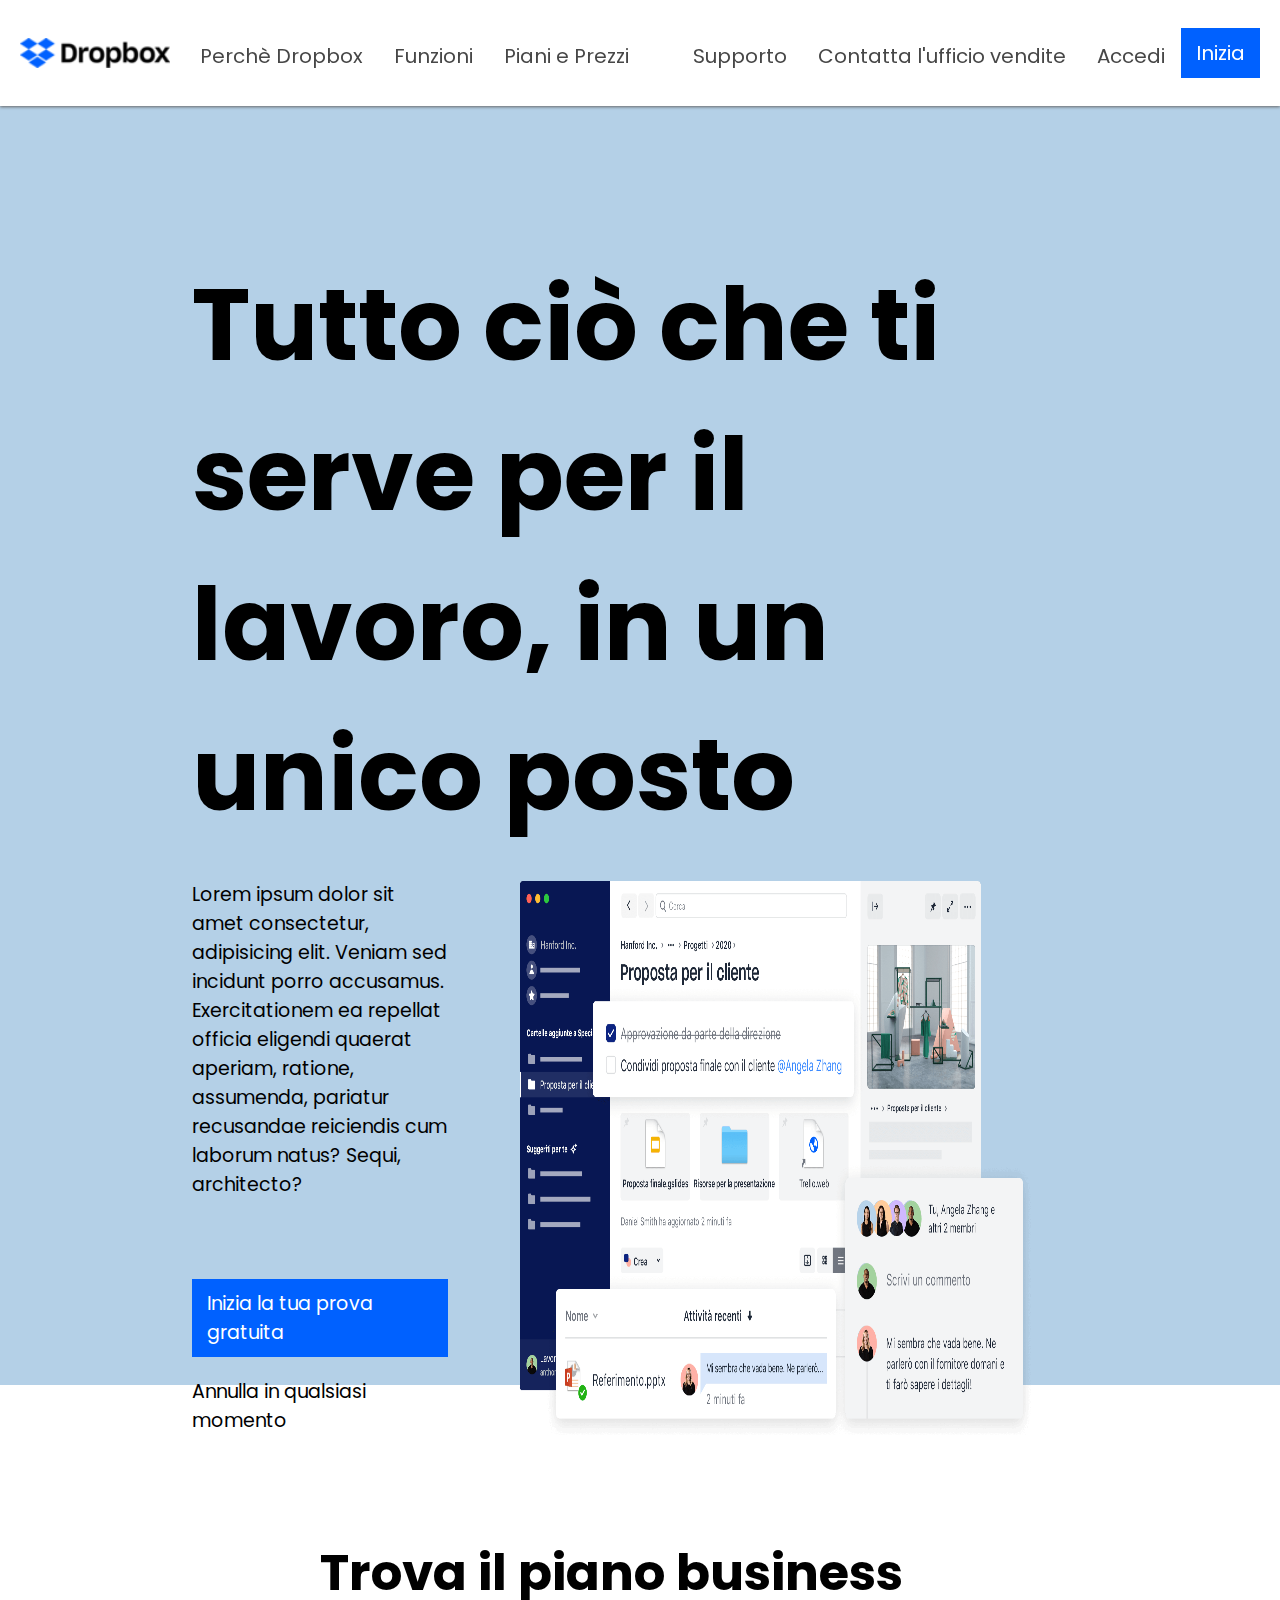
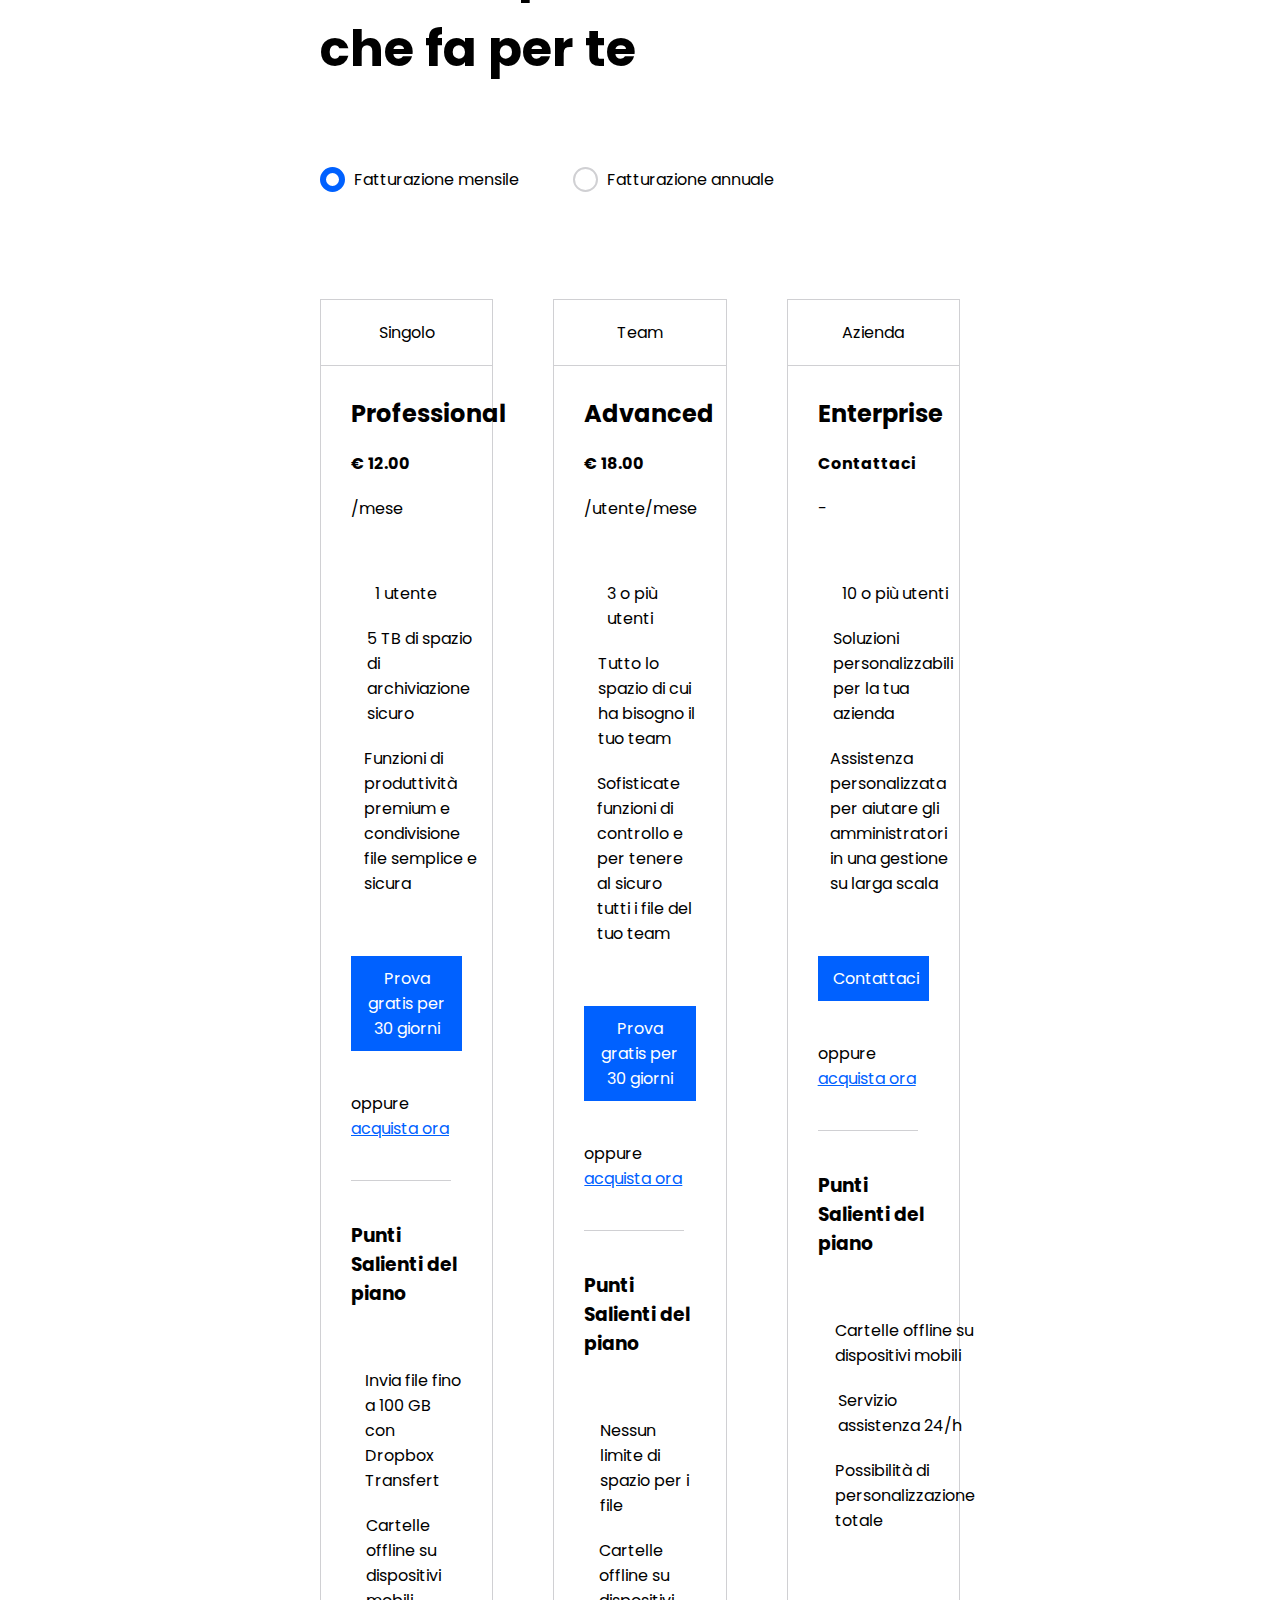
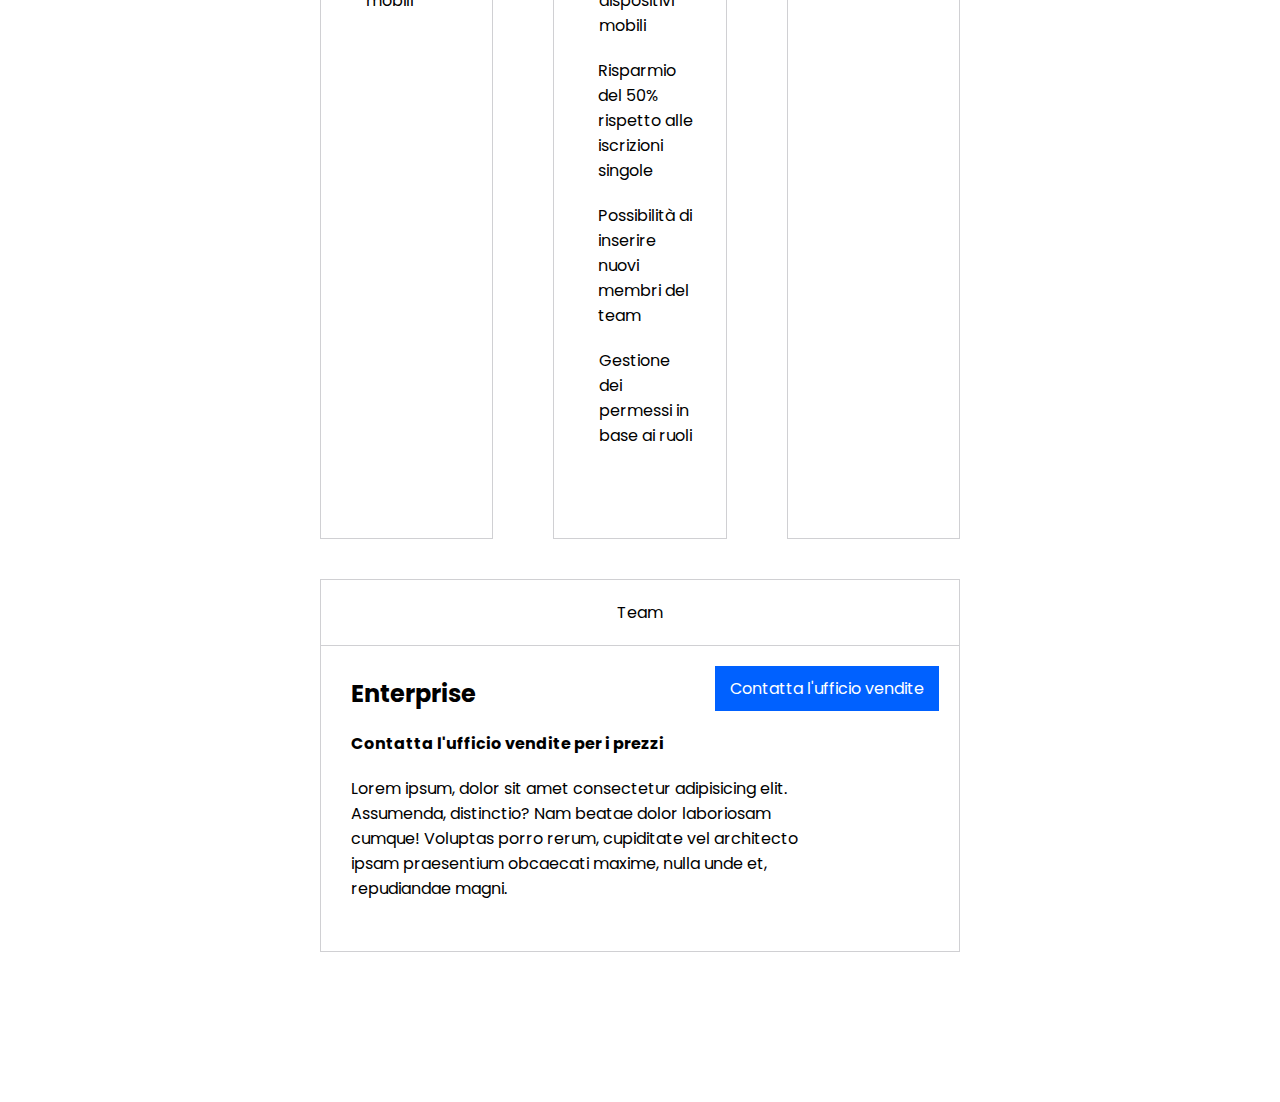
==== index.html @ 6f8b18fa "Sezione abbonamenti completata" ====
<!DOCTYPE html>
<html lang="en">
<head>
    <meta charset="UTF-8">
    <meta http-equiv="X-UA-Compatible" content="IE=edge">
    <meta name="viewport" content="width=device-width, initial-scale=1.0">
    <title>Dropbox</title>
    <link rel="stylesheet" href="https://cdnjs.cloudflare.com/ajax/libs/font-awesome/6.1.1/css/all.min.css" integrity="sha512-KfkfwYDsLkIlwQp6LFnl8zNdLGxu9YAA1QvwINks4PhcElQSvqcyVLLD9aMhXd13uQjoXtEKNosOWaZqXgel0g==" crossorigin="anonymous" referrerpolicy="no-referrer" />
    <link rel="preconnect" href="https://fonts.googleapis.com">
    <link rel="preconnect" href="https://fonts.gstatic.com" crossorigin>
    <link href="https://fonts.googleapis.com/css2?family=Poppins&display=swap" rel="stylesheet">
    <link rel="stylesheet" href="css/style.css">
</head>
<body>
    <header>
        <section class="header-first">
            <div class="head-content">
                <div class="head-lx">
                    <div class="logo"><img src="img/logo-small.png" alt="logo"></div>
                    <nav class="menu">
                        <ul>
                            <li><a href="" target="_blank">Perchè Dropbox</a></li>
                            <li><a href="" target="_blank">Funzioni</a></li>
                            <li><a href="" target="_blank">Piani e Prezzi</a></li>
                        </ul>
                    </nav>
                </div>
                <div class="head-rx">
                    <nav class="menu">
                        <ul>
                            <li><a href="" target="_blank">Supporto</a></li>
                            <li><a href="" target="_blank">Contatta l'ufficio vendite</a></li>
                            <li><a href="" target="_blank">Accedi</a></li>
                        </ul>
                    </nav>
                    <a class="button-head" href="https://www.youtube.com/watch?v=dQw4w9WgXcQ" target="_blank">Inizia</a>
                </div>  
            </div>
        </section>
    </header>
    <main>
        <section class="jumbotron">
            <div class="container">
                <h1>Tutto ciò che ti serve per il lavoro, in un unico posto</h1>
                <div class="jumbo-bot">
                    <div class="jumbo-text">
                        <p>Lorem ipsum dolor sit amet consectetur, adipisicing elit. Veniam sed incidunt porro accusamus. Exercitationem ea repellat officia eligendi quaerat aperiam, ratione, assumenda, pariatur recusandae reiciendis cum laborum natus? Sequi, architecto?</p>
                        <a class="button-head" href="#"">Inizia la tua prova gratuita</a>
                        <br><span>Annulla in qualsiasi momento</span>
                        <br><i class="fa-solid fa-arrow-down fa-4x"></i>
                    </div>
                    <img src="img/jumbo.png" alt="jumbotron">
                </div>
            </div>
        </section>
        <section class="business-plan">
            <div class="business-plan-top">
                <h2>Trova il piano business che fa per te</h2>
                <div class="check-active"></div>
                <span>Fatturazione mensile</span>
                <div class="check"></div>
                <span>Fatturazione annuale</span>
            </div>
            <div class="container-main">
                <div class="card">
                    <div class="card-top">
                        <i class="fa-solid fa-user"></i>
                        <span>Singolo</span>
                    </div>
                    <div class="card-main">
                        <h2>Professional</h2>
                        <br><strong>€ 12.00</strong>
                        <br><span>/mese</span>
                        <ul>
                            <li><i class="fa-solid fa-user"></i><div>1 utente</div></li>
                            <li><i class="fa-solid fa-folder"></i><div>5 TB di spazio di archiviazione sicuro</div></li>
                            <li><i class="fa-solid fa-share-nodes"></i><div>Funzioni di produttività premium e condivisione file semplice e sicura</div></li>
                        </ul>
                        <div class="button-head fix-block">Prova gratis per 30 giorni</div>
                        <div><span>oppure</span> <a href="" class="blue-fix">acquista ora</a></div>
                        <div class="spacer fix-block"></div>
                        <h3>Punti Salienti del piano</h3>
                        <ul>
                            <li><i class="fa-solid fa-check blue-fix"></i><div>Invia file fino a 100 GB con Dropbox Transfert</div></li>
                            <li><i class="fa-solid fa-check blue-fix"></i></i><div>Cartelle offline su dispositivi mobili</div></li>
                        </ul>
                    </div>    
                </div>
                <div class="card">
                    <div class="card-top">
                        <i class="fa-solid fa-users"></i>
                        <span>Team</span>
                    </div>
                    <div class="card-main">
                        <h2>Advanced</h2>
                        <br><strong>€ 18.00</strong>
                        <br><span>/utente/mese</span>
                        <ul>
                            <li><i class="fa-solid fa-users"></i><div>3 o più utenti</div></li>
                            <li><i class="fa-solid fa-folder"></i><div>Tutto lo spazio di cui ha bisogno il tuo team</div></li>
                            <li><i class="fa-solid fa-share-nodes"></i><div>Sofisticate funzioni di controllo e per tenere al sicuro tutti i file del tuo team</div></li>
                        </ul>
                        <div class="button-head fix-block">Prova gratis per 30 giorni</div>
                        <div><span>oppure</span> <a href="" class="blue-fix">acquista ora</a></div>
                        <div class="spacer fix-block"></div>
                        <h3>Punti Salienti del piano</h3>
                        <ul>
                            <li><i class="fa-solid fa-check blue-fix"></i><div>Nessun limite di spazio per i file</div></li>
                            <li><i class="fa-solid fa-check blue-fix"></i></i><div>Cartelle offline su dispositivi mobili</div></li>
                            <li><i class="fa-solid fa-check blue-fix"></i></i><div>Risparmio del 50% rispetto alle iscrizioni singole</div></li>
                            <li><i class="fa-solid fa-check blue-fix"></i></i><div>Possibilità di inserire nuovi membri del team</div></li>
                            <li><i class="fa-solid fa-check blue-fix"></i></i><div>Gestione dei permessi in base ai ruoli</div></li>
                        </ul>
                    </div>    
                </div>
                <div class="card">
                    <div class="card-top">
                        <i class="fa-solid fa-building"></i>
                        <span>Azienda</span>
                    </div>
                    <div class="card-main">
                        <h2>Enterprise</h2>
                        <br><strong>Contattaci</strong>
                        <br><span>-</span>
                        <ul>
                            <li><i class="fa-solid fa-user"></i><div>10 o più utenti</div></li>
                            <li><i class="fa-solid fa-folder"></i><div>Soluzioni personalizzabili per la tua azienda</div></li>
                            <li><i class="fa-solid fa-share-nodes"></i><div>Assistenza personalizzata per aiutare gli amministratori in una gestione su larga scala</div></li>
                        </ul>
                        <div class="button-head fix-block">Contattaci</div>
                        <div><span>oppure</span> <a href="" class="blue-fix">acquista ora</a></div>
                        <div class="spacer fix-block"></div>
                        <h3>Punti Salienti del piano</h3>
                        <ul>
                            <li><i class="fa-solid fa-check blue-fix"></i><div>Cartelle offline su dispositivi mobili</div></li>
                            <li><i class="fa-solid fa-check blue-fix"></i></i><div>Servizio assistenza 24/h</div></li>
                            <li><i class="fa-solid fa-check blue-fix"></i></i><div>Possibilità di personalizzazione totale</div></li>
                        </ul>
                    </div>    
                </div>
            </div>
            <div class="business-plan-bot">
                <div class="business-plan-bot-up">
                    <i class="fa-solid fa-building"></i>
                    <span>Team</span>    
                </div>
                <div class="business-plan-bot-main">
                    <div>
                        <h2>Enterprise</h2>
                        <strong>Contatta l'ufficio vendite per i prezzi</strong>
                        <p>Lorem ipsum, dolor sit amet consectetur adipisicing elit. Assumenda, distinctio? Nam beatae dolor laboriosam cumque! Voluptas porro rerum, cupiditate vel architecto ipsam praesentium obcaecati maxime, nulla unde et, repudiandae magni.</p>
                    </div>
                    <a class="button-head enterprise-button" href="">Contatta l'ufficio vendite</a>    
                </div>
            </div>
        </section>
    </main>
    <footer>

    </footer>
</body>
</html>
---- css/style.css ----
*{
    margin: 0;
    padding: 0;
    box-sizing: border-box;
    /* outline: 0.5px solid red; */
    font-family: 'Poppins', sans-serif;
}

header img{
    width: 100%;
}

/* header */

.header-first{
    background-color: white;
    position: fixed;
    width: 100%;
    z-index: 4;
    top: 0;
    box-shadow: 0 1px 3px #666666;  
    font-size: 20px;
}

.head-lx, .head-rx{
    display: flex;
    align-items: center;
}

.head-content{
    display: flex;
    justify-content: space-between;
}

.menu li{
    display: inline-block;
    list-style: none;
    line-height: 100px;
    padding: 0 10px;
}

.head-lx>.menu{
    margin-left: 20px;
}

.button-head{
    padding: 10px 15px;
    background-color: #0061ff;
    color: white;
    text-decoration: none;
}

.head-rx>a{
    margin-right: 20px;
}

header li:hover{
    border-bottom:1px solid black;
}

.menu li a{
    text-decoration: none;
    display: inline-block;
    padding: 6px 6px 0 0;
    color: rgb(71, 71, 71);
}

.logo{
    display: inline-block;
    padding-left: 20px;
}

.logo img{
    display: block;
    width: 150px;
}

header ul{
    display: inline-block;
}

/* main */

/* jumbo */

.jumbotron{
    padding-top: 200px;
    background-color: #b4d0e7;
}

.container{
    margin: 0 auto;
    width: 70%;
    transform: translateY(50px);
}

.container>h1{
    font-size: 100px;
}

.jumbo-text{
    flex-basis: 50;
    font-size: 19px;
    position: relative;
}

.jumbo-text>*{
    display: inline-block;
}

.jumbo-text a{
    margin-top: 80px;
}

.jumbo-text span{
    margin-top: 20px;
}

.jumbo-text i{
    position: absolute;
    bottom: 50px;
    left: 0;
}

.jumbo-bot{
    display: flex;
    margin-top: 30px;
}

.jumbo-bot img{
    width: 50vw;
    padding: 0 50px;
}

/* business */

.business-plan{
    width: 50%;
    margin: 150px auto;
}

.business-plan-top>div{
    display: inline-block;
}

.business-plan-top>h2{
    font-size: 50px;
    margin-bottom: 80px;
}

.business-plan-top>span{
    line-height: 25px;
    vertical-align: top;
    margin-right: 50px;
}

.check-active{
    background-color: white;
    width: 25px;
    height: 25px;
    border-radius: 50%;
    border: 6px solid #0061ff;
    margin-right: 5px;
}

.check{
    background-color: white;
    width: 25px;
    height: 25px;
    border-radius: 50%;
    border: 2px solid #d0d0d3;
    margin-right: 5px;
}

.container-main{
    display: flex;
    justify-content: space-between;
    margin-top: 100px;
}

.card{
    width: calc(100% / 3 - 40px);
    border: 1px solid #d0d0d3;
}

.card-main{
    padding: 30px;
}

.card ul{
    list-style: none;
    margin: 40px 0;
}

.card-main>*{
    margin-bottom: 20px;
    display: inline-block;
}

.card-top{
    width: 100%;
    text-align: center;
    padding: 20px 0;
    border-bottom: 1px solid #d0d0d3;
}

.card li{
    display: flex;
    margin-bottom: 20px;
}

.card li>i{
    margin-right: 10px;
    width: 14px;
    transform: translateY(7px);
}

.blue-fix{
    color: #0061ff;
}

.fix-block{
    display: block;
    text-align: center;
    margin-bottom: 40px;
}

.spacer{
    height: 20px;
    width: 100px;
    border-bottom: 1px solid #d0d0d3;
}

.business-plan-bot{
    border: 1px solid #d0d0d3;
    margin-top: 40px;
}

.business-plan-bot-up{
    width: 100%;
    text-align: center;
    padding: 20px 0;
    border-bottom: 1px solid #d0d0d3;
}

.business-plan-bot-main{
    padding: 30px;
    position: relative;
}

.enterprise-button{
    position: absolute;
    top: 20px;
    right: 20px;
}

.business-plan-bot-main div>*{
    margin-bottom: 20px;
    display: block;
}

.business-plan-bot-main div>p{
    width: 80%;
}
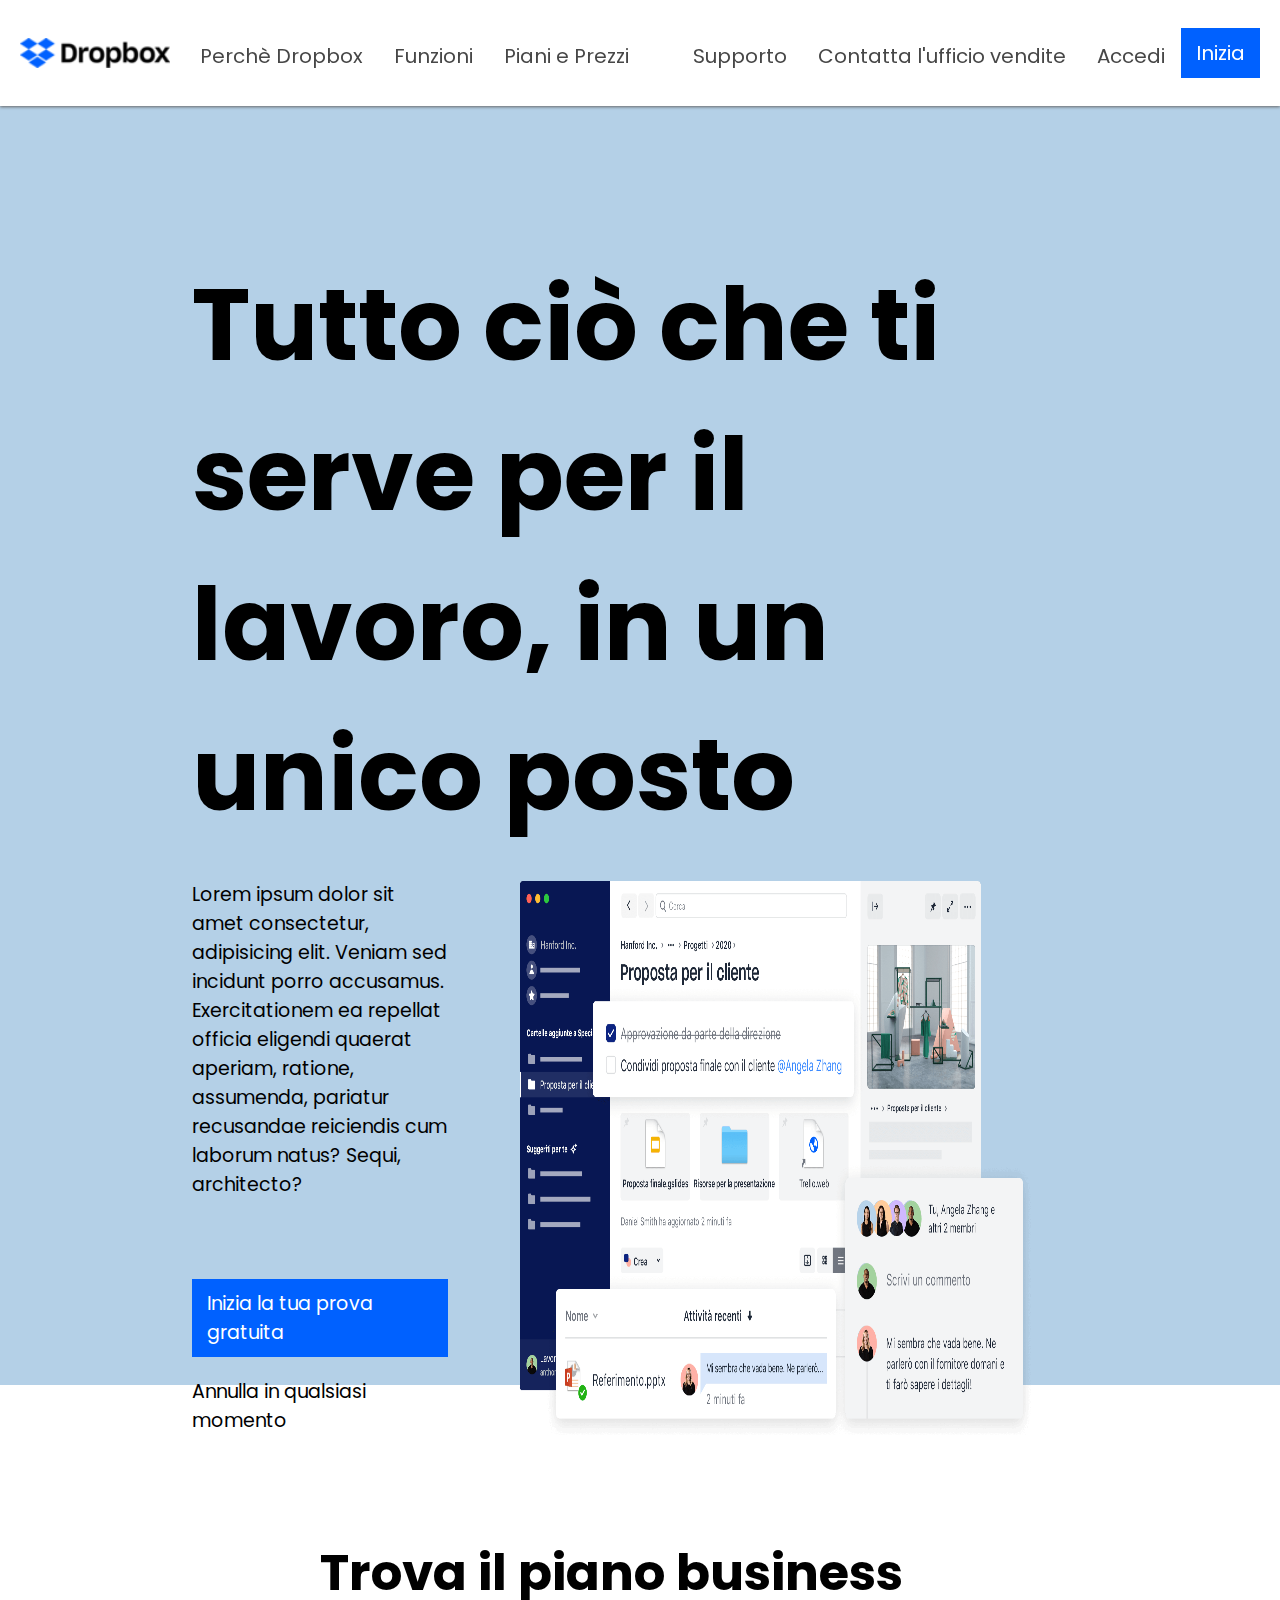
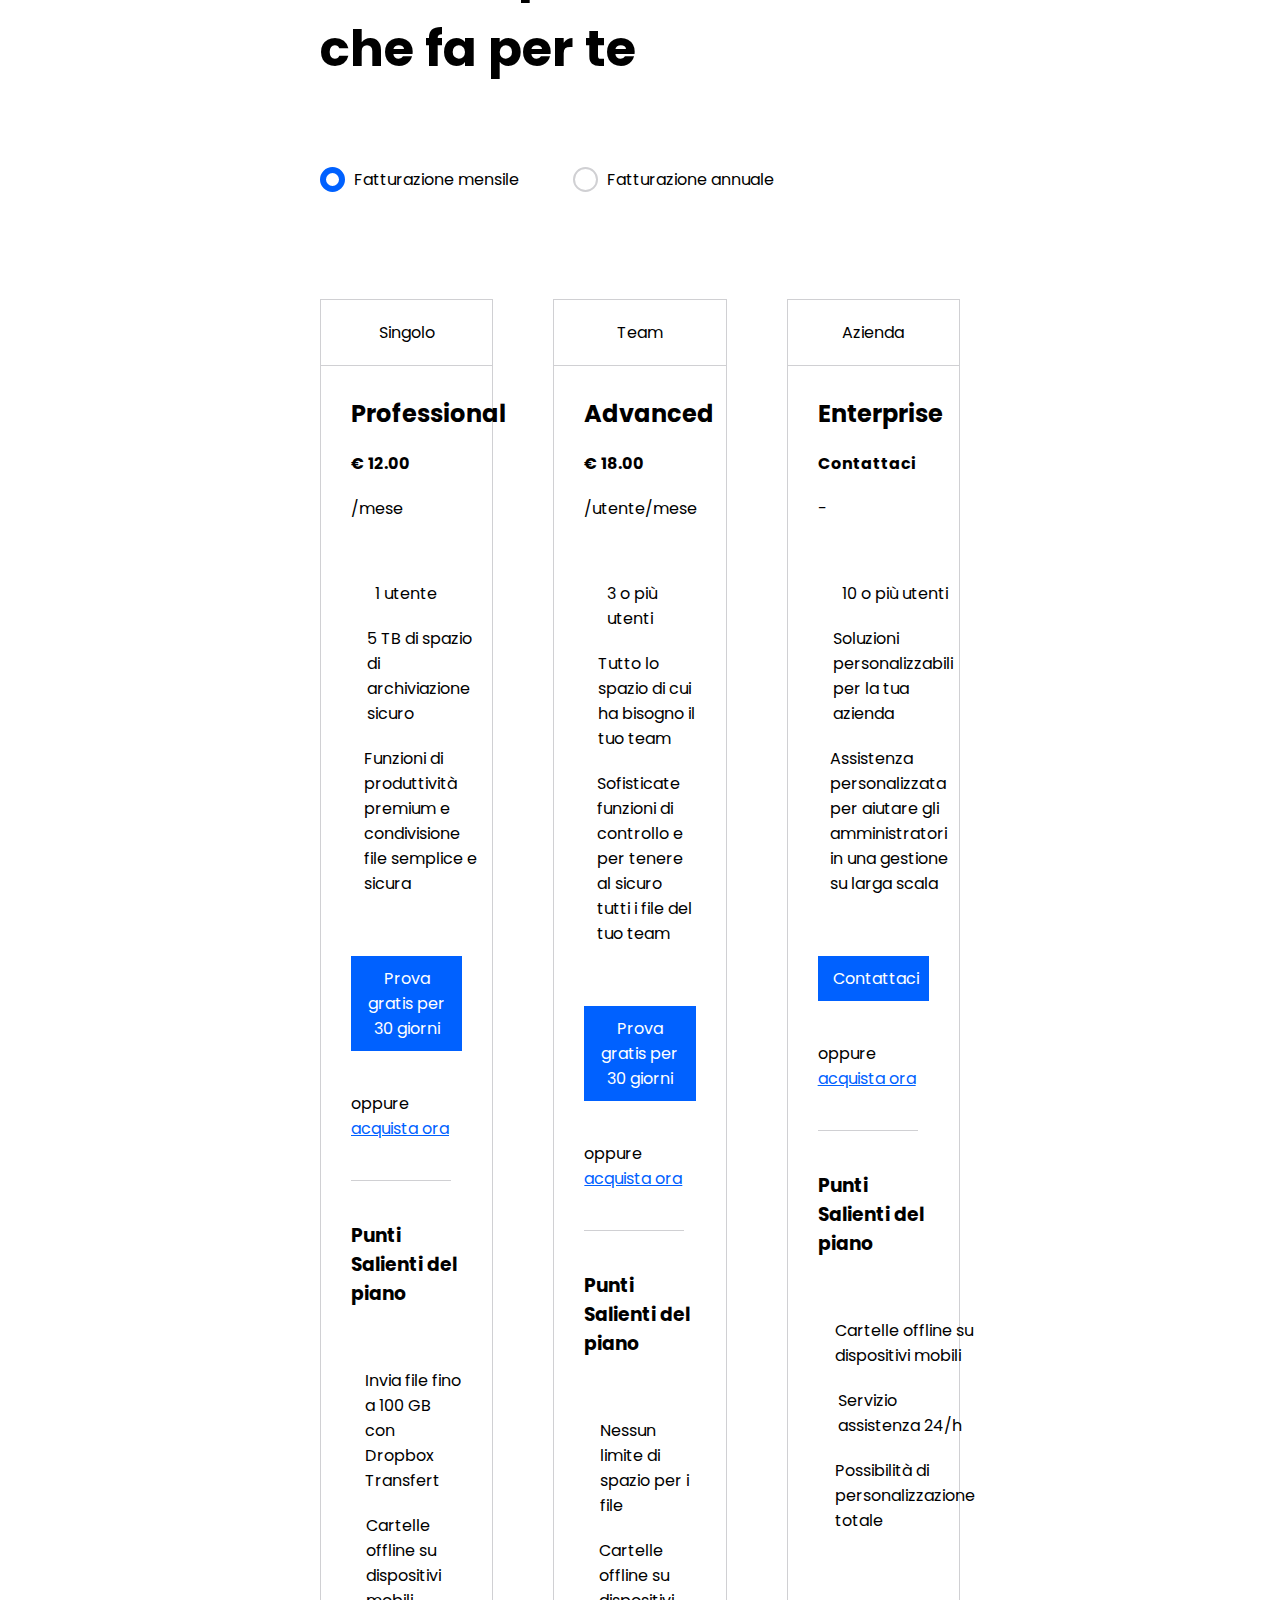
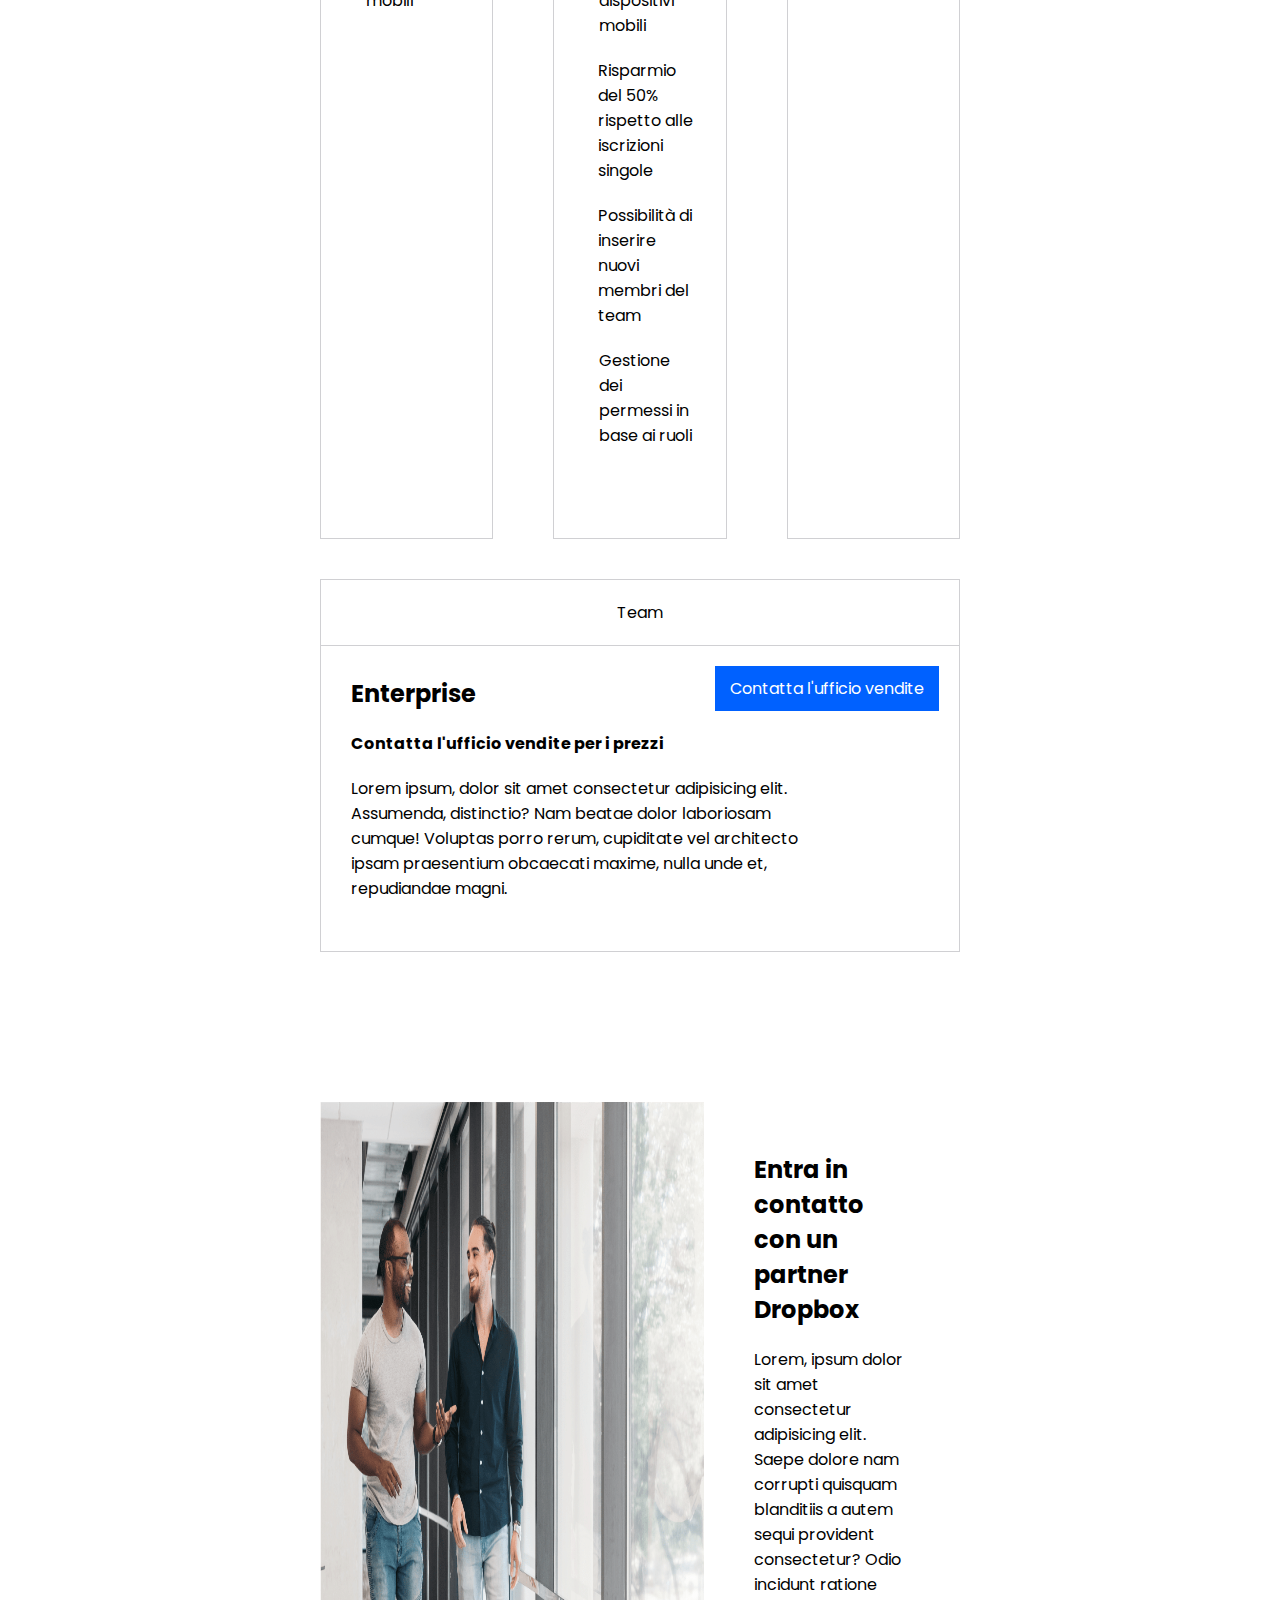
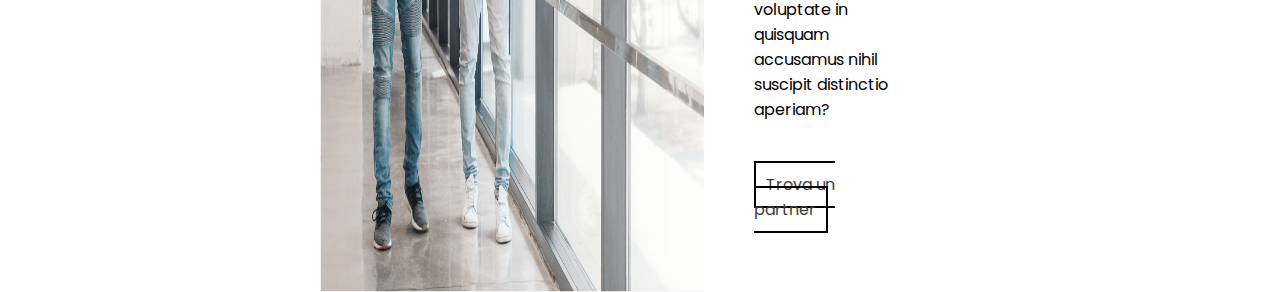
==== commit f2c59a57: "Sezione partner completa" ====
--- a/index.html
+++ b/index.html
@@ -7,8 +7,8 @@
     <title>Dropbox</title>
     <link rel="stylesheet" href="https://cdnjs.cloudflare.com/ajax/libs/font-awesome/6.1.1/css/all.min.css" integrity="sha512-KfkfwYDsLkIlwQp6LFnl8zNdLGxu9YAA1QvwINks4PhcElQSvqcyVLLD9aMhXd13uQjoXtEKNosOWaZqXgel0g==" crossorigin="anonymous" referrerpolicy="no-referrer" />
     <link rel="preconnect" href="https://fonts.googleapis.com">
-    <link rel="preconnect" href="https://fonts.gstatic.com" crossorigin>
-    <link href="https://fonts.googleapis.com/css2?family=Poppins&display=swap" rel="stylesheet">
+<link rel="preconnect" href="https://fonts.gstatic.com" crossorigin>
+<link href="https://fonts.googleapis.com/css2?family=Poppins:wght@400;700;900&display=swap" rel="stylesheet">
     <link rel="stylesheet" href="css/style.css">
 </head>
 <body>
@@ -154,6 +154,16 @@
                 </div>
             </div>
         </section>
+        <section>
+            <div class="container-partner">
+                <img src="img/partner.png" alt="partner">
+                <div>
+                    <h2>Entra in contatto con un partner Dropbox</h2>
+                    <p>Lorem, ipsum dolor sit amet consectetur adipisicing elit. Saepe dolore nam corrupti quisquam blanditiis a autem sequi provident consectetur? Odio incidunt ratione voluptate in quisquam accusamus nihil suscipit distinctio aperiam?</p>        
+                    <div class="margin-fix"><a class="button-type-2" href="">Trova un partner</a></div>
+                </div>
+            </div>
+        </section>
     </main>
     <footer>
 
--- a/css/style.css
+++ b/css/style.css
@@ -96,6 +96,7 @@
 
 .container>h1{
     font-size: 100px;
+    font-weight: 700;
 }
 
 .jumbo-text{
@@ -262,3 +263,48 @@
 .business-plan-bot-main div>p{
     width: 80%;
 }
+
+.container-partner{
+    display: flex;
+    width: 50%;
+    margin: 0 auto;
+}
+
+.container-partner>img{
+    width: 60%;
+}
+
+.container-partner>div{
+    padding: 50px;
+}
+
+.container-partner>div>*{
+    margin-bottom: 20px;
+}
+
+.button-type-2{
+    padding: 10px;
+    color: #3d3d3d;
+    border: 2px solid black;
+    text-decoration: none;
+}
+
+.margin-fix{
+    margin-top: 50px;
+}
+
+/* Test modifica scroll-bar  */
+
+body::-webkit-scrollbar {
+    width: 12px;               
+}
+  
+  body::-webkit-scrollbar-track {
+    background: rgba(255, 255, 255, 0);        
+}
+  
+  body::-webkit-scrollbar-thumb {
+    background-color: black;    
+    border-radius: 20px;       
+    border: 3px solid white;  
+}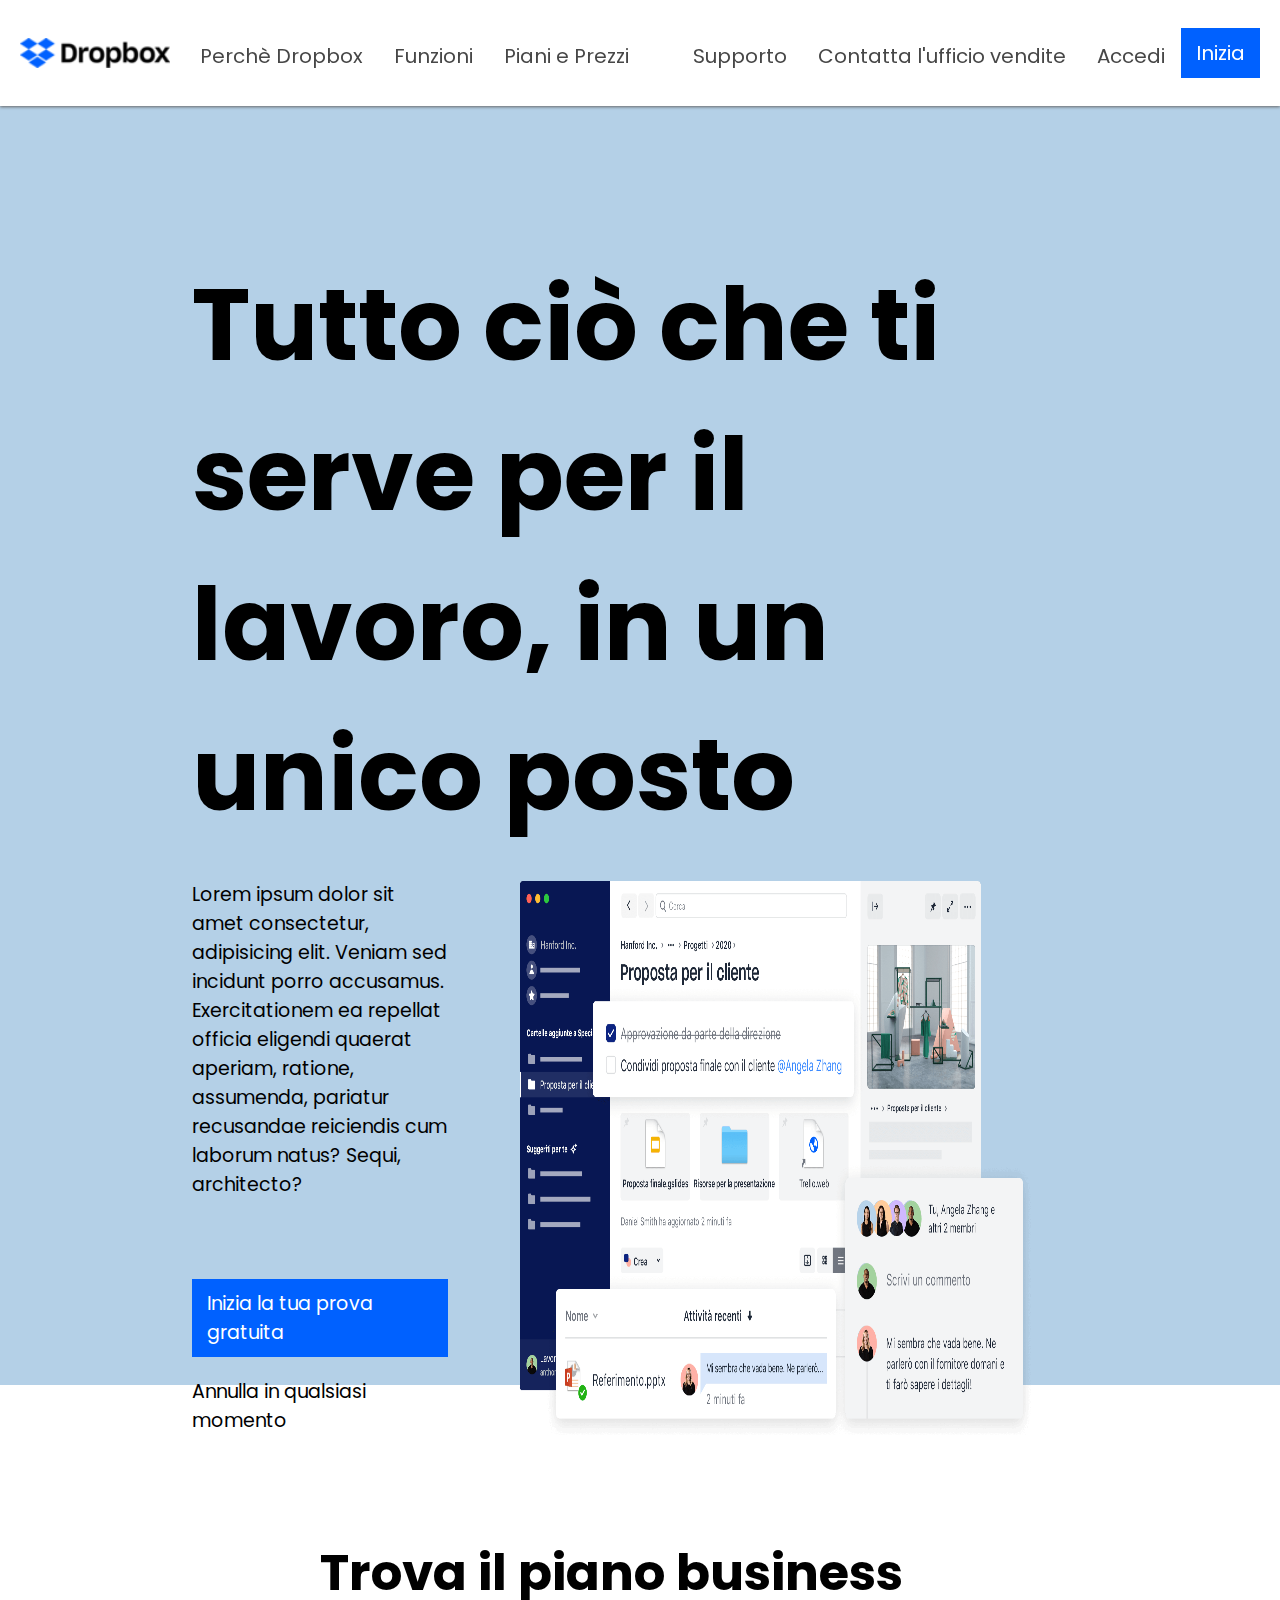
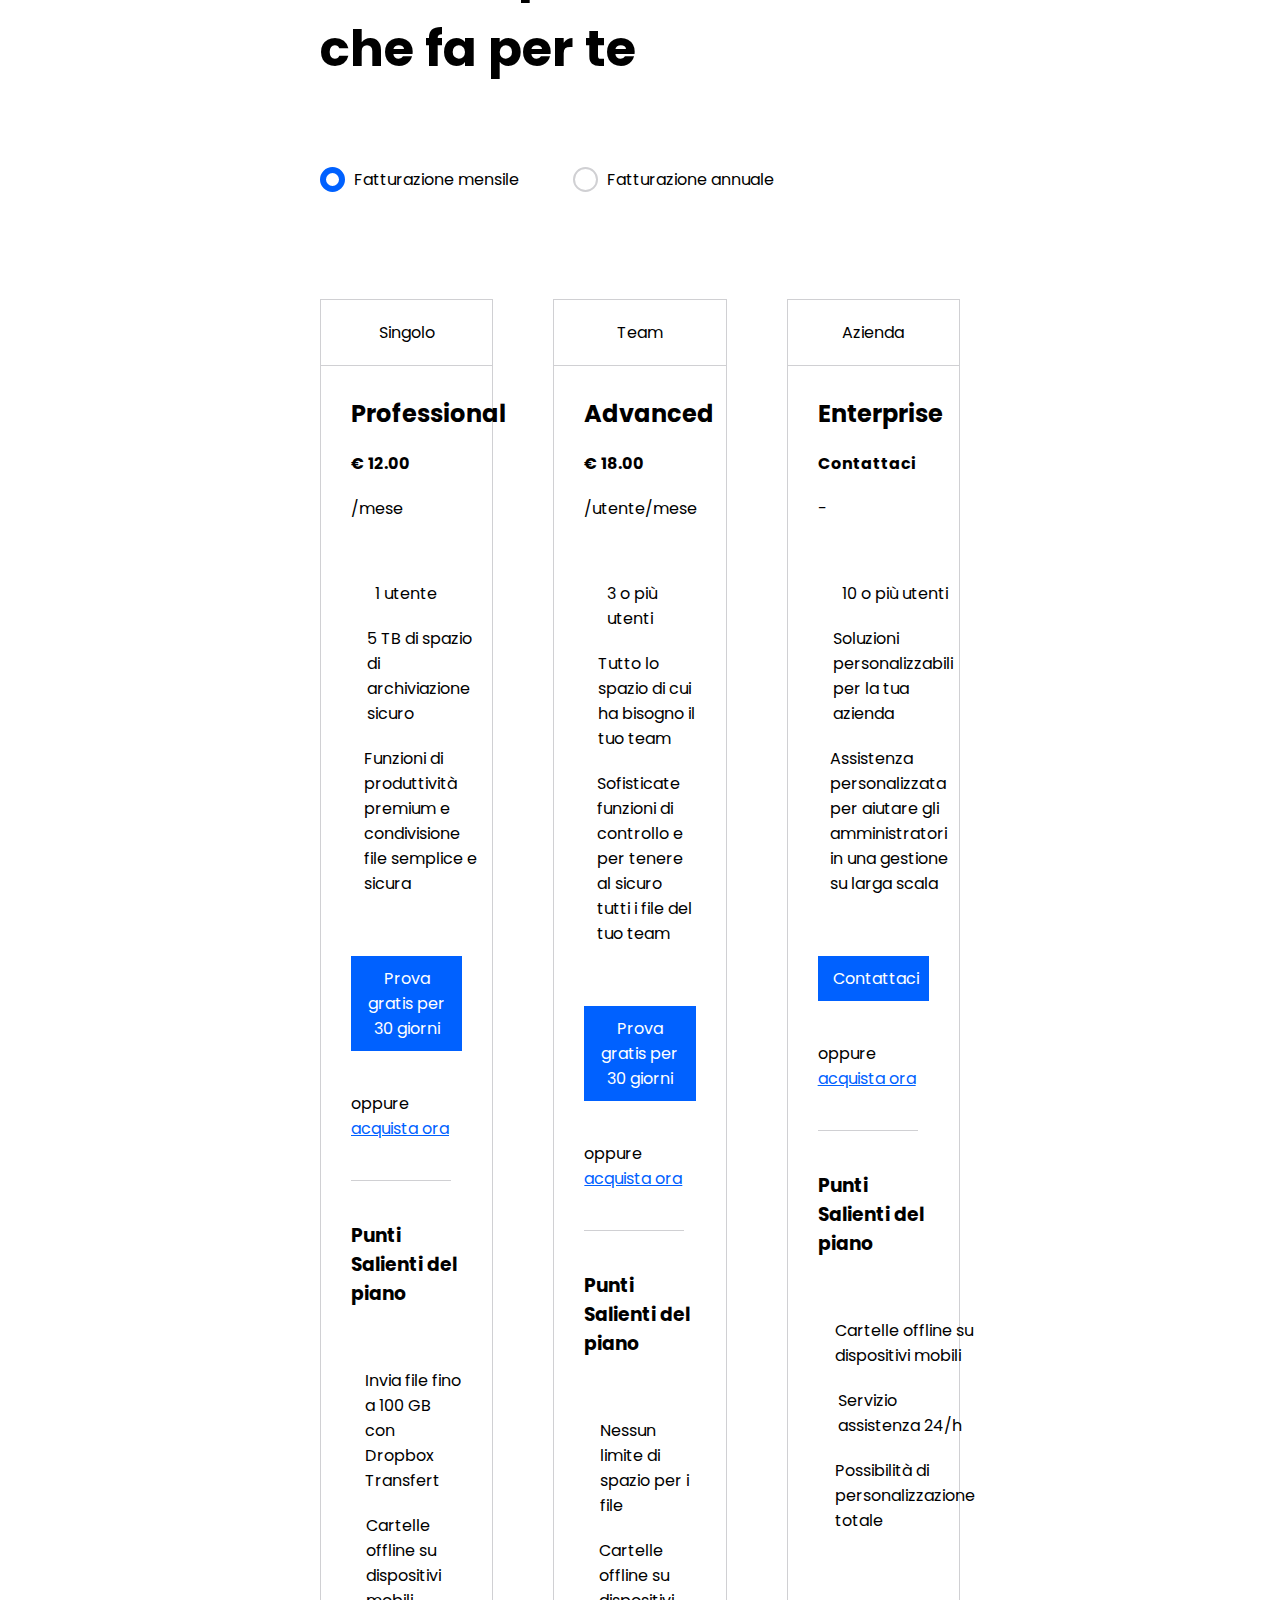
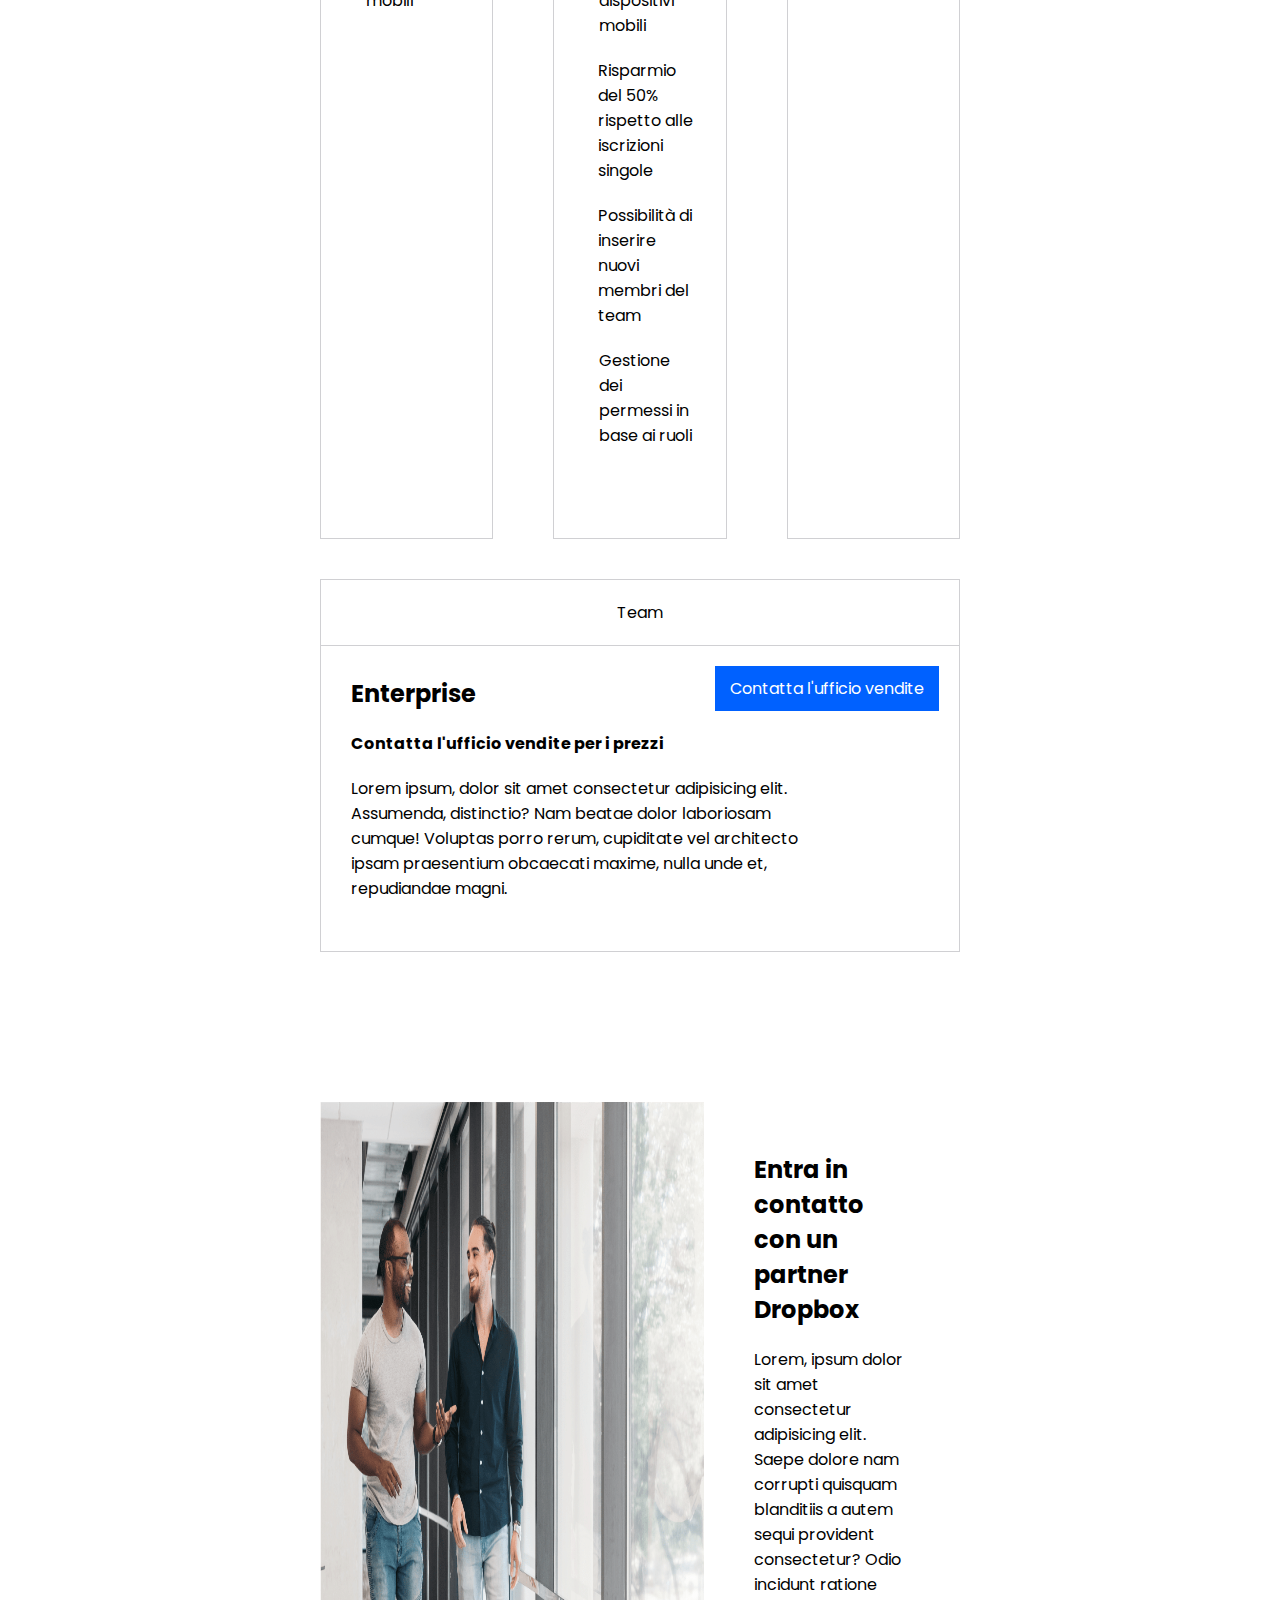
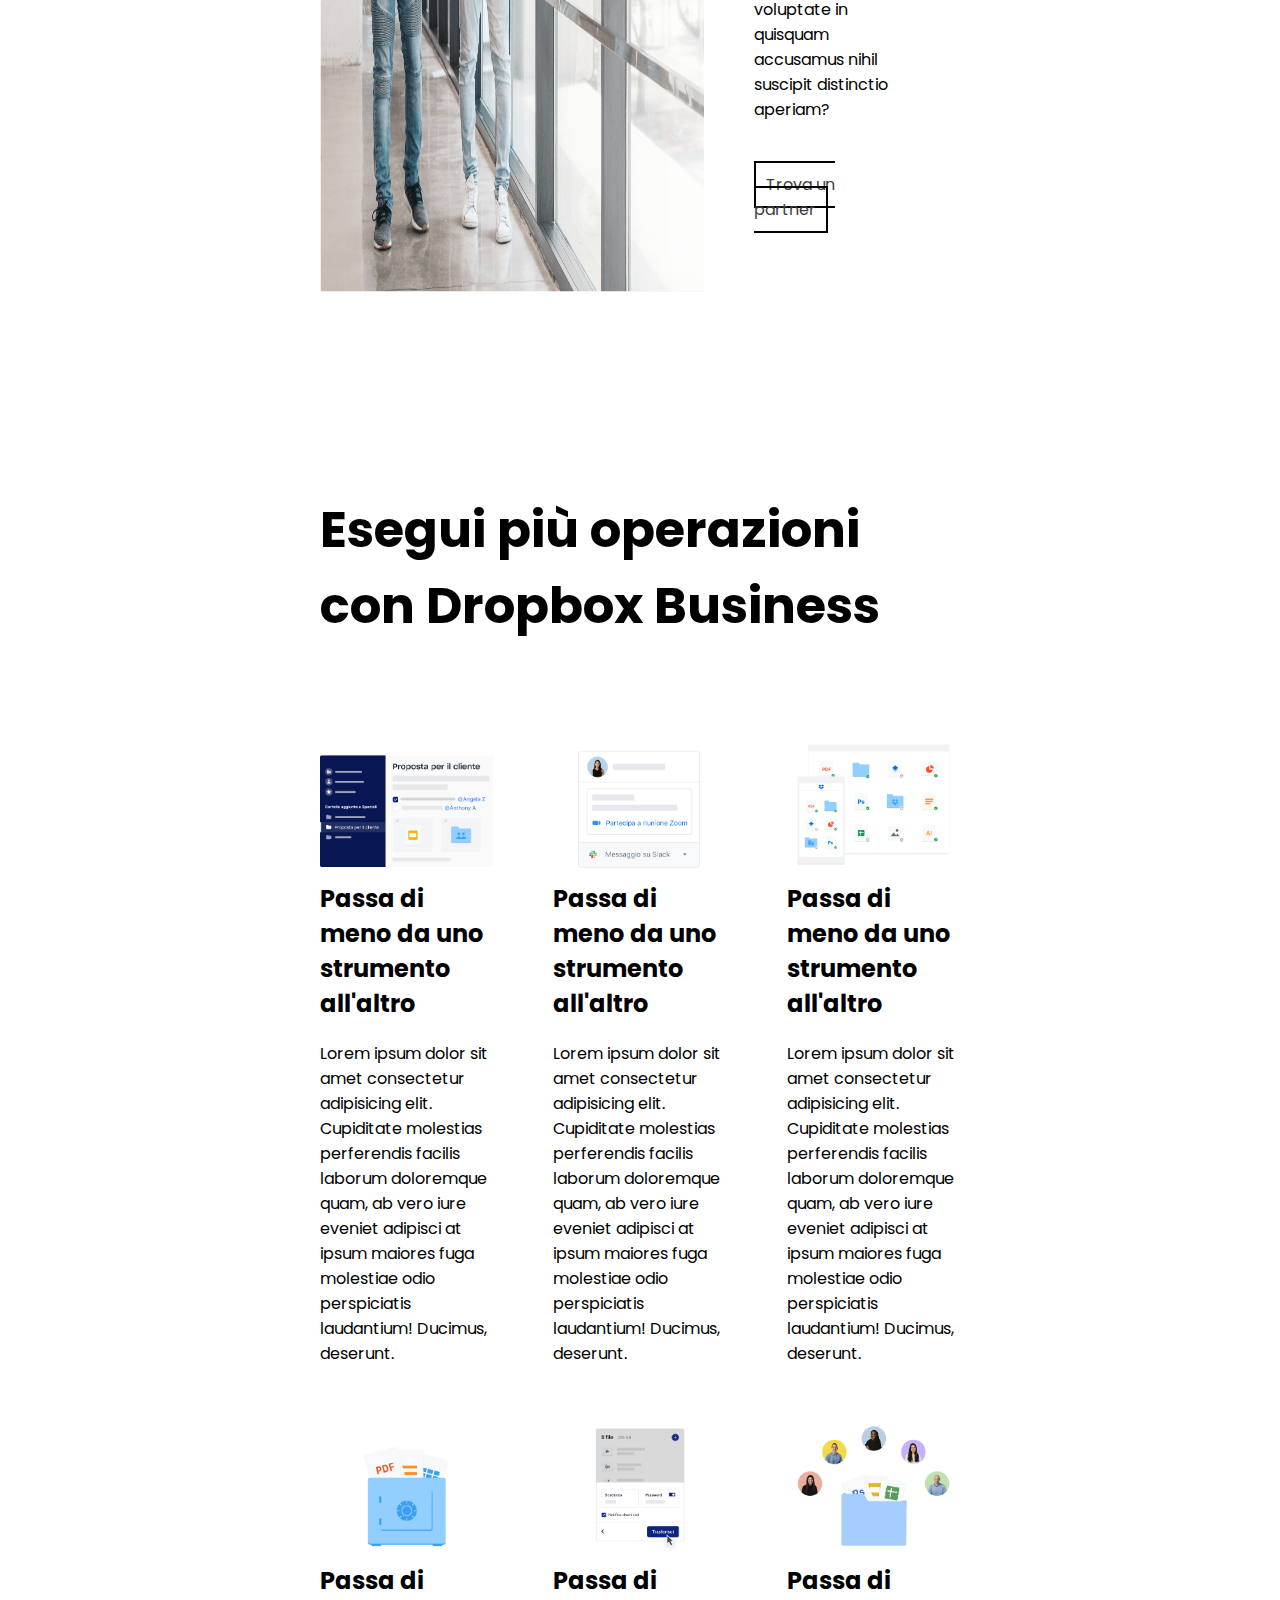
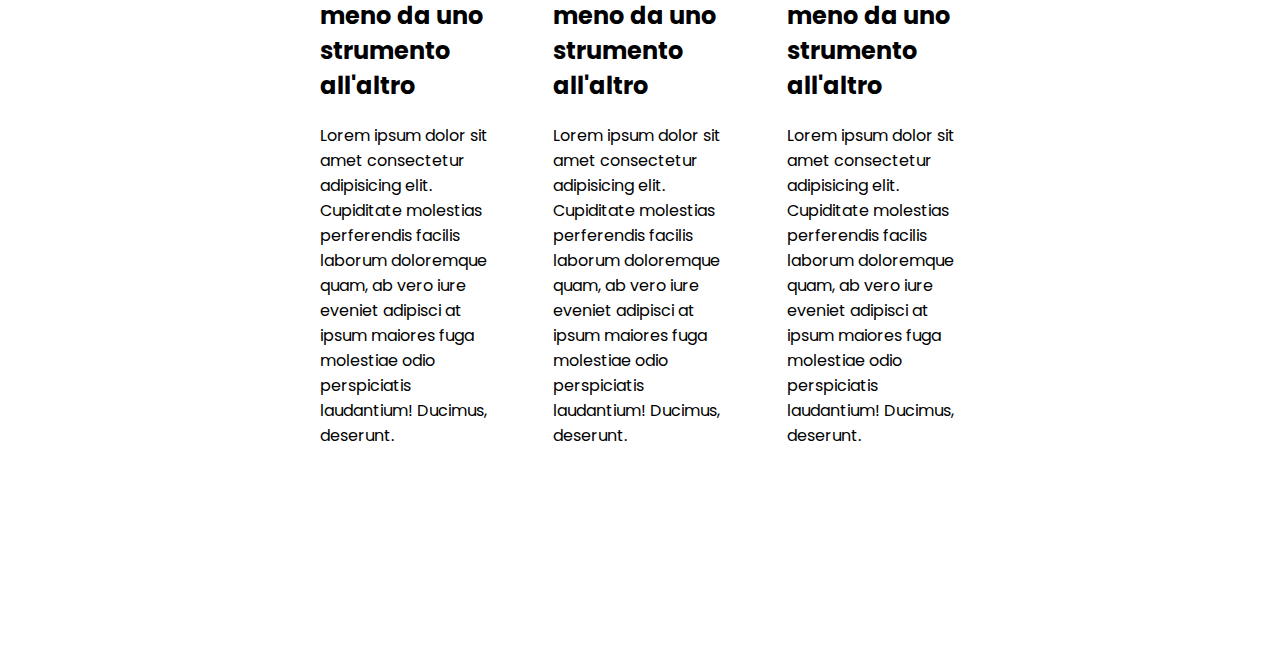
==== commit c0ac85fc: "Sezione features completa" ====
--- a/index.html
+++ b/index.html
@@ -164,6 +164,55 @@
                 </div>
             </div>
         </section>
+        <section>
+            <div class="features-container">
+                <h2>Esegui più operazioni con Dropbox Business</h2>
+                <div class="features-flex">
+                    <div class="card margin-fix">
+                        <img src="img/business-feature-coordinate-it.png" alt="coordinates">
+                        <div>
+                            <h3>Passa di meno da uno strumento all'altro</h3>
+                            <p>Lorem ipsum dolor sit amet consectetur adipisicing elit. Cupiditate molestias perferendis facilis laborum doloremque quam, ab vero iure eveniet adipisci at ipsum maiores fuga molestiae odio perspiciatis laudantium! Ducimus, deserunt.</p>
+                        </div>
+                    </div>
+                    <div class="card margin-fix">
+                        <img src="img/business-feature-integrations-it.png" alt="coordinates">
+                        <div>
+                            <h3>Passa di meno da uno strumento all'altro</h3>
+                            <p>Lorem ipsum dolor sit amet consectetur adipisicing elit. Cupiditate molestias perferendis facilis laborum doloremque quam, ab vero iure eveniet adipisci at ipsum maiores fuga molestiae odio perspiciatis laudantium! Ducimus, deserunt.</p>
+                        </div>
+                    </div>
+                    <div class="card margin-fix">
+                        <img src="img/business-feature-multi-device.png" alt="coordinates">
+                        <div>
+                            <h3>Passa di meno da uno strumento all'altro</h3>
+                            <p>Lorem ipsum dolor sit amet consectetur adipisicing elit. Cupiditate molestias perferendis facilis laborum doloremque quam, ab vero iure eveniet adipisci at ipsum maiores fuga molestiae odio perspiciatis laudantium! Ducimus, deserunt.</p>
+                        </div>
+                    </div>
+                    <div class="card margin-fix">
+                        <img src="img/business-feature-security.png" alt="coordinates">
+                        <div>
+                            <h3>Passa di meno da uno strumento all'altro</h3>
+                            <p>Lorem ipsum dolor sit amet consectetur adipisicing elit. Cupiditate molestias perferendis facilis laborum doloremque quam, ab vero iure eveniet adipisci at ipsum maiores fuga molestiae odio perspiciatis laudantium! Ducimus, deserunt.</p>
+                        </div>
+                    </div>
+                    <div class="card margin-fix">
+                        <img src="img/business-feature-send-files-it.png" alt="coordinates">
+                        <div>
+                            <h3>Passa di meno da uno strumento all'altro</h3>
+                            <p>Lorem ipsum dolor sit amet consectetur adipisicing elit. Cupiditate molestias perferendis facilis laborum doloremque quam, ab vero iure eveniet adipisci at ipsum maiores fuga molestiae odio perspiciatis laudantium! Ducimus, deserunt.</p>
+                        </div>
+                    </div>
+                    <div class="card margin-fix">
+                        <img src="img/business-feature-switching-tools.png" alt="coordinates">
+                        <div>
+                            <h3>Passa di meno da uno strumento all'altro</h3>
+                            <p>Lorem ipsum dolor sit amet consectetur adipisicing elit. Cupiditate molestias perferendis facilis laborum doloremque quam, ab vero iure eveniet adipisci at ipsum maiores fuga molestiae odio perspiciatis laudantium! Ducimus, deserunt.</p>
+                        </div>
+                    </div>
+                </div>
+            </div>
+        </section>
     </main>
     <footer>
 
--- a/css/style.css
+++ b/css/style.css
@@ -291,7 +291,37 @@
 
 .margin-fix{
     margin-top: 50px;
-}
+    border: none;
+}
+
+/* features  */
+
+.features-container{
+    width: 50%;
+    margin: 200px auto;
+}
+
+.features-container img{
+    width: 100%;
+}
+
+.features-container>h2{
+    font-size: 50px;
+    margin-bottom: 40px;
+}
+
+.features-flex{
+    display: flex;
+    flex-wrap: wrap;
+    justify-content: space-between;
+}
+
+.features-flex div div h3{
+    font-size: 1.5rem;
+    margin-bottom: 20px;
+}
+
+
 
 /* Test modifica scroll-bar  */
 
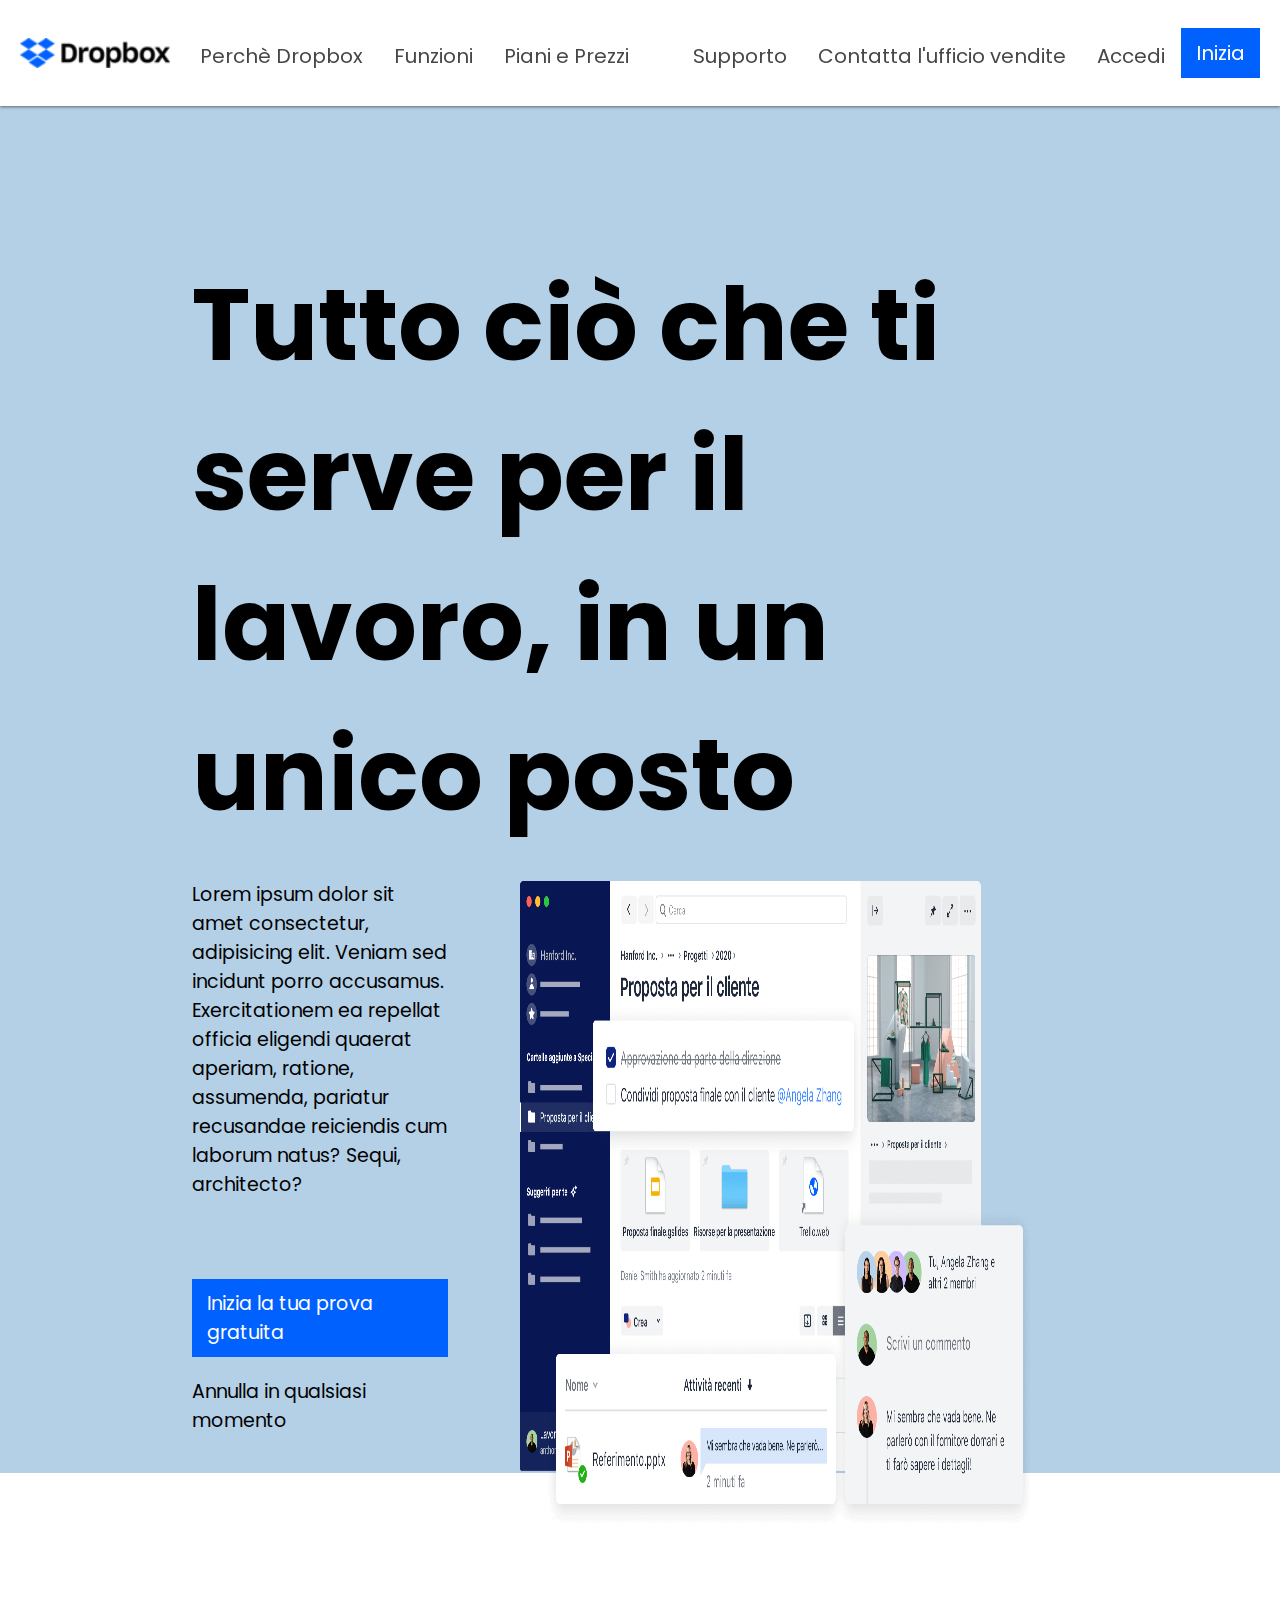
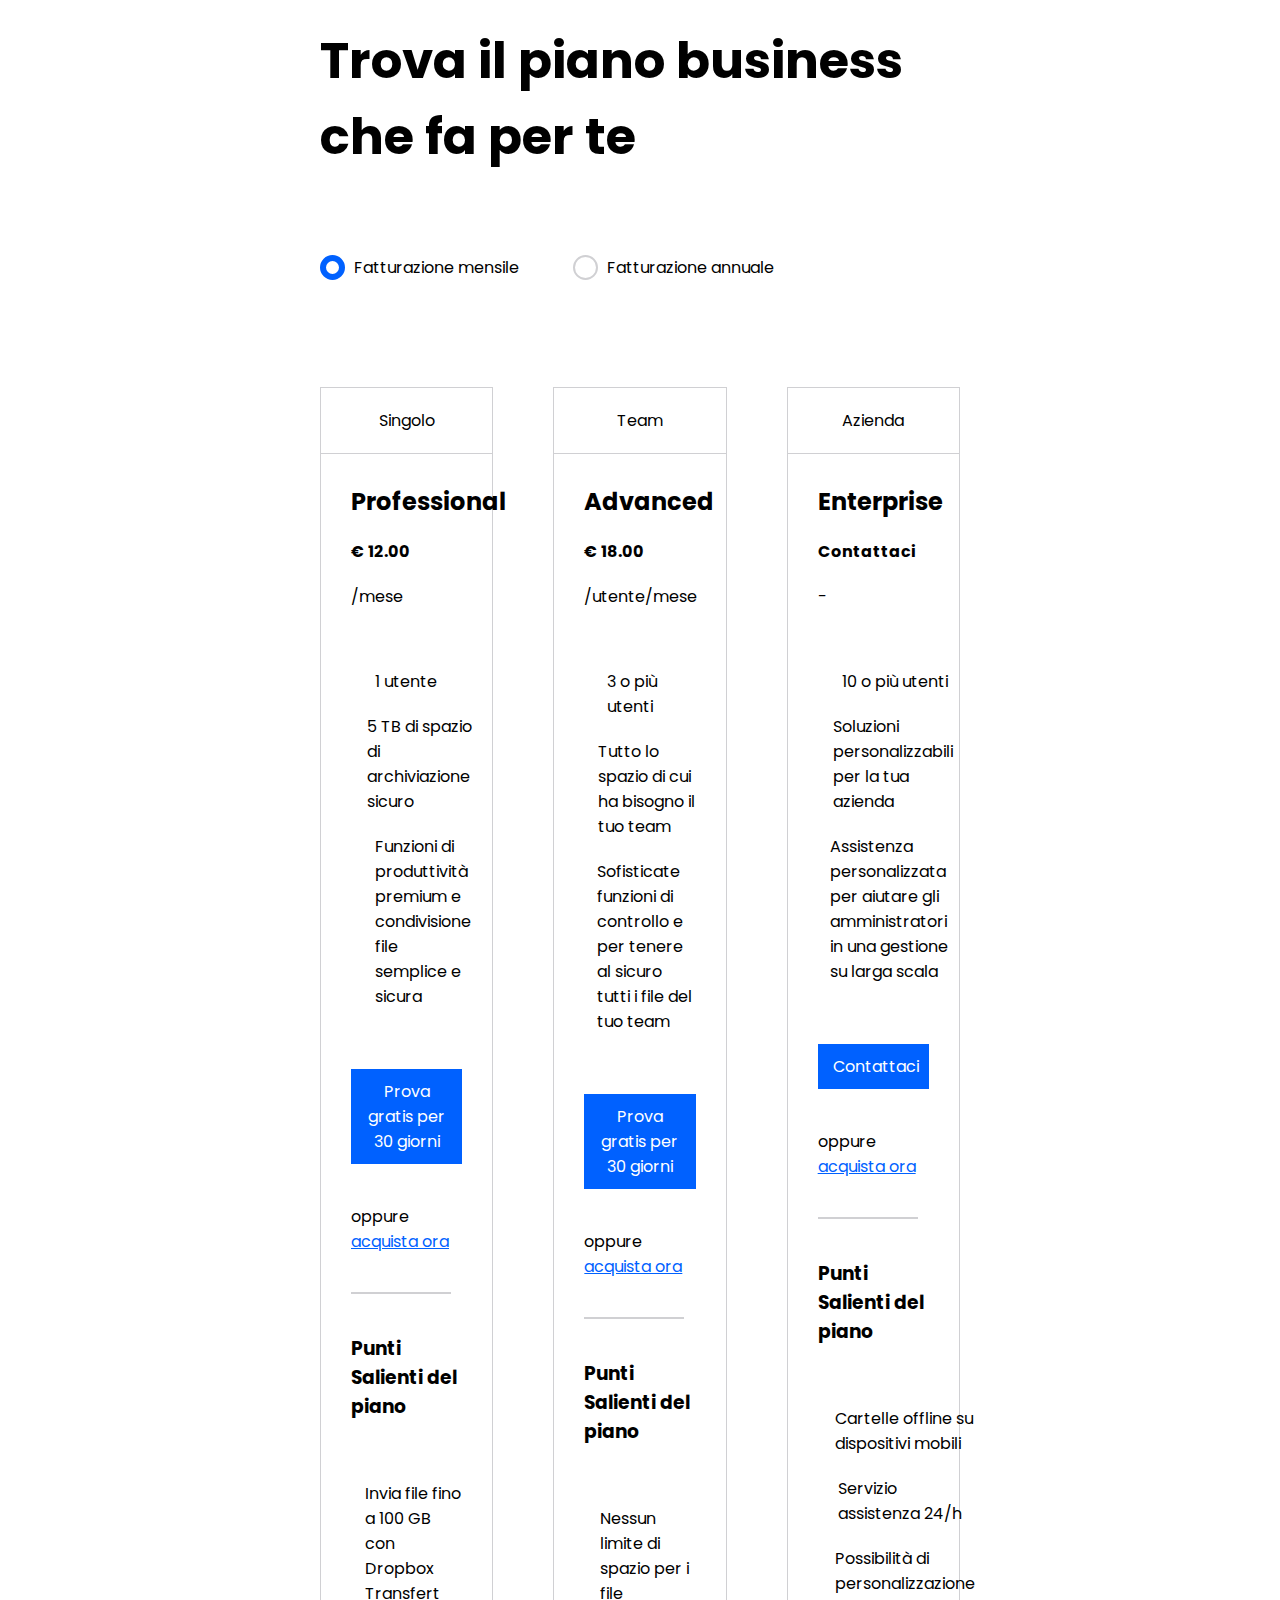
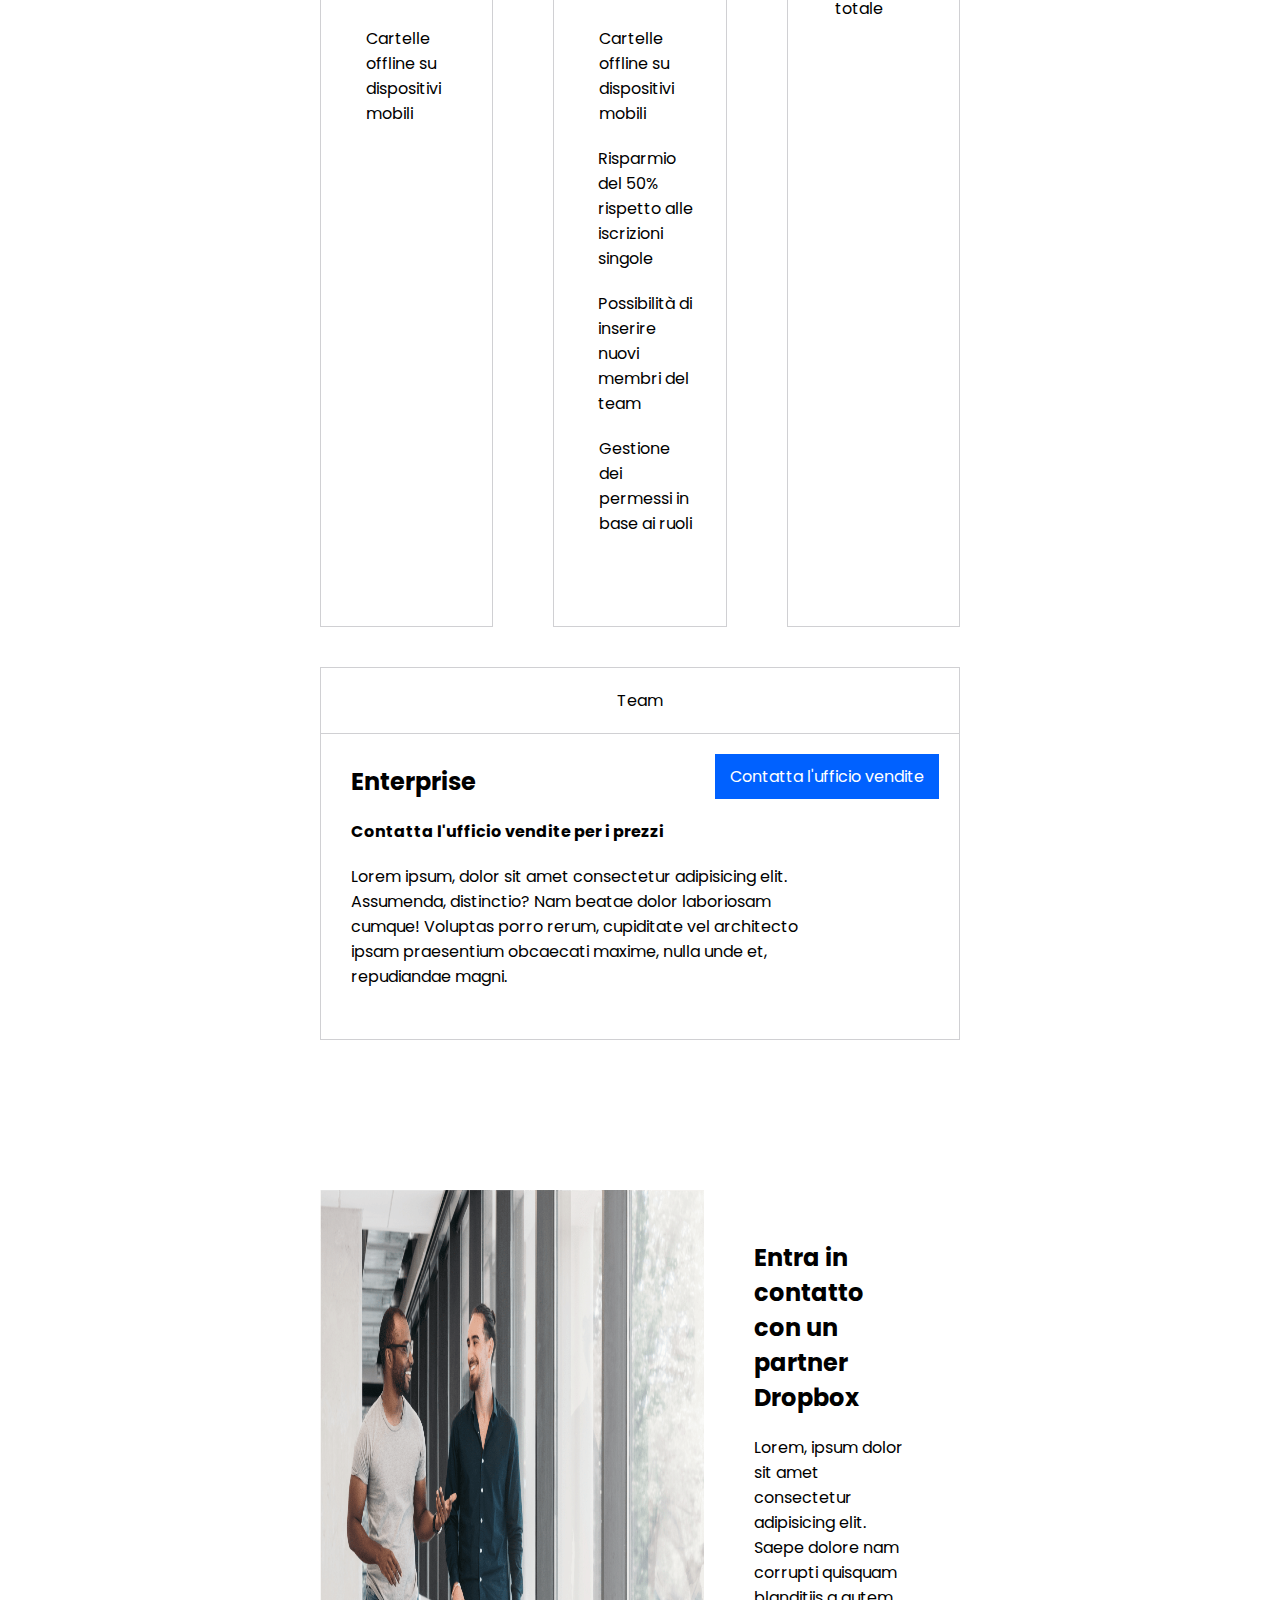
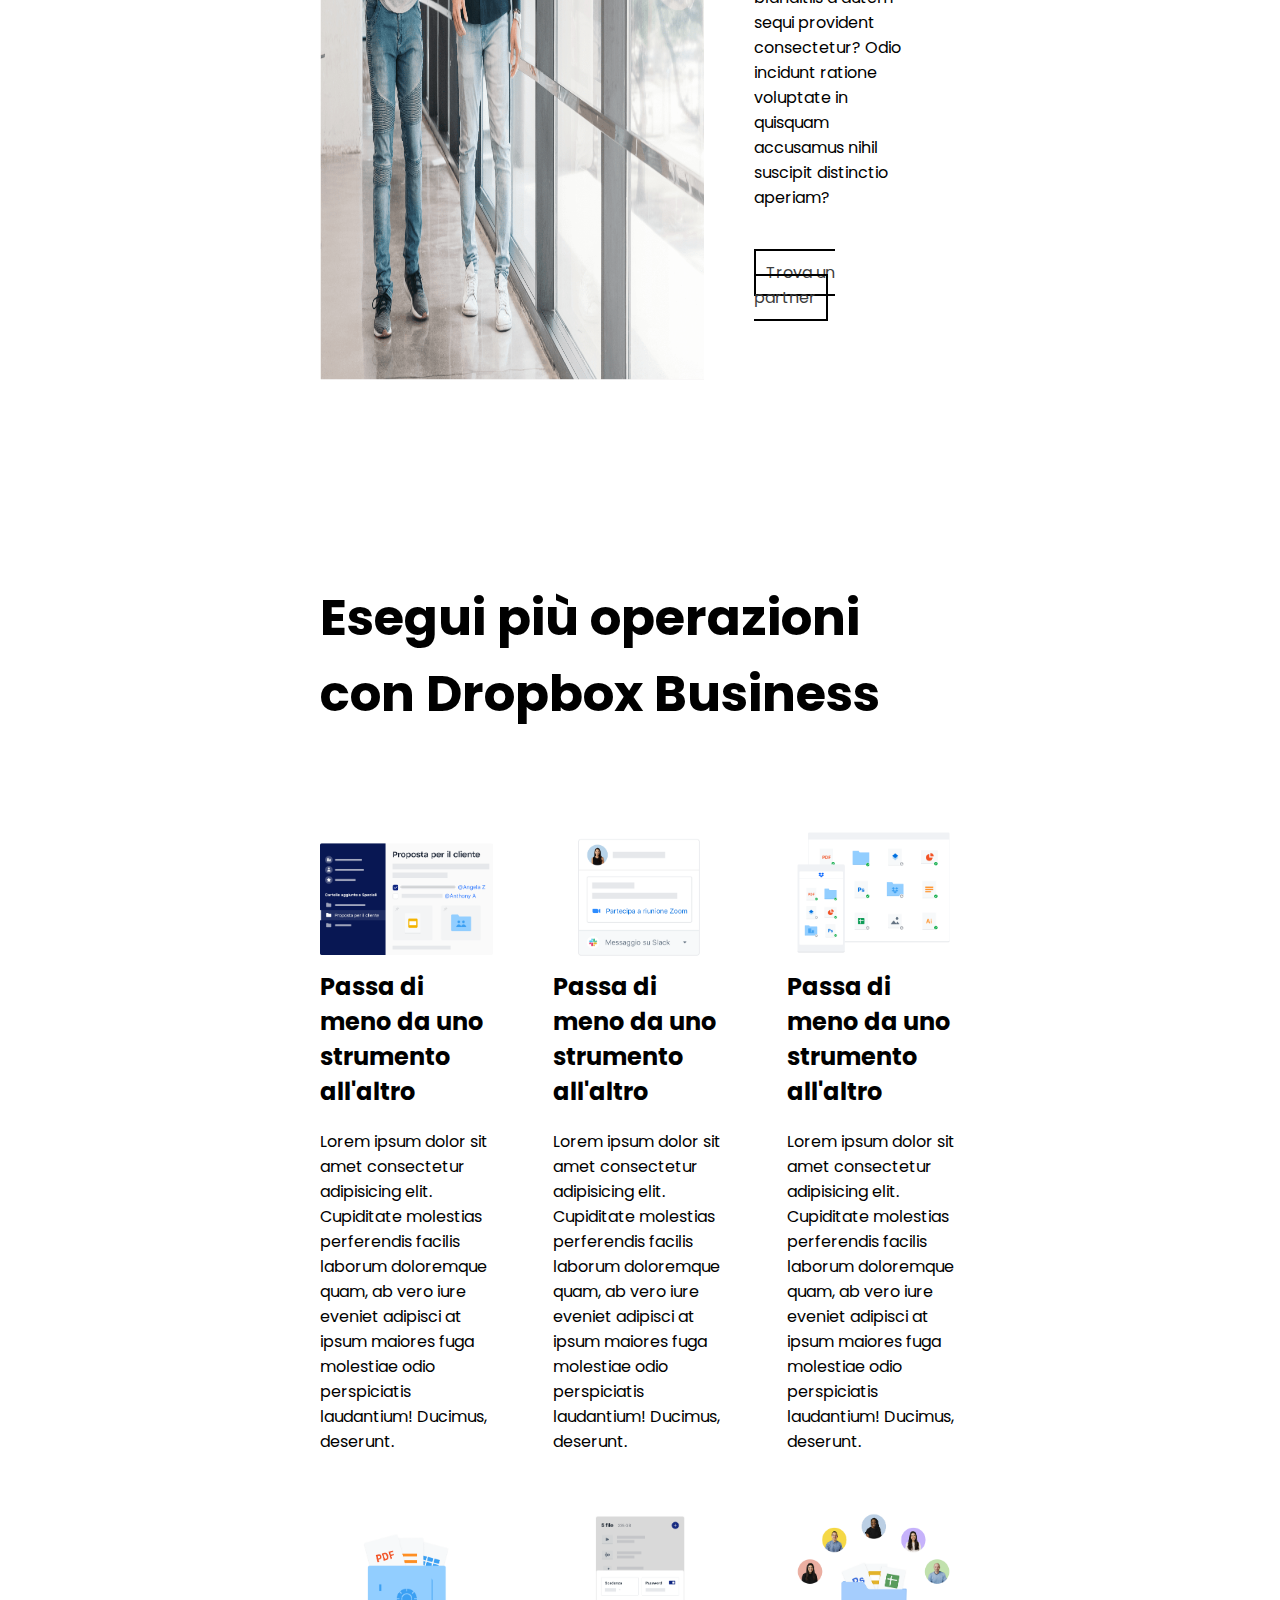
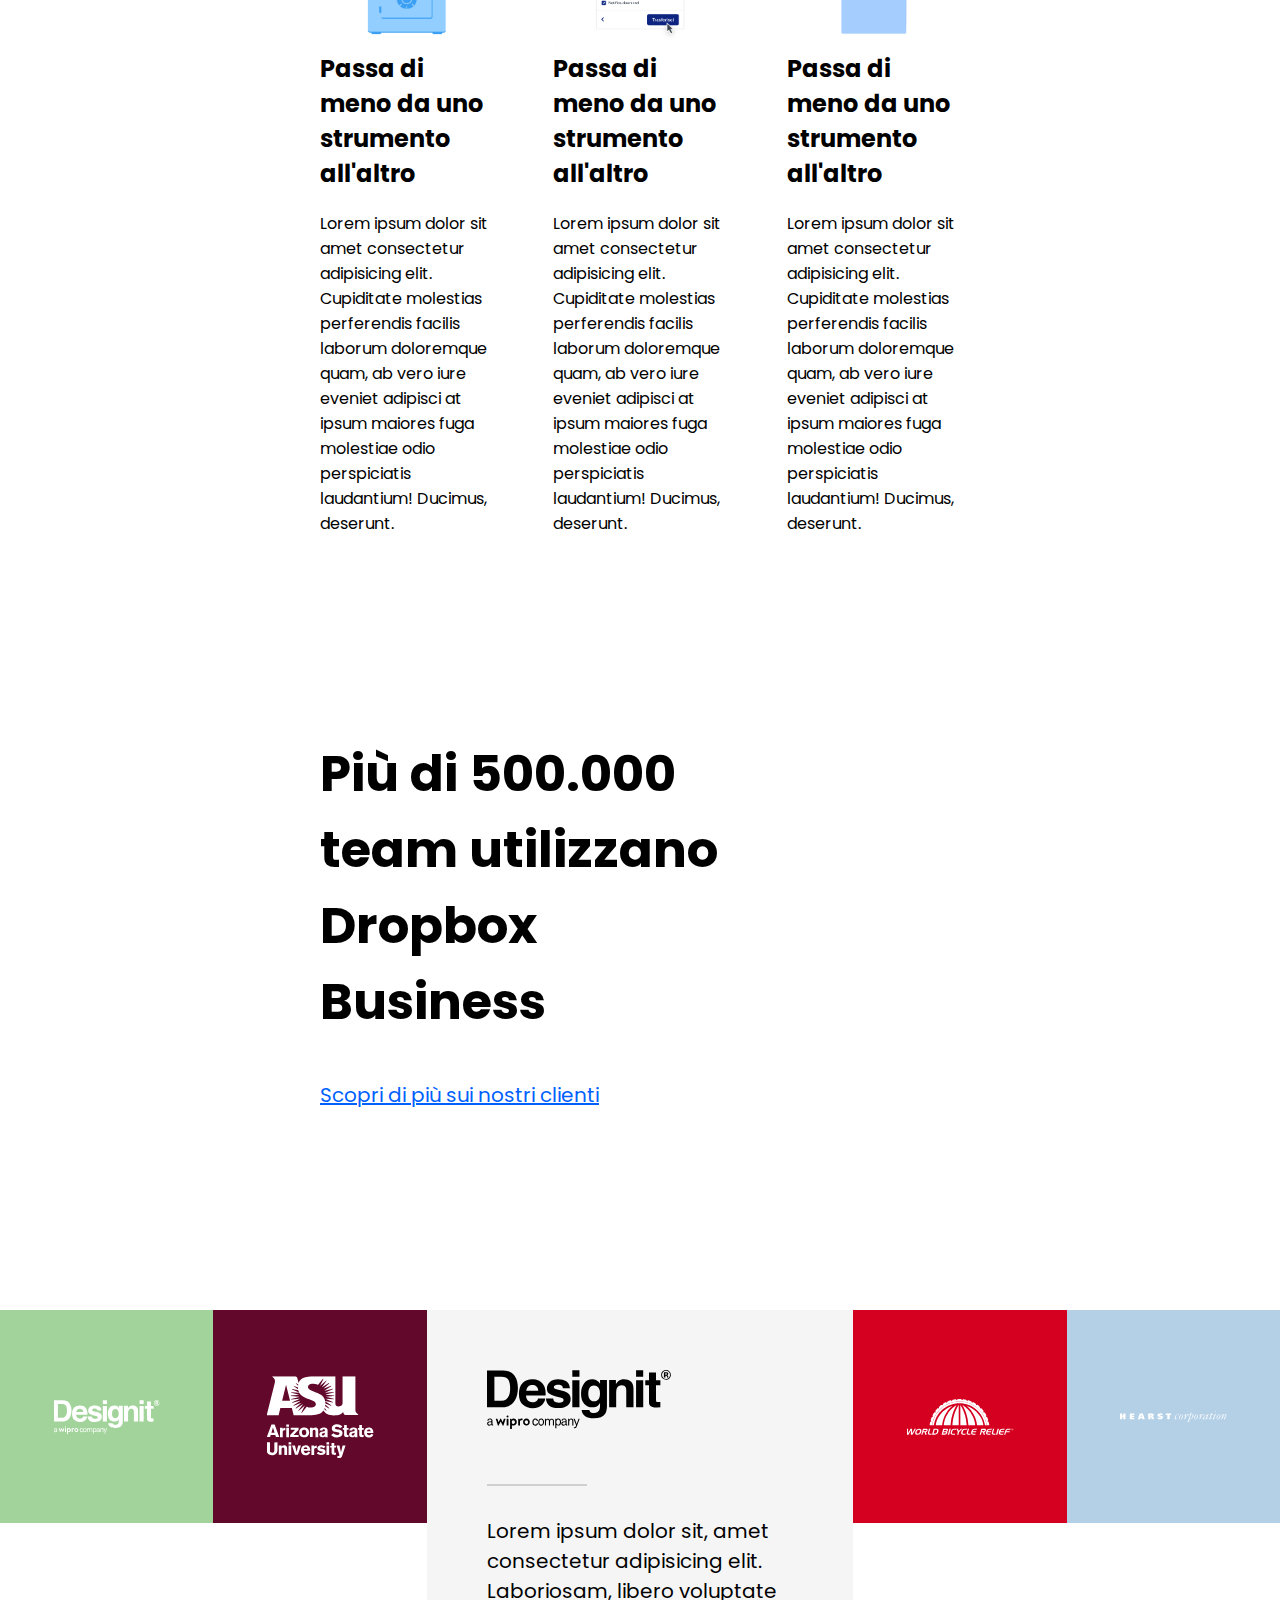
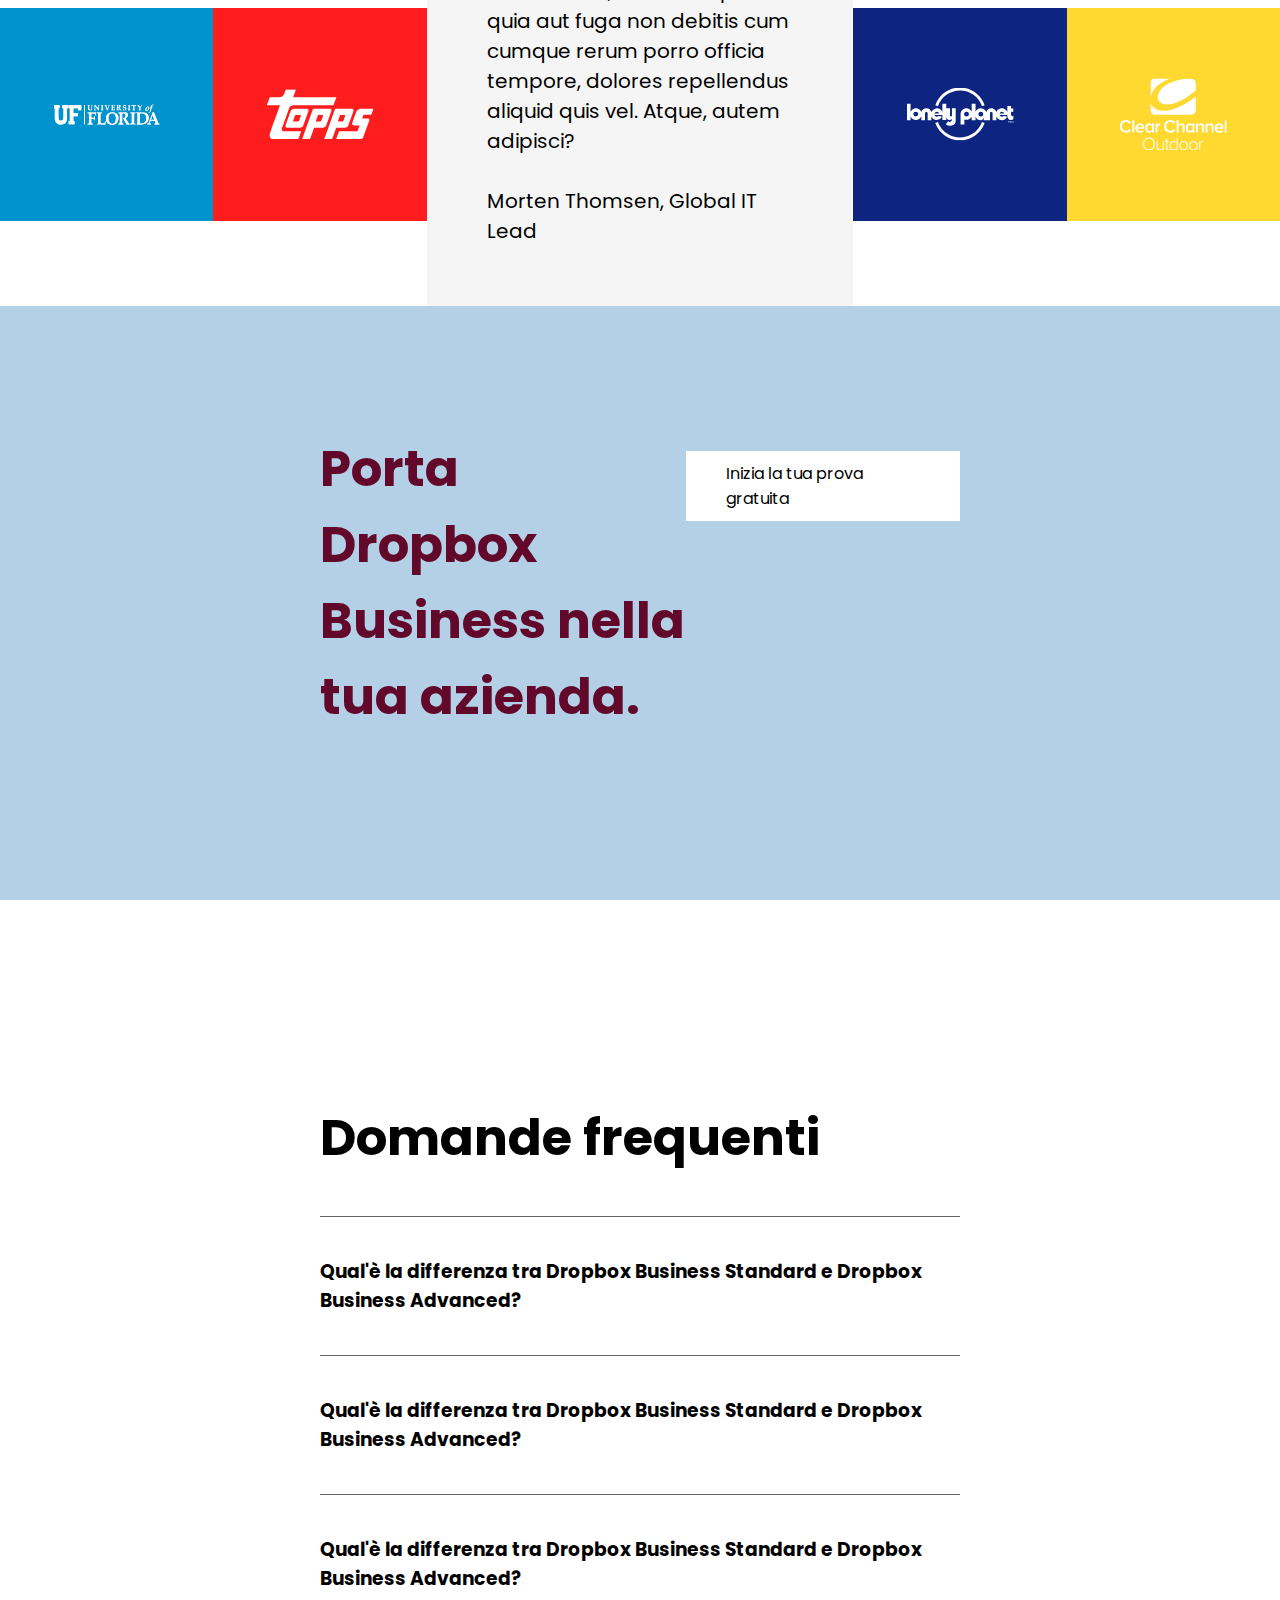
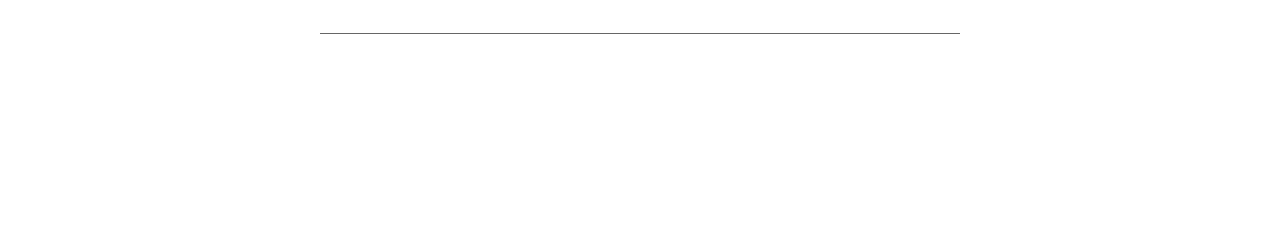
==== commit 7ee38266: "Designit + cta + faq completi" ====
--- a/index.html
+++ b/index.html
@@ -47,7 +47,7 @@
                         <p>Lorem ipsum dolor sit amet consectetur, adipisicing elit. Veniam sed incidunt porro accusamus. Exercitationem ea repellat officia eligendi quaerat aperiam, ratione, assumenda, pariatur recusandae reiciendis cum laborum natus? Sequi, architecto?</p>
                         <a class="button-head" href="#"">Inizia la tua prova gratuita</a>
                         <br><span>Annulla in qualsiasi momento</span>
-                        <br><i class="fa-solid fa-arrow-down fa-4x"></i>
+                        <br><a href="#business" class="black"><i class="fa-solid fa-arrow-down fa-4x"></i></a>
                     </div>
                     <img src="img/jumbo.png" alt="jumbotron">
                 </div>
@@ -55,7 +55,7 @@
         </section>
         <section class="business-plan">
             <div class="business-plan-top">
-                <h2>Trova il piano business che fa per te</h2>
+                <h2  id="business">Trova il piano business che fa per te</h2>
                 <div class="check-active"></div>
                 <span>Fatturazione mensile</span>
                 <div class="check"></div>
@@ -74,7 +74,7 @@
                         <ul>
                             <li><i class="fa-solid fa-user"></i><div>1 utente</div></li>
                             <li><i class="fa-solid fa-folder"></i><div>5 TB di spazio di archiviazione sicuro</div></li>
-                            <li><i class="fa-solid fa-share-nodes"></i><div>Funzioni di produttività premium e condivisione file semplice e sicura</div></li>
+                            <li><i class="fa-solid fa-share-nodes"></i><div class="card-text-width-fix">Funzioni di produttività premium e condivisione file semplice e sicura</div></li>
                         </ul>
                         <div class="button-head fix-block">Prova gratis per 30 giorni</div>
                         <div><span>oppure</span> <a href="" class="blue-fix">acquista ora</a></div>
@@ -166,7 +166,7 @@
         </section>
         <section>
             <div class="features-container">
-                <h2>Esegui più operazioni con Dropbox Business</h2>
+                <h2 class="section-title">Esegui più operazioni con Dropbox Business</h2>
                 <div class="features-flex">
                     <div class="card margin-fix">
                         <img src="img/business-feature-coordinate-it.png" alt="coordinates">
@@ -210,6 +210,63 @@
                             <p>Lorem ipsum dolor sit amet consectetur adipisicing elit. Cupiditate molestias perferendis facilis laborum doloremque quam, ab vero iure eveniet adipisci at ipsum maiores fuga molestiae odio perspiciatis laudantium! Ducimus, deserunt.</p>
                         </div>
                     </div>
+                </div>
+            </div>
+        </section>
+        <section>
+            <div class="cta-customers">
+                <h2 class="section-title">Più di 500.000 team utilizzano Dropbox Business</h2>
+                <a class="blue-fix" href="#">Scopri di più sui nostri clienti</a>
+            </div>
+        </section>
+        <section>
+            <div class="designit-container">
+                <div class="designit-lateral">
+                    <div class="square" id="designit"><img src="img/designit.svg" alt="designit"></div>
+                    <div class="square" id="asu"><img src="img/arizona_state_university.svg" alt="asu"></div>
+                    <div class="square" id="uf"><img src="img/university_of_florida.svg" alt="uf"></div>
+                    <div class="square" id="topps"><img src="img/topps.svg" alt="topps"></div>
+                </div>
+                <div class="designit-center">
+                    <img src="img/designit.svg" alt="designit">
+                    <div class="spacer"></div>
+                    <p>Lorem ipsum dolor sit, amet consectetur adipisicing elit. Laboriosam, libero voluptate quia aut fuga non debitis cum cumque rerum porro officia tempore, dolores repellendus aliquid quis vel. Atque, autem adipisci?</p>
+                    <span>Morten Thomsen, Global IT Lead</span>
+                </div>
+                <div class="designit-lateral">
+                    <div class="square" id="bicycle"><img src="img/world_bicycle_relief.svg" alt="world bicycle"></div>
+                    <div class="square" id="hearts"><img src="img/hearst_corp.svg" alt="hearts corp"></div>
+                    <div class="square" id="planet"><img src="img/lonely_planet.svg" alt="lonely planet"></div>
+                    <div class="square" id="cchannel"><img src="img/clear_channel.svg" alt="clear channel"></div>
+                </div>
+            </div>
+        </section>
+        <section class="bg-color-cta">
+            <div class="cta-business">
+                <h2 class="section-title">Porta Dropbox Business nella tua azienda.</h2>
+                <a href="#" class="button-cta">Inizia la tua prova gratuita</a>    
+            </div>
+        </section>
+        <section>
+            <div class="faq-container">
+                <h2 class="section-title">Domande frequenti</h2>
+                <div class="faq-content">
+                    <h3>Qual'è la differenza tra Dropbox Business Standard e Dropbox Business Advanced?</h3>
+                    <p class="faq-text">Lorem ipsum dolor sit amet consectetur adipisicing elit. Debitis aliquid necessitatibus assumenda quae, porro tenetur velit distinctio quos? Quibusdam consequatur recusandae, fugiat dolor tempore nihil enim alias ipsum consequuntur tenetur.</p>
+                    <i class="fa-solid fa-angle-down angle-up"></i>
+                    <i class="fa-solid fa-angle-up angle-down"></i>
+                </div>
+                <div class="faq-content">
+                    <h3>Qual'è la differenza tra Dropbox Business Standard e Dropbox Business Advanced?</h3>
+                    <p class="faq-text">Lorem ipsum dolor sit amet consectetur adipisicing elit. Debitis aliquid necessitatibus assumenda quae, porro tenetur velit distinctio quos? Quibusdam consequatur recusandae, fugiat dolor tempore nihil enim alias ipsum consequuntur tenetur.</p>
+                    <i class="fa-solid fa-angle-down angle-up"></i>
+                    <i class="fa-solid fa-angle-up angle-down"></i>
+                </div>
+                <div class="faq-content border-bottom">
+                    <h3>Qual'è la differenza tra Dropbox Business Standard e Dropbox Business Advanced?</h3>
+                    <p class="faq-text">Lorem ipsum dolor sit amet consectetur adipisicing elit. Debitis aliquid necessitatibus assumenda quae, porro tenetur velit distinctio quos? Quibusdam consequatur recusandae, fugiat dolor tempore nihil enim alias ipsum consequuntur tenetur.</p>
+                    <i class="fa-solid fa-angle-down angle-up"></i>
+                    <i class="fa-solid fa-angle-up angle-down"></i>
                 </div>
             </div>
         </section>
--- a/css/style.css
+++ b/css/style.css
@@ -20,6 +20,7 @@
     top: 0;
     box-shadow: 0 1px 3px #666666;  
     font-size: 20px;
+    height: 106px;
 }
 
 .head-lx, .head-rx{
@@ -55,7 +56,7 @@
 }
 
 header li:hover{
-    border-bottom:1px solid black;
+    border-bottom: 3px solid black;
 }
 
 .menu li a{
@@ -133,7 +134,12 @@
     padding: 0 50px;
 }
 
+.black{
+    color: black;
+}
+
 /* business */
+
 
 .business-plan{
     width: 50%;
@@ -184,6 +190,10 @@
     border: 1px solid #d0d0d3;
 }
 
+.card-text-width-fix{
+    width: 70%;
+}
+
 .card-main{
     padding: 30px;
 }
@@ -229,7 +239,7 @@
 .spacer{
     height: 20px;
     width: 100px;
-    border-bottom: 1px solid #d0d0d3;
+    border-bottom: 2px solid #d0d0d3;
 }
 
 .business-plan-bot{
@@ -294,7 +304,7 @@
     border: none;
 }
 
-/* features  */
+/* features */
 
 .features-container{
     width: 50%;
@@ -305,7 +315,7 @@
     width: 100%;
 }
 
-.features-container>h2{
+.section-title{
     font-size: 50px;
     margin-bottom: 40px;
 }
@@ -321,7 +331,181 @@
     margin-bottom: 20px;
 }
 
-
+/* CTA Customers */
+
+.cta-customers{
+    max-width: 50%;
+    margin: 200px auto;
+}
+
+.cta-customers h2{
+    max-width: 70%;
+}
+
+.cta-customers a{
+    font-size: 20px;
+}
+
+/* Designit */
+
+.designit-container{
+    display: flex;
+    justify-content: center;
+    width: 100%;
+}
+
+.designit-lateral, .designit-center{
+    width: 33.3333vw;
+}
+
+.designit-center{
+    background-color: #f5f5f5;
+    padding: 60px;
+}
+
+.designit-center>*{
+    margin-bottom: 30px;
+    font-size: 20px;
+}
+
+.designit-center>img{
+    width: 60%;
+}
+
+.designit-lateral{
+    display: flex;
+    flex-wrap: wrap;
+
+}
+
+.square{
+    width: 50%;
+    height: 16.6666667vw;
+    position: relative;
+    transition: 1s;
+}
+
+.square:hover{
+    border: 20px solid rgba(255, 255, 255, .5)
+}
+
+.square>img{
+    width: 100%;
+    filter: invert(100%) sepia(5%) saturate(2%) hue-rotate(356deg) brightness(104%) contrast(100%);;
+    position: absolute;
+	top: 50%;
+	left: 50%;
+	transform: translate(-50%, -50%);
+    width: 50%;
+}
+
+#designit{
+    background: #a2d39b;
+}
+
+#asu{
+    background: #61082b;
+}
+
+#uf{
+    background: #0093ce;
+}
+
+#topps{
+    background: #ff1c1c;
+}
+
+#bicycle{
+    background: #d5001f;
+}
+
+#hearts{
+    background: #b4d0e7;
+}
+
+#planet{
+    background-color: #0d2481;
+}
+
+#cchannel{
+    background-color: #ffd830;
+}
+
+/* CTA Business */
+
+.cta-business{
+    display: flex;
+    width: 50%;
+    justify-content: space-between;
+    margin: 0 auto;
+}
+
+.bg-color-cta{
+    background: #b4d0e7;
+    padding: 125px 0;
+}
+
+.cta-business h2{
+    color: #61082b;
+    width: 60%;
+}
+
+.button-cta{
+    padding: 10px 40px;
+    background-color: white;
+    color: black;
+    text-decoration: none;
+    align-self: flex-start;
+    transform: translateY(20px);
+}
+
+/* FAQ */
+
+.faq-container{
+    margin: 200px auto;
+    width: 50%;
+}
+
+.faq-content{
+    position: relative;
+    border-top: 1px solid #666666;
+    padding: 40px 0;
+}
+
+.faq-text{
+    margin-top: 40px;
+    display: none;
+}
+
+.faq-content:hover .faq-text{
+    display: block;
+}
+
+.angle-up{
+    position: absolute;
+    top: 40px;
+    right: 20px;
+    display: block;
+}
+
+.faq-content:hover .angle-up{
+    display: none;
+}
+
+.angle-down{
+    position: absolute;
+    top: 40px;
+    right: 20px;
+    display: none;
+}
+
+.faq-content:hover .angle-down{
+    display: block;
+}
+
+.border-bottom{
+    border-bottom: 1px solid #666666;
+}
 
 /* Test modifica scroll-bar  */
 
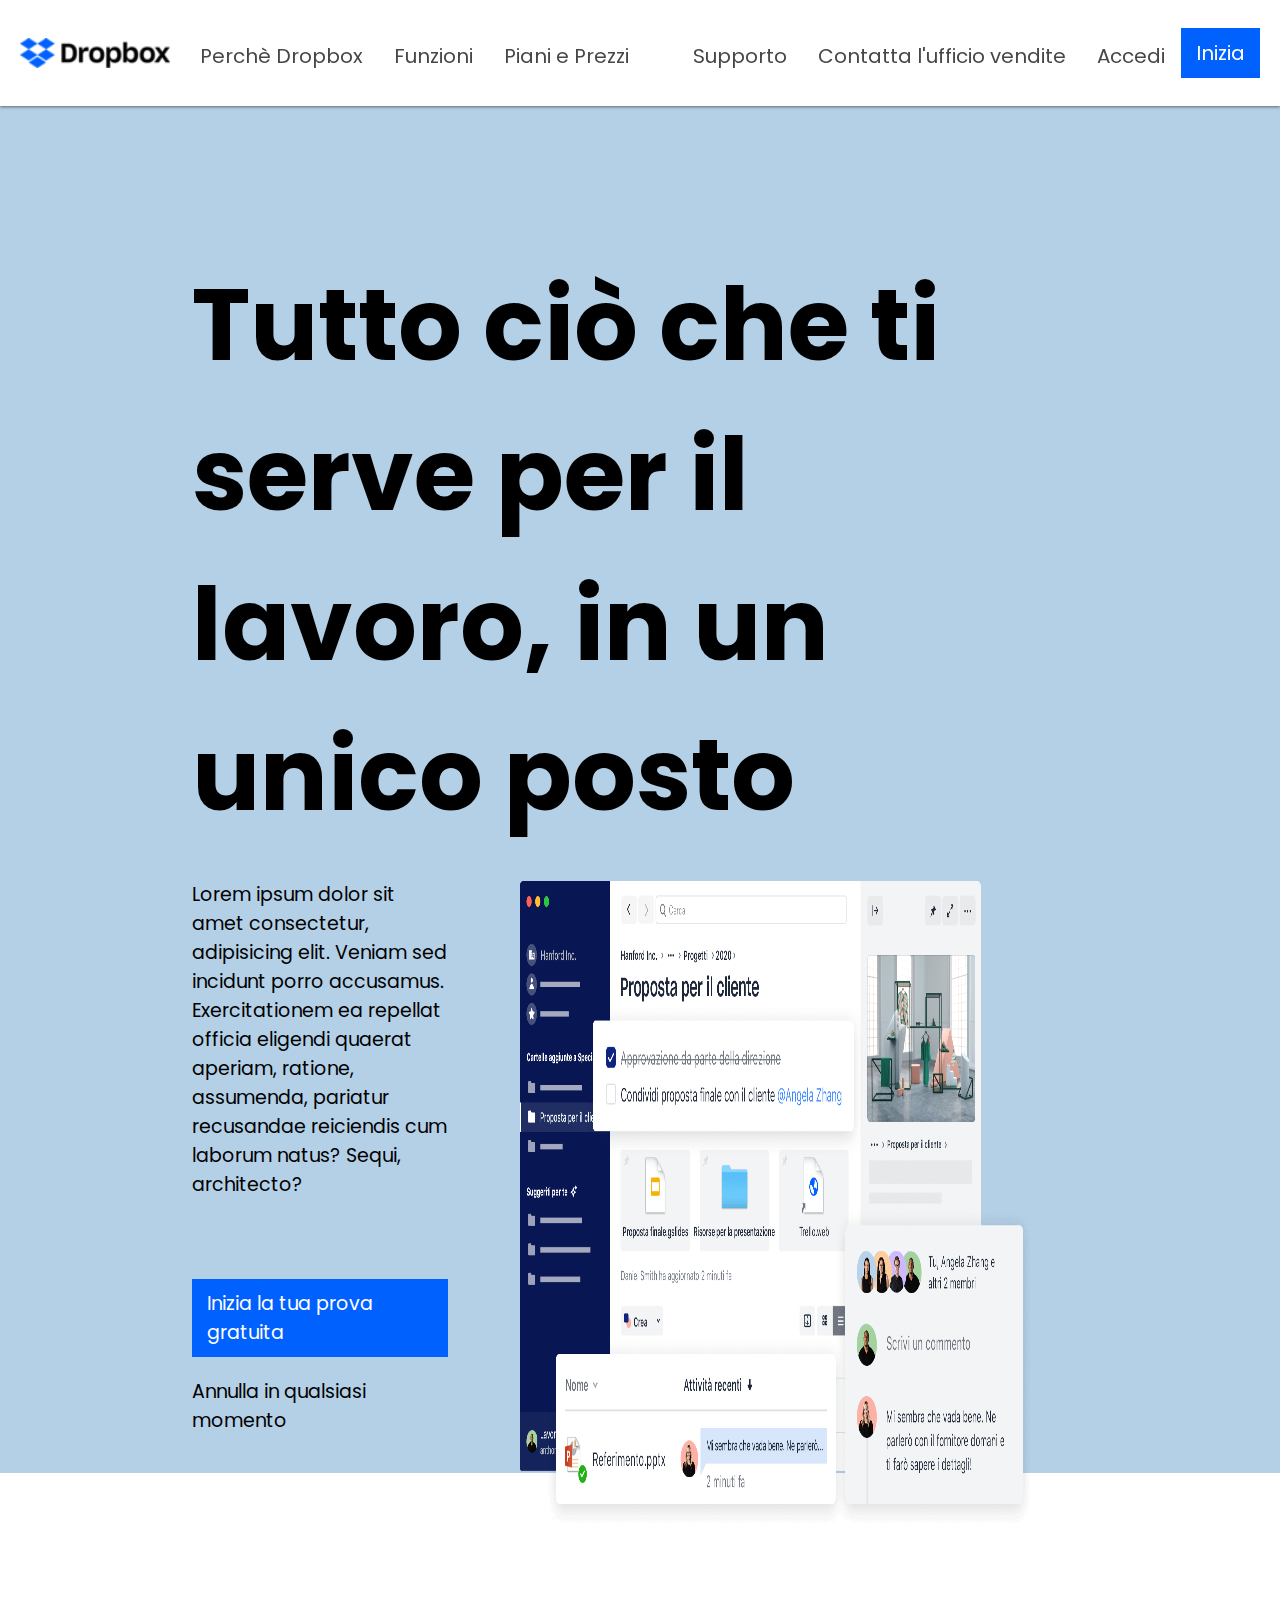
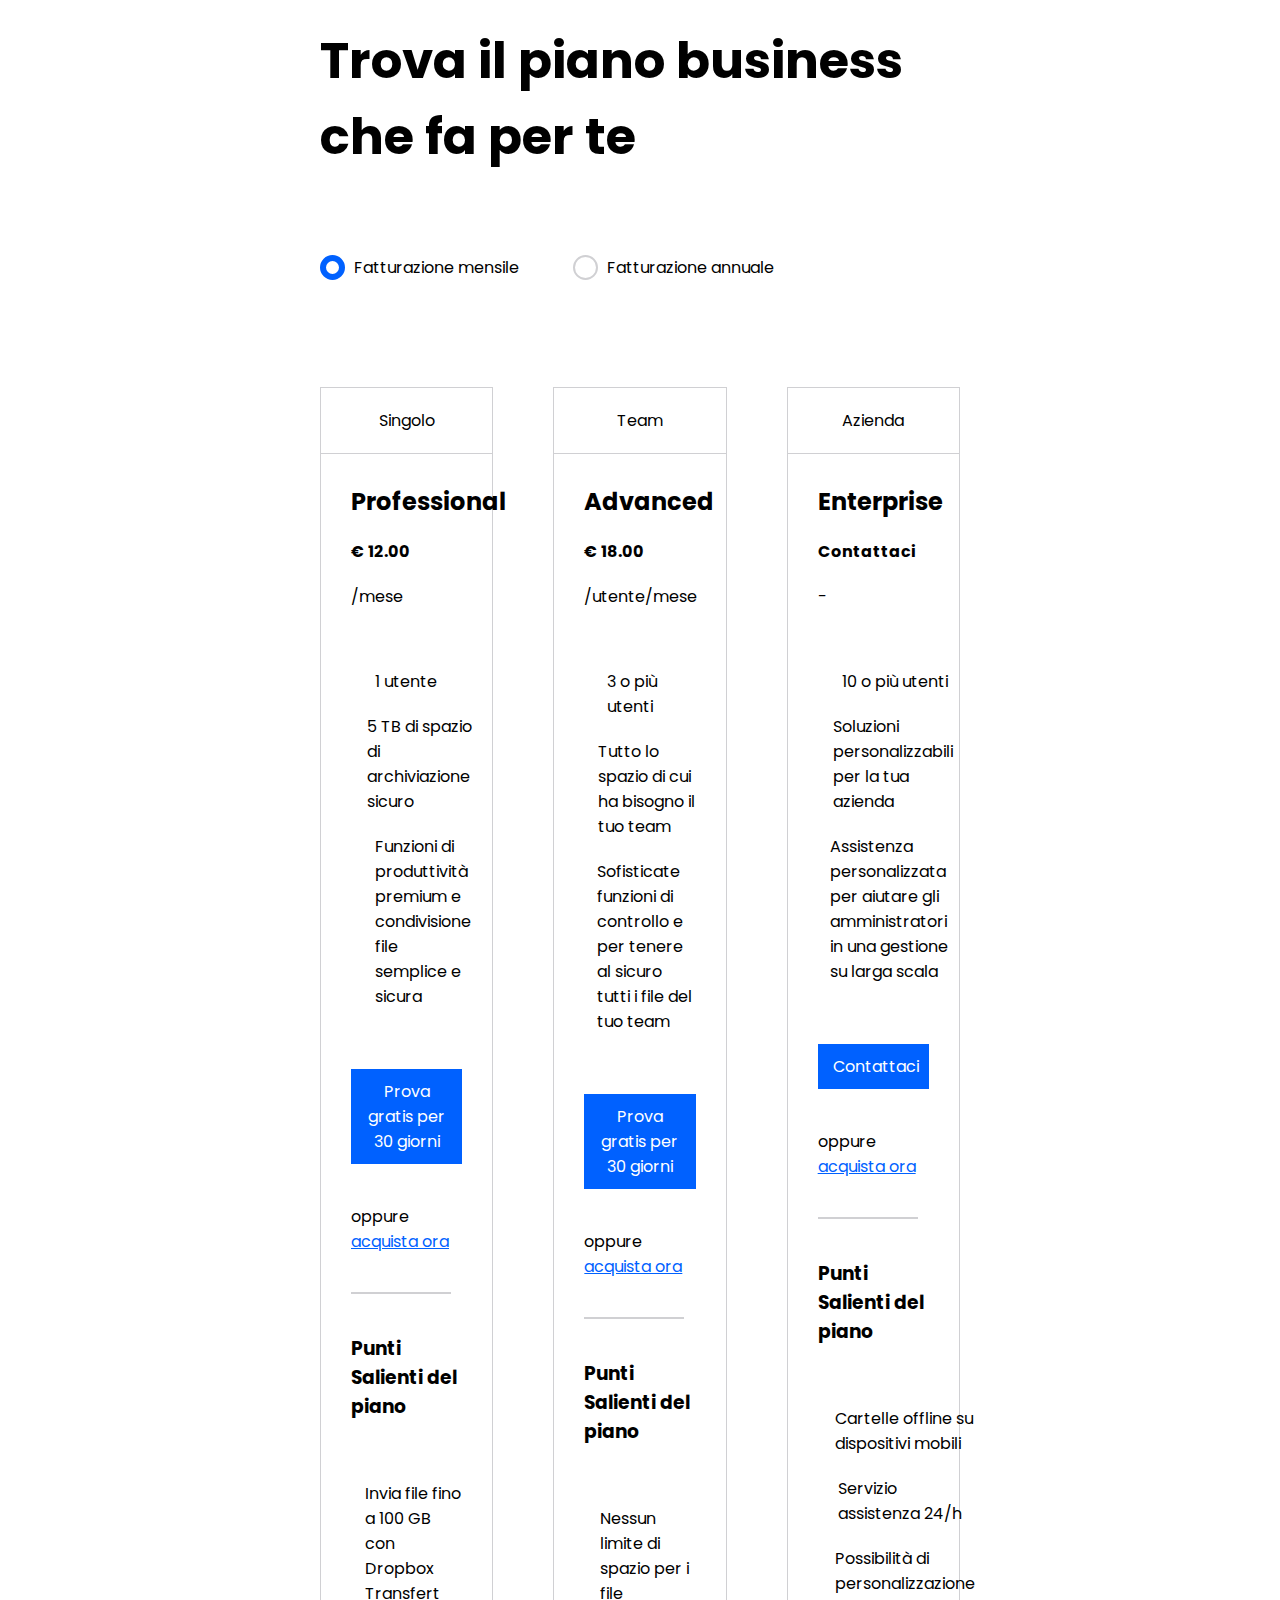
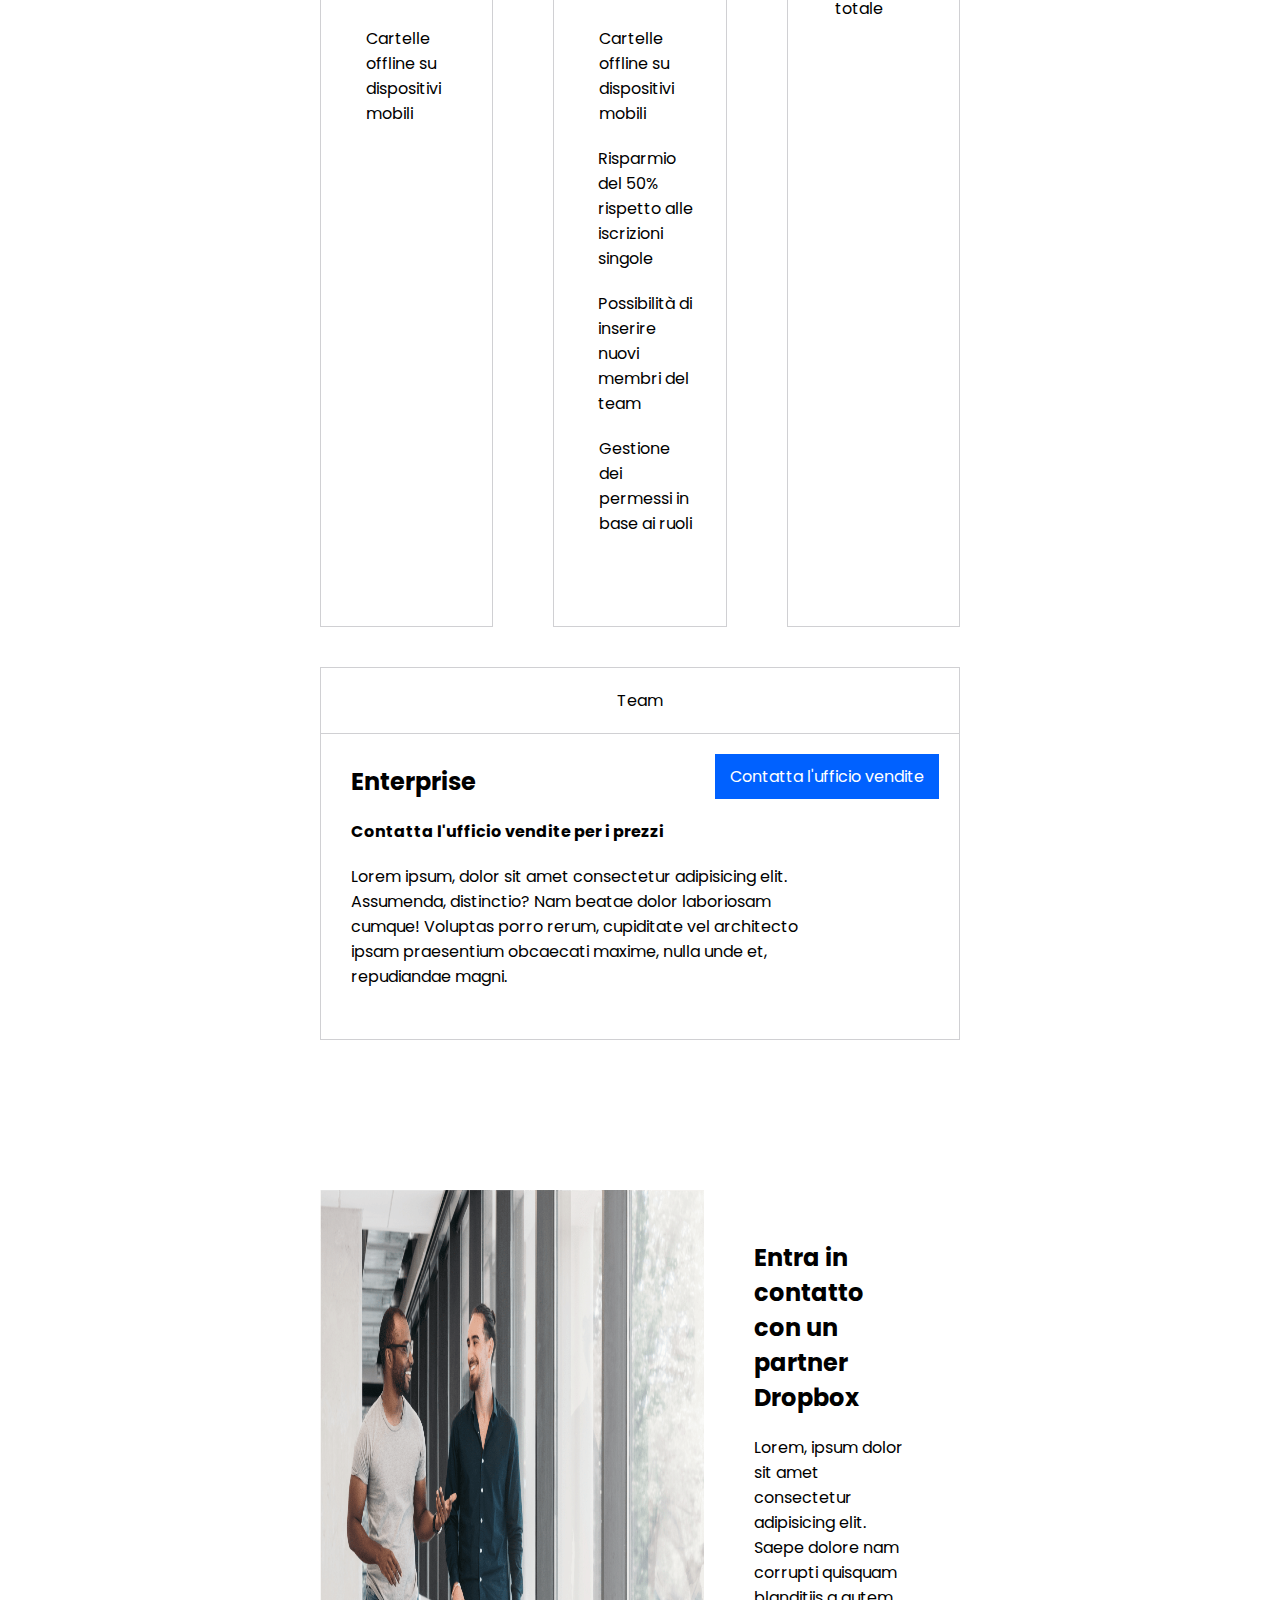
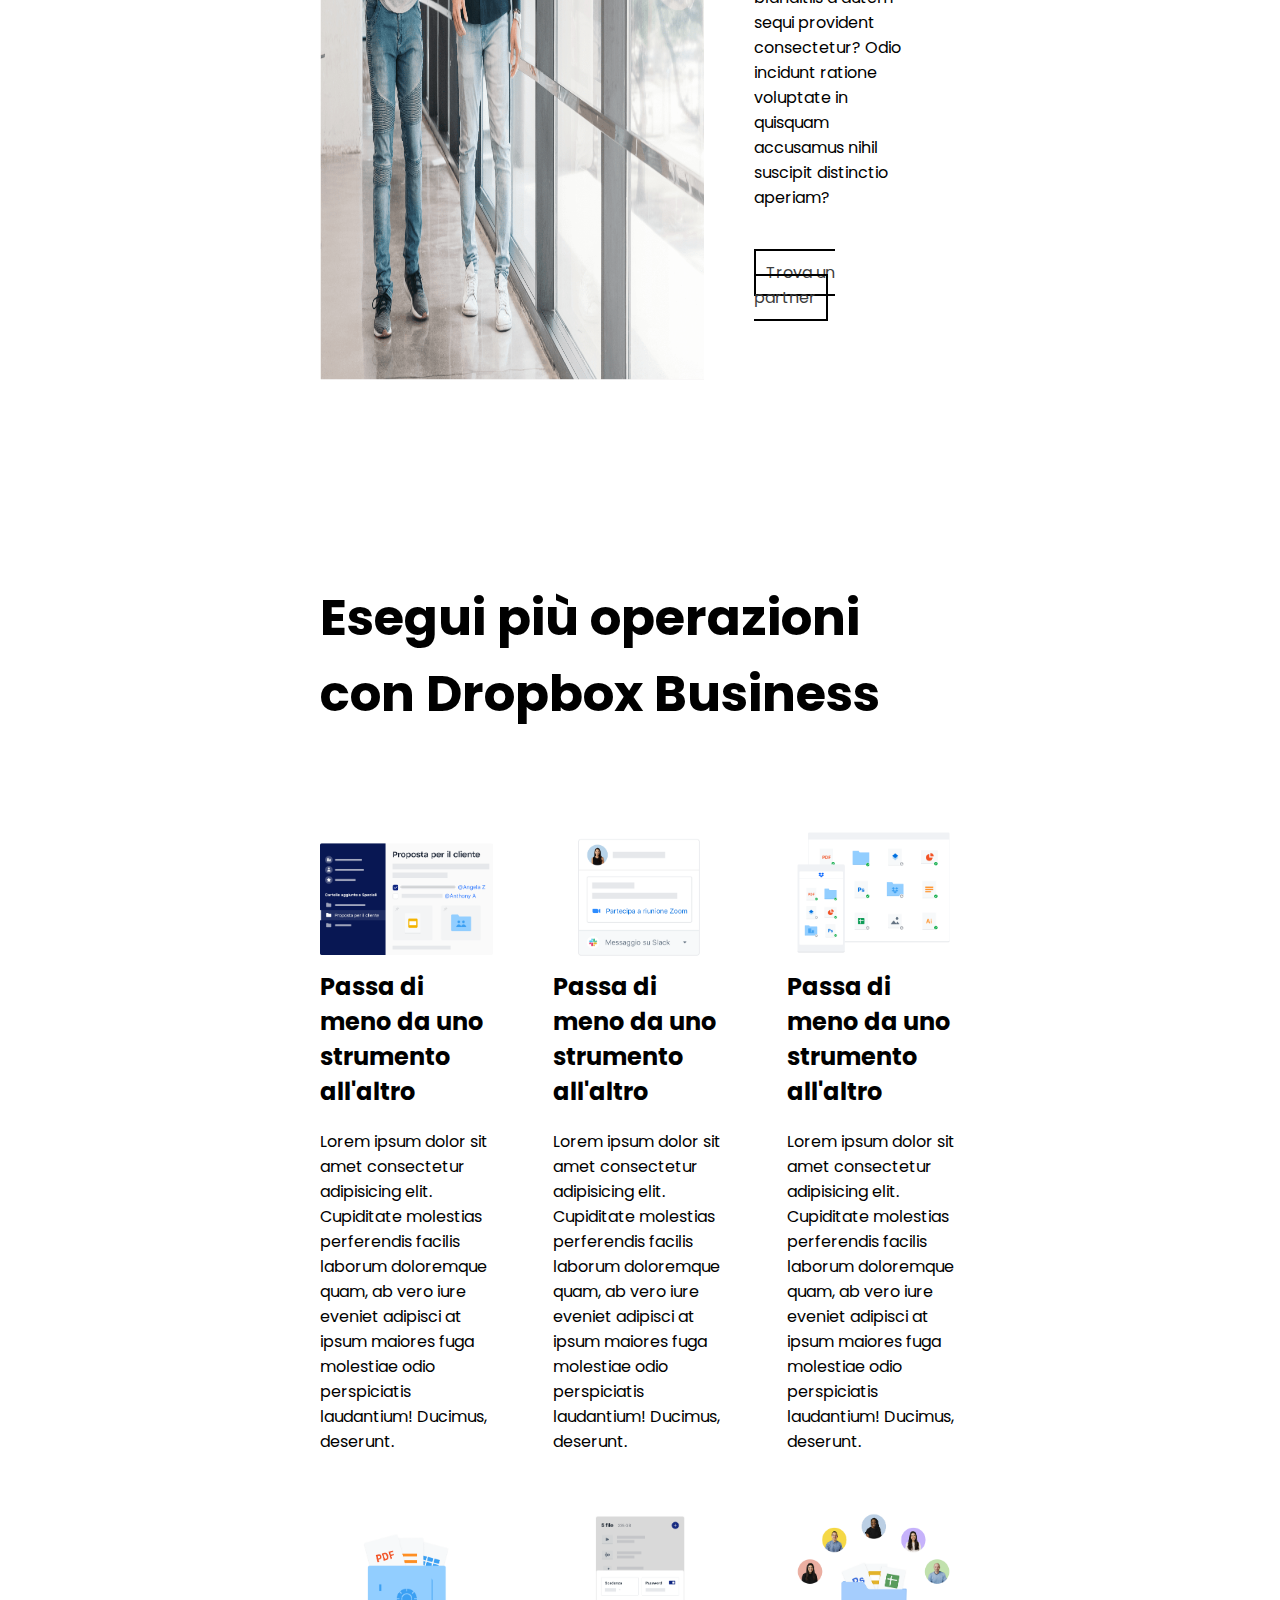
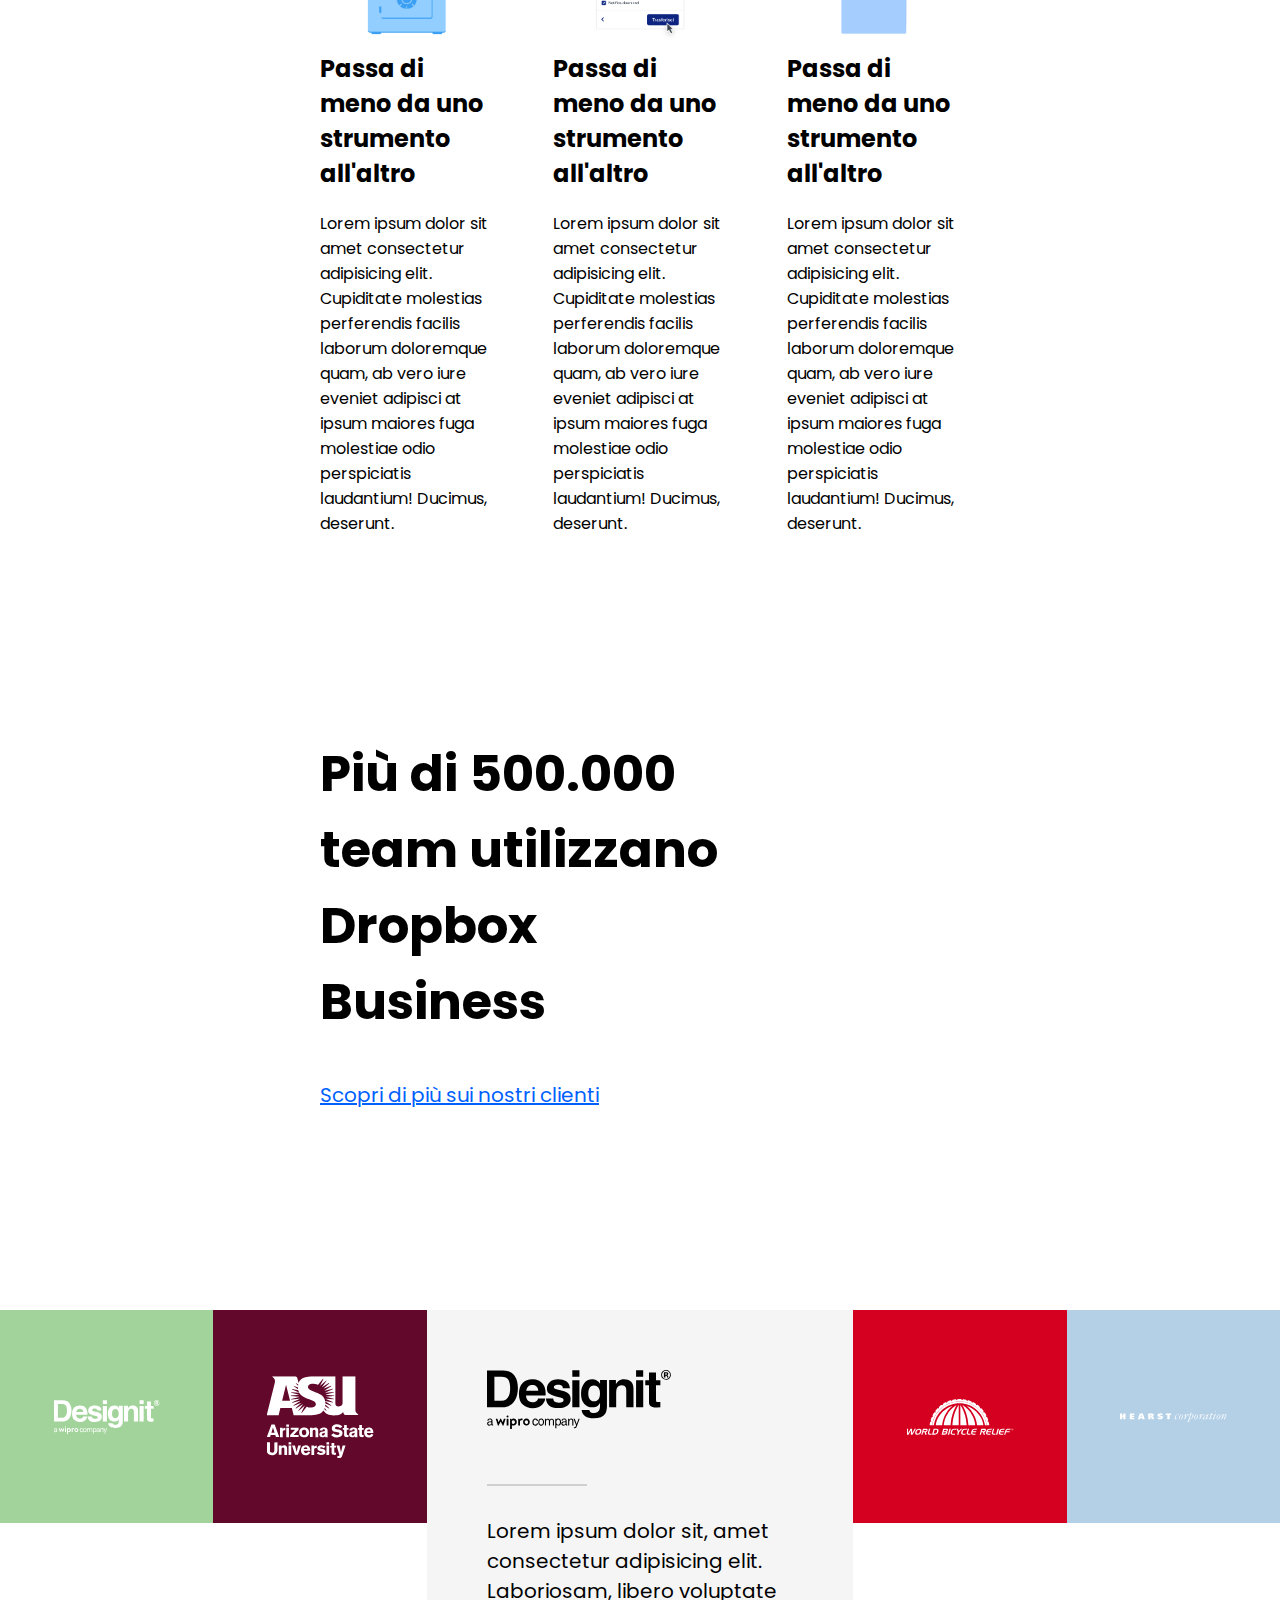
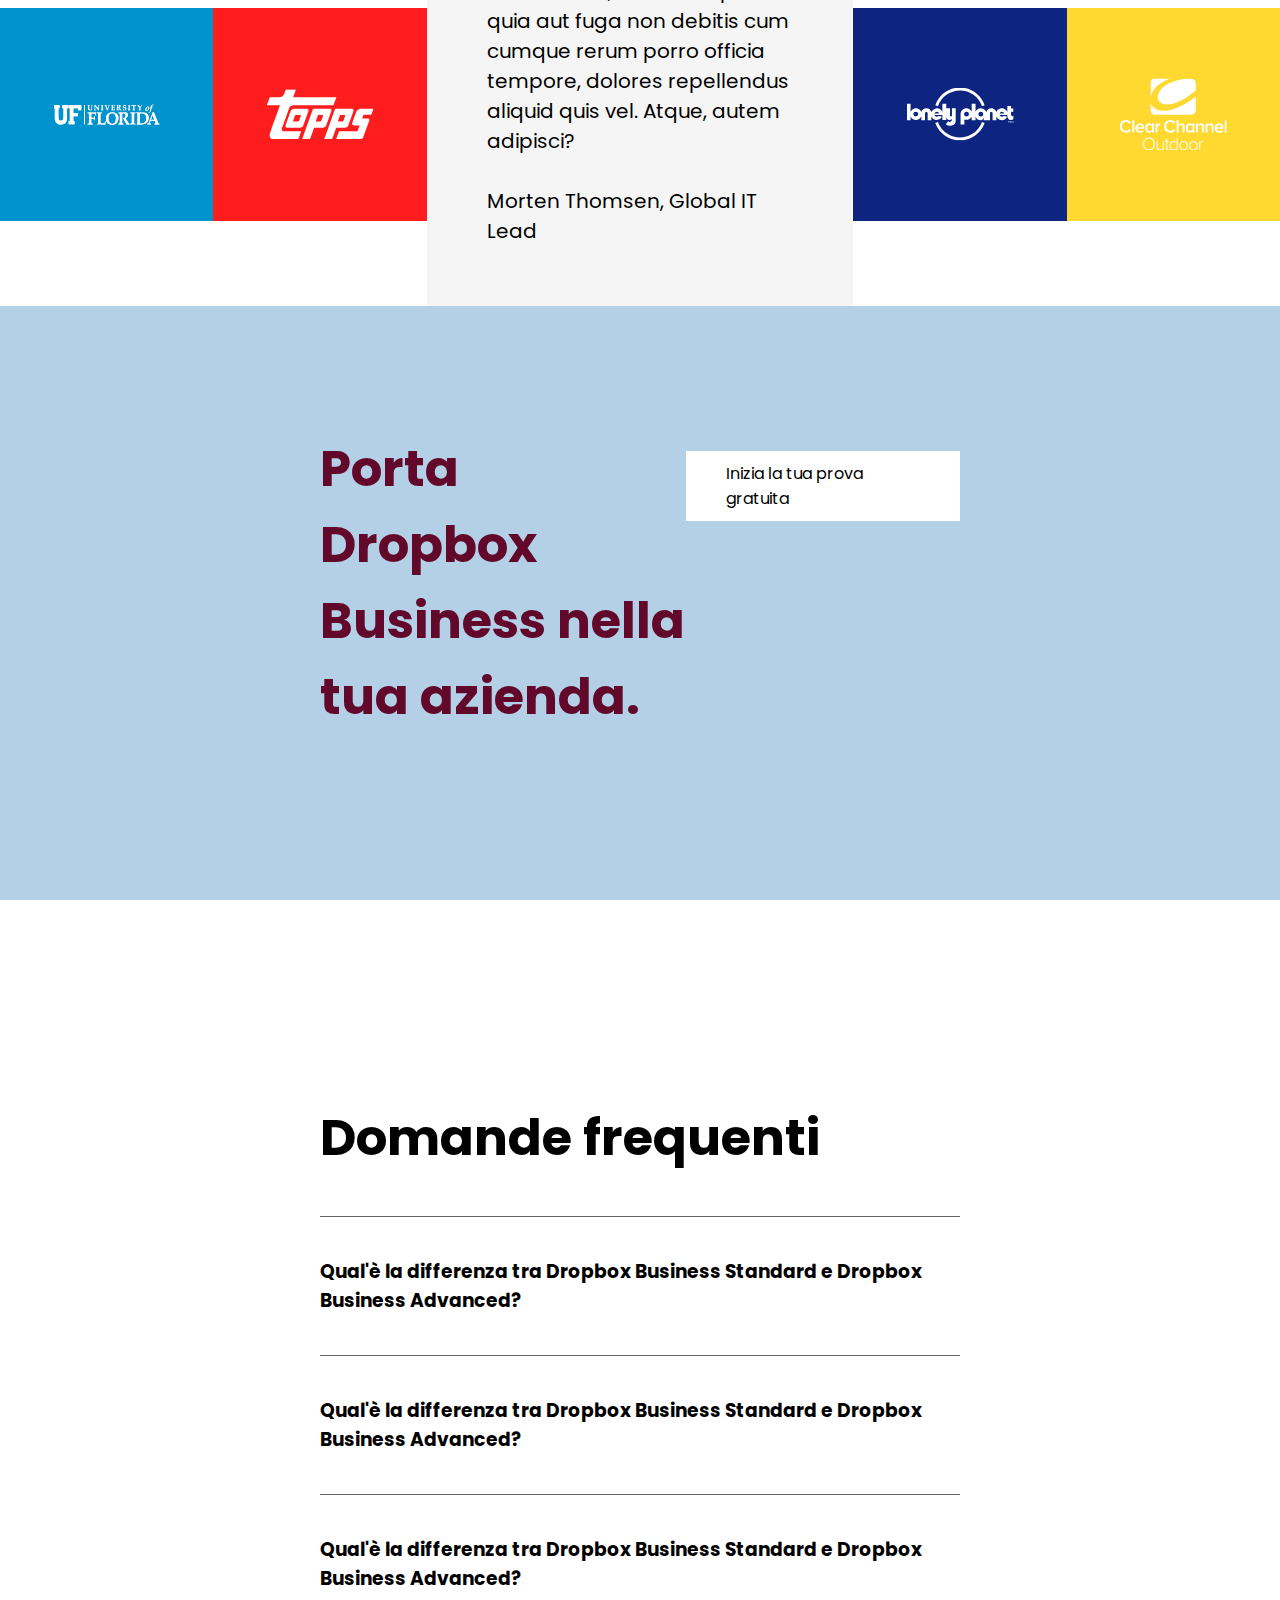
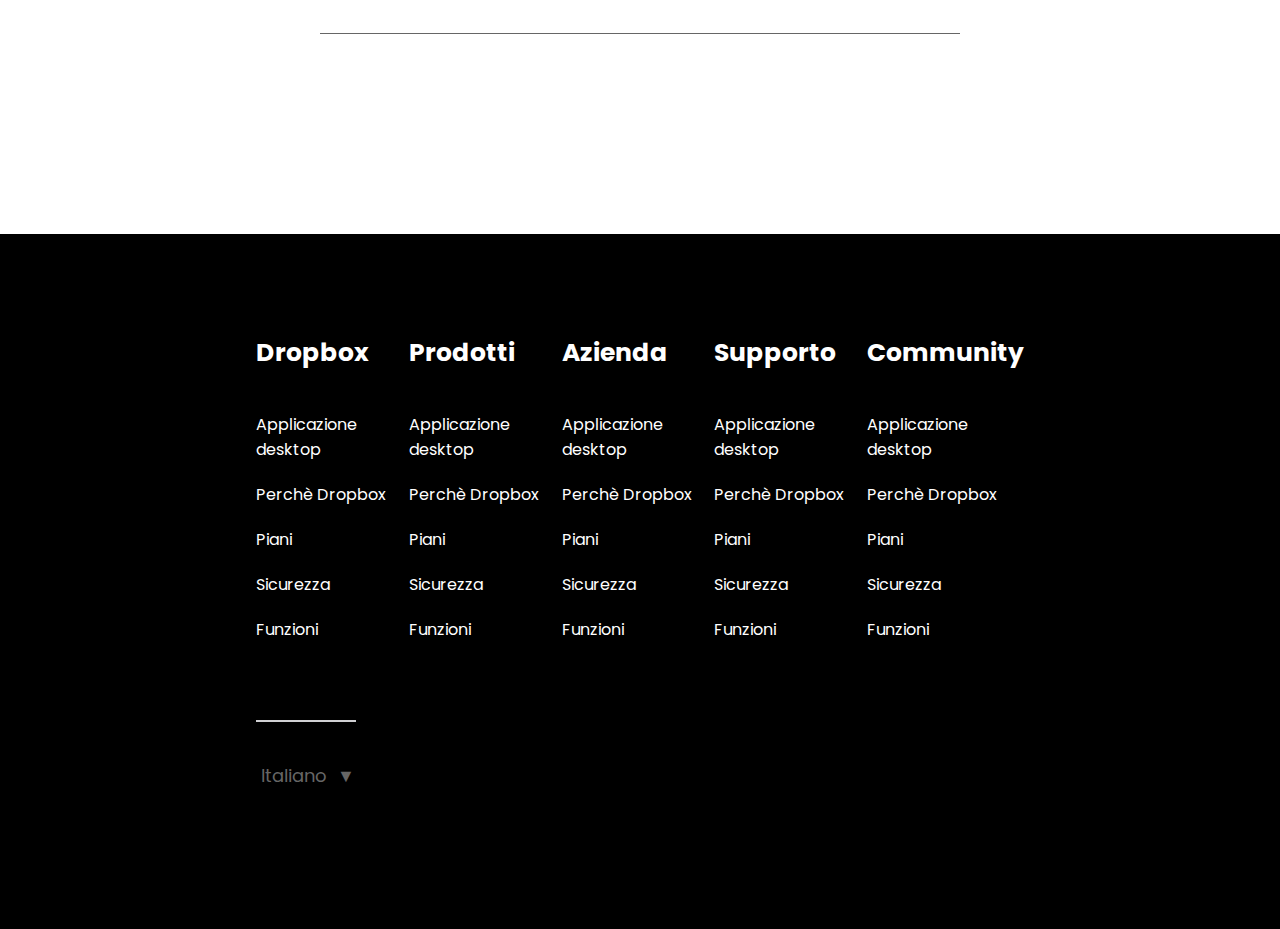
==== commit 14dea58f: "Footer completo" ====
--- a/index.html
+++ b/index.html
@@ -272,7 +272,65 @@
         </section>
     </main>
     <footer>
-
+        <div class="footer-container">
+            <div class="footer-flex">
+                <div>
+                    <h3>Dropbox</h3>
+                    <ul>
+                        <a href=""><li>Applicazione desktop</li></a>
+                        <a href=""><li>Perchè Dropbox</li></a>
+                        <a href=""><li>Piani</li></a>
+                        <a href=""><li>Sicurezza</li></a>
+                        <a href=""><li>Funzioni</li></a>
+                    </ul>
+                </div>
+                <div>
+                    <h3>Prodotti</h3>
+                    <ul>
+                        <a href=""><li>Applicazione desktop</li></a>
+                        <a href=""><li>Perchè Dropbox</li></a>
+                        <a href=""><li>Piani</li></a>
+                        <a href=""><li>Sicurezza</li></a>
+                        <a href=""><li>Funzioni</li></a>
+                    </ul>
+                </div>
+                <div>
+                    <h3>Azienda</h3>
+                    <ul>
+                        <a href=""><li>Applicazione desktop</li></a>
+                        <a href=""><li>Perchè Dropbox</li></a>
+                        <a href=""><li>Piani</li></a>
+                        <a href=""><li>Sicurezza</li></a>
+                        <a href=""><li>Funzioni</li></a>
+                    </ul>
+                </div>
+                <div>
+                    <h3>Supporto</h3>
+                    <ul>
+                        <a href=""><li>Applicazione desktop</li></a>
+                        <a href=""><li>Perchè Dropbox</li></a>
+                        <a href=""><li>Piani</li></a>
+                        <a href=""><li>Sicurezza</li></a>
+                        <a href=""><li>Funzioni</li></a>
+                    </ul>
+                </div>
+                <div>
+                    <h3>Community</h3>
+                    <ul>
+                        <a href=""><li>Applicazione desktop</li></a>
+                        <a href=""><li>Perchè Dropbox</li></a>
+                        <a href=""><li>Piani</li></a>
+                        <a href=""><li>Sicurezza</li></a>
+                        <a href=""><li>Funzioni</li></a>
+                    </ul>
+                </div>
+            </div>
+            <div class="spacer"></div>
+            <div class="language">
+                <i class="fa-solid fa-earth-africa"></i>
+                <span>Italiano</span> <span>&#9660;</span>
+            </div>
+        </div>    
     </footer>
 </body>
 </html>--- a/css/style.css
+++ b/css/style.css
@@ -507,6 +507,56 @@
     border-bottom: 1px solid #666666;
 }
 
+/* Footer  */
+
+footer{
+    background-color: black;
+    color: white;
+}
+
+.footer-container{
+    width: 60%;
+    margin: 0 auto;
+    padding: 100px 0;
+}
+
+.footer-flex{
+    display: flex;
+    justify-content: space-between;    
+    margin-bottom: 40px;
+}
+
+.footer-flex h3{
+    font-size: 25px;
+    margin-bottom: 40px;
+}
+
+.footer-flex a{
+    color: white;
+    text-decoration: none; 
+}
+
+.footer-flex a:hover{
+    text-decoration: underline; 
+}
+
+.footer-flex li{
+    margin-bottom: 20px;
+}
+
+.footer-flex ul{
+    list-style: none;
+}
+
+.language{
+    color: #666666;
+    padding: 40px 0;
+    font-size: 18px;
+}
+
+.language span{
+    margin-left: 5px;
+}
 /* Test modifica scroll-bar  */
 
 body::-webkit-scrollbar {
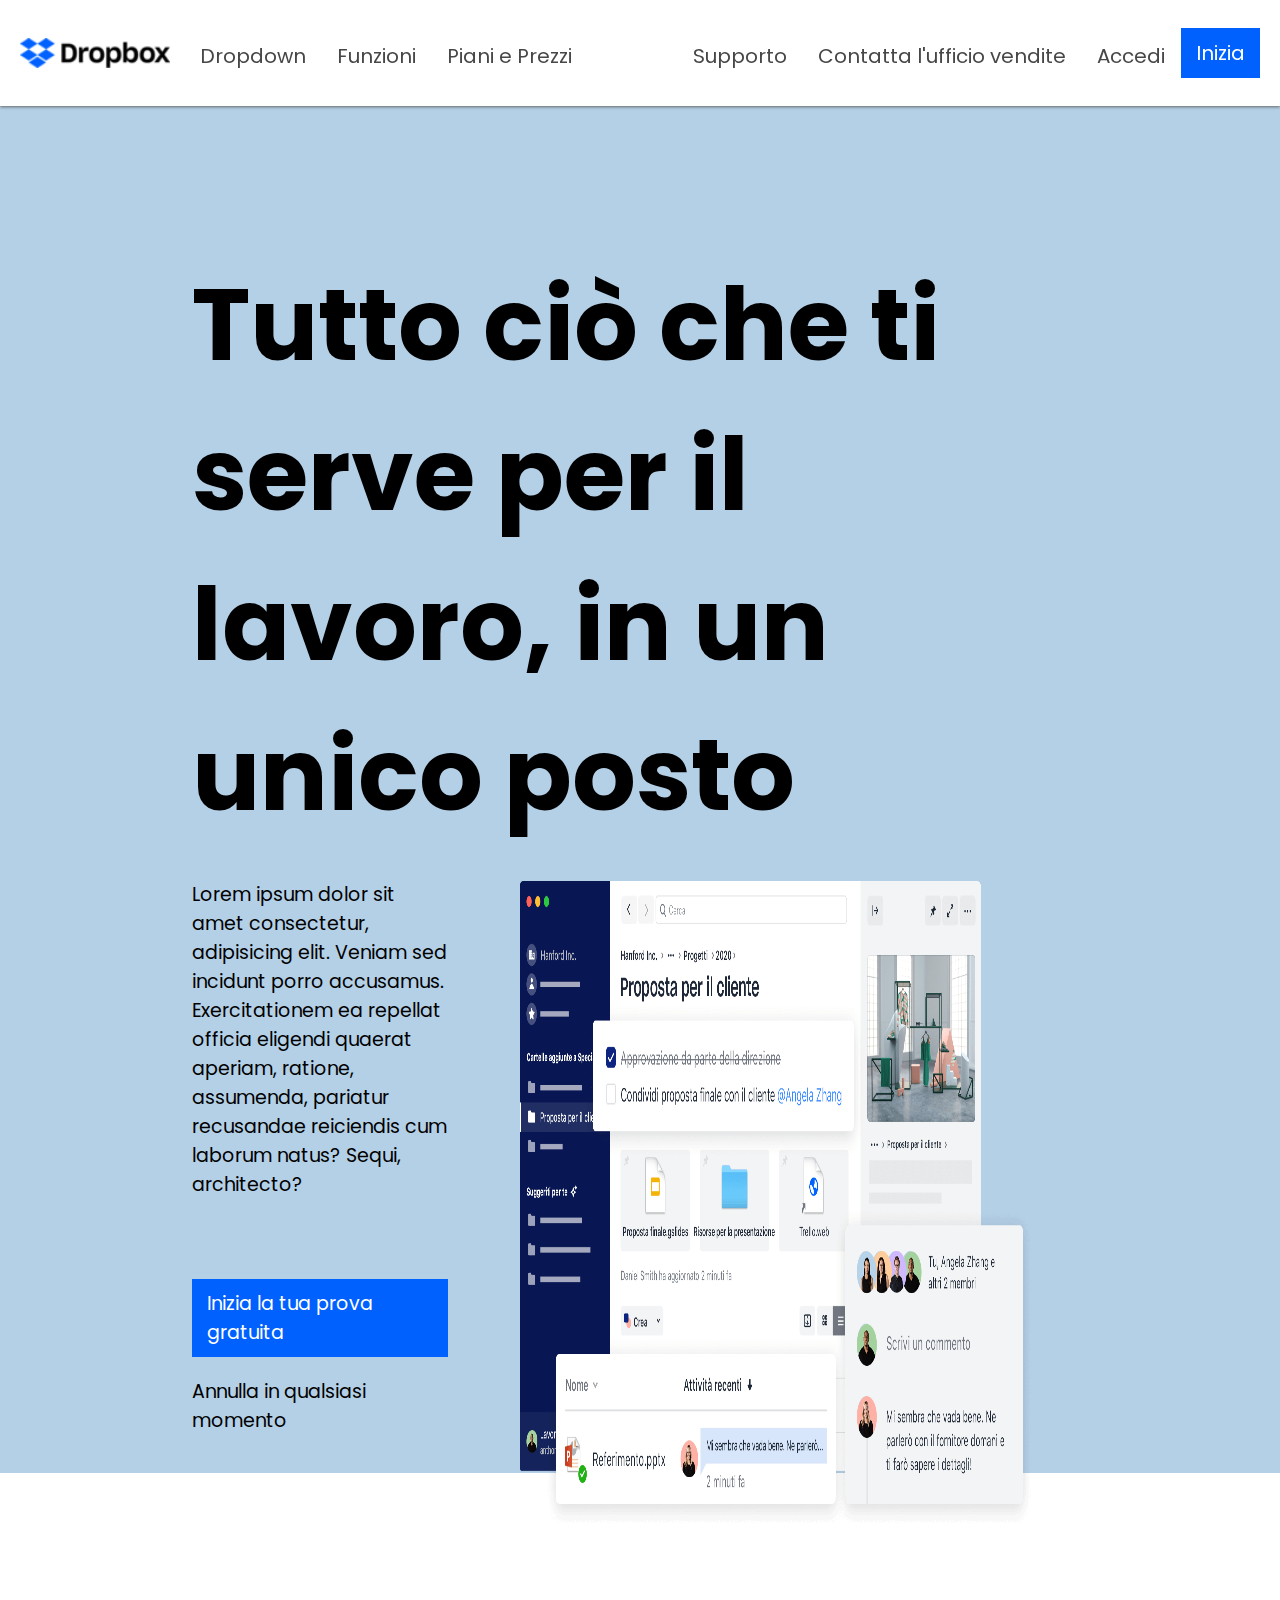
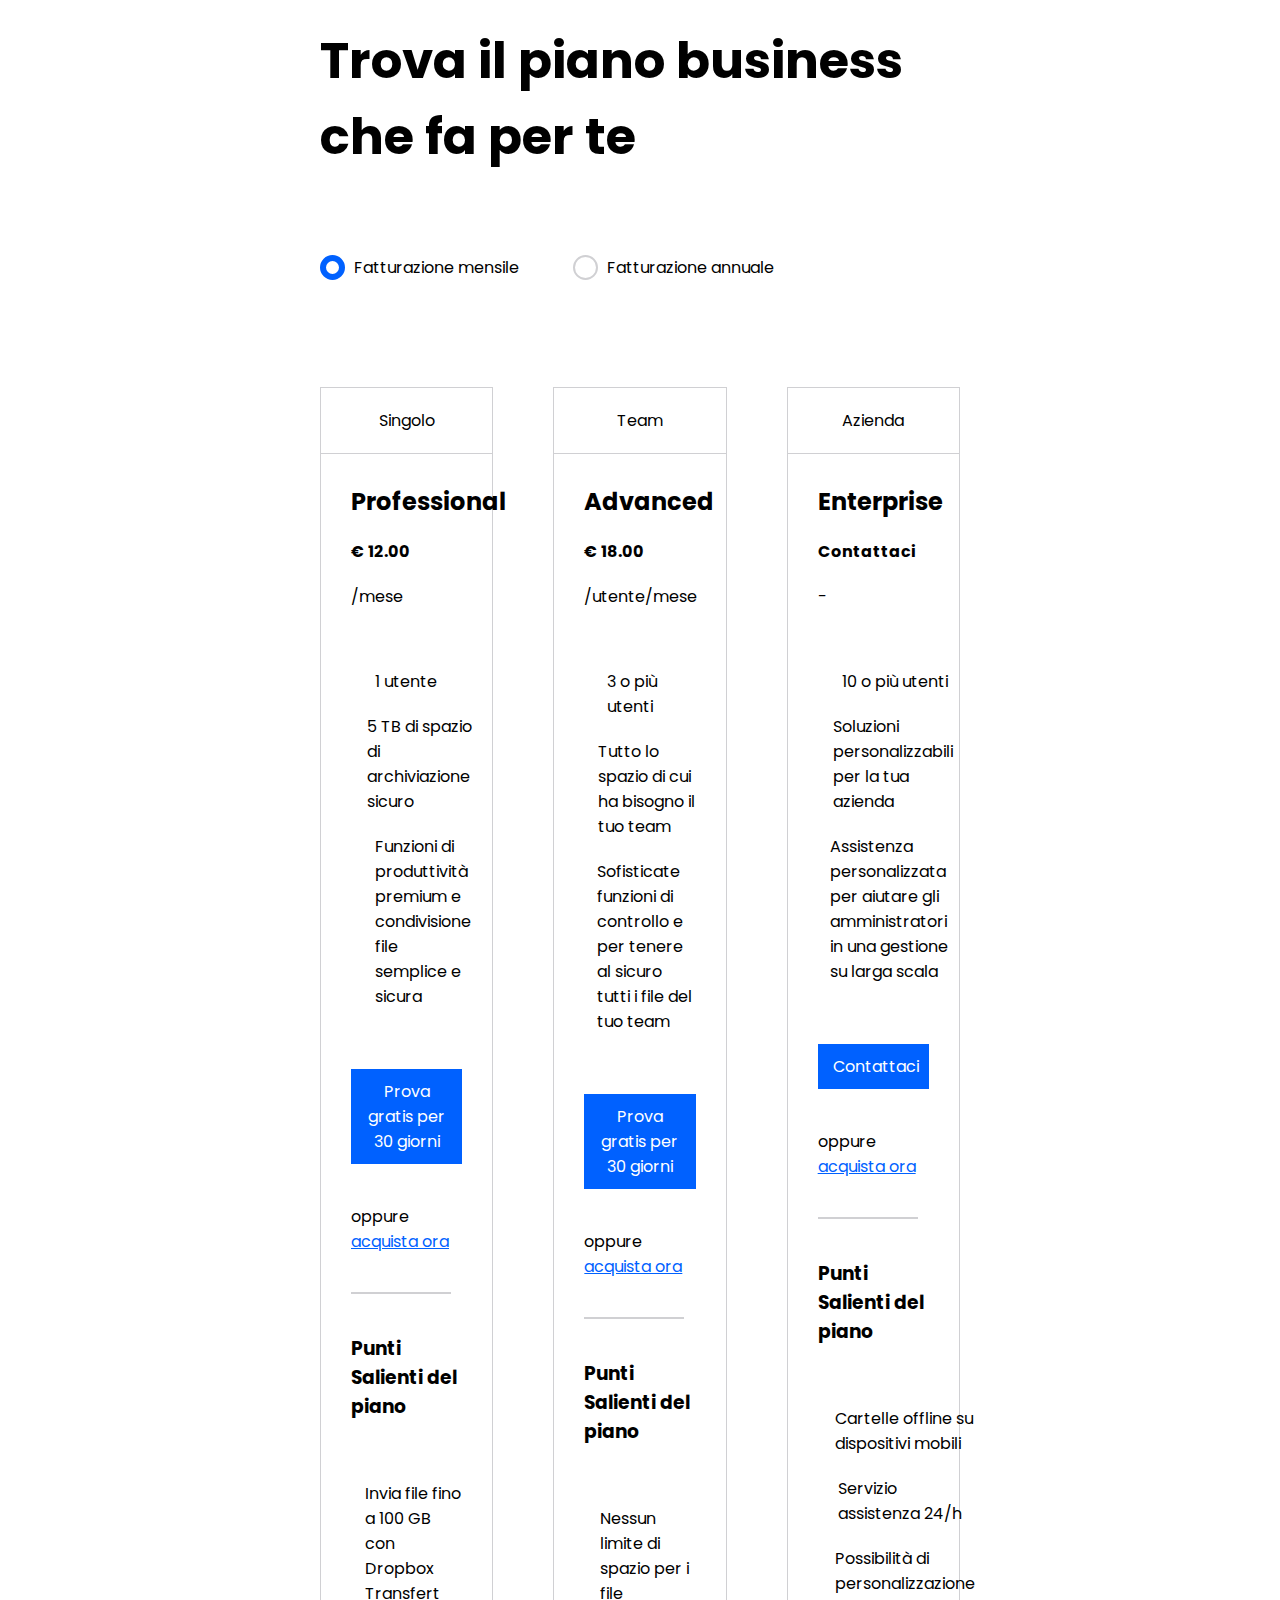
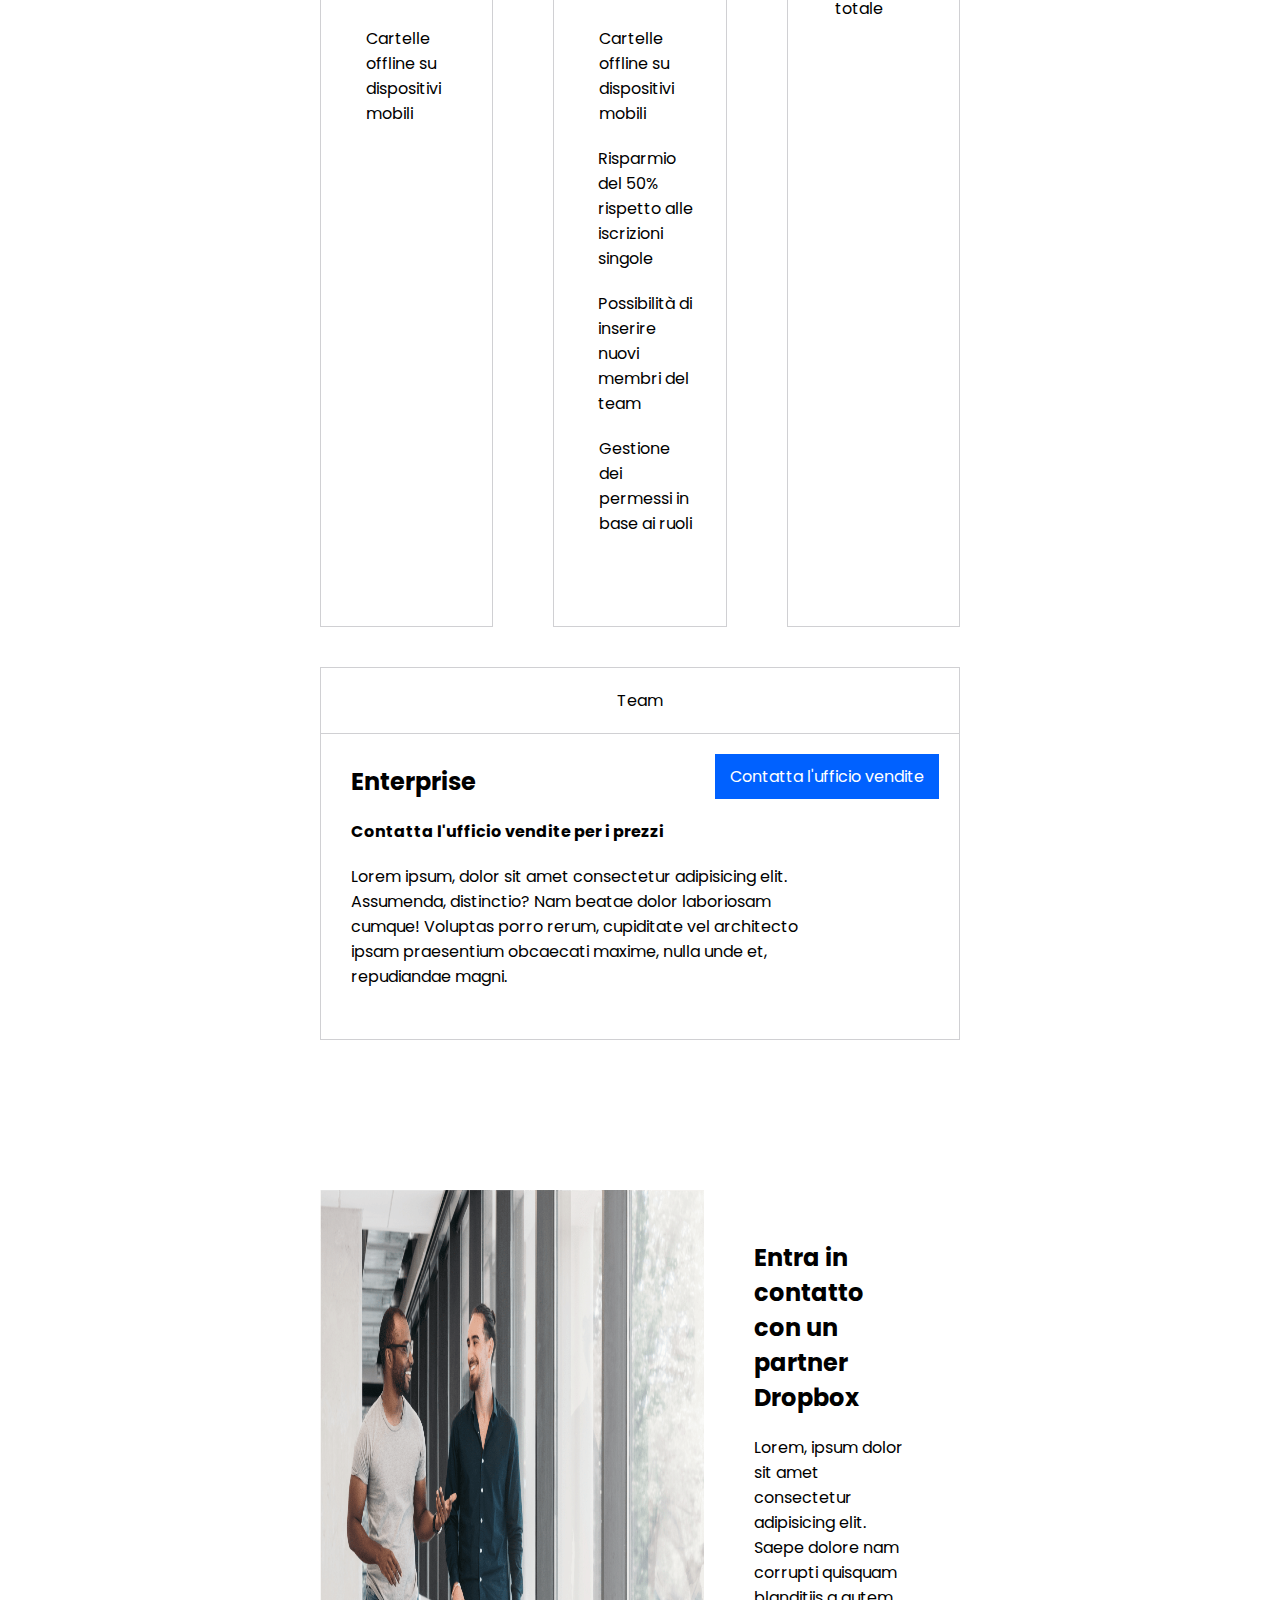
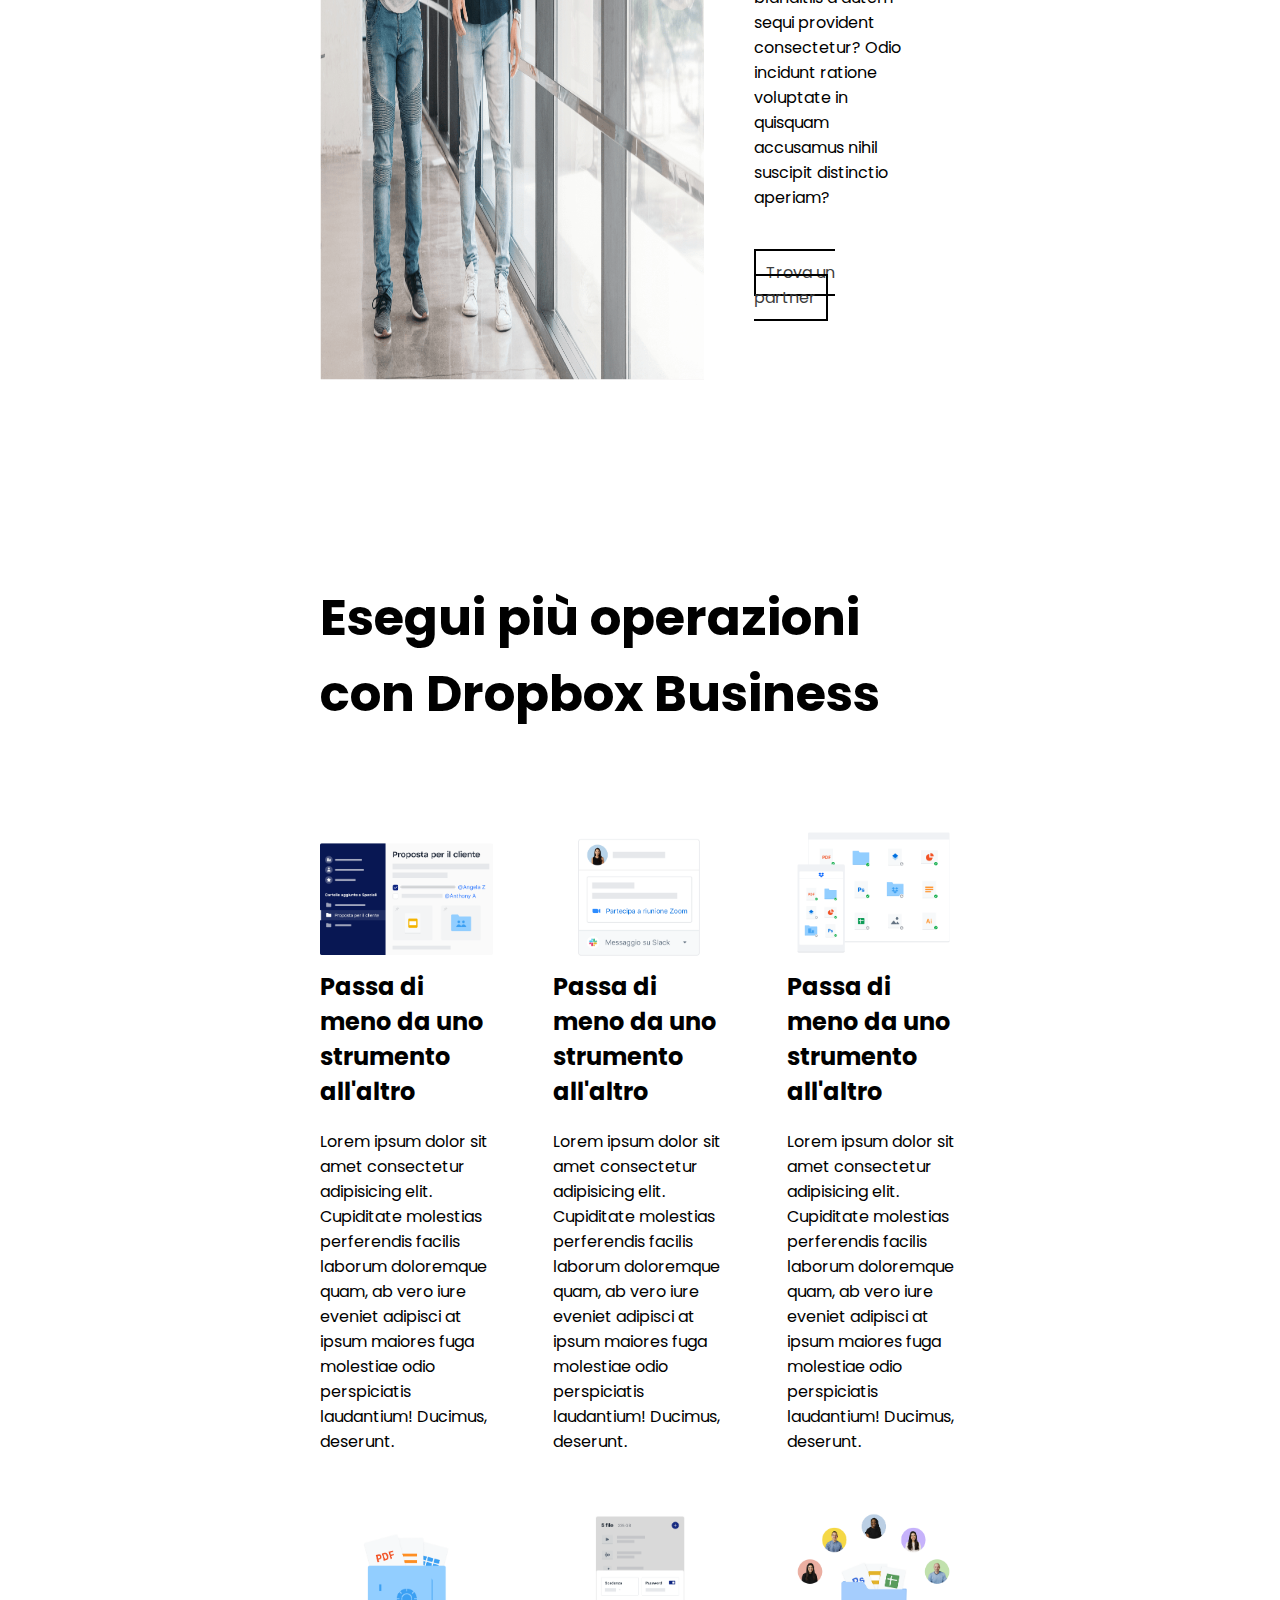
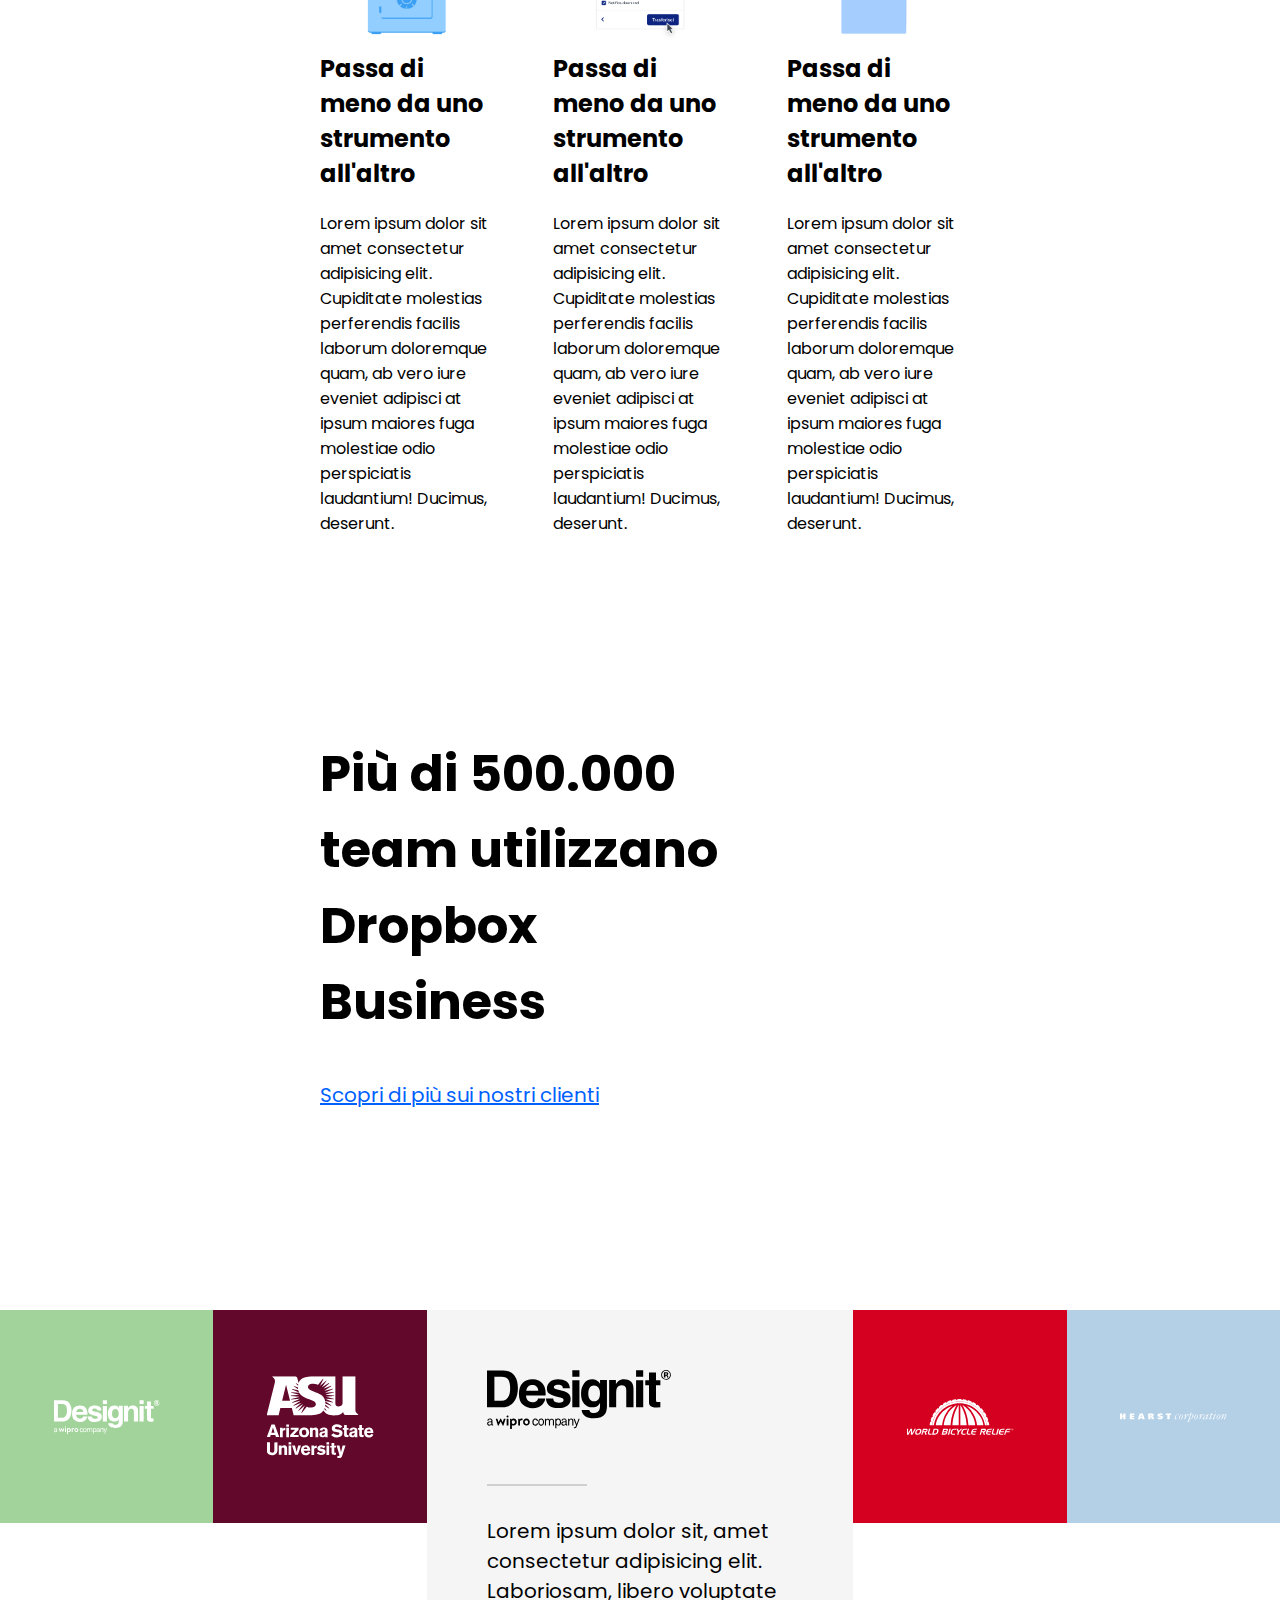
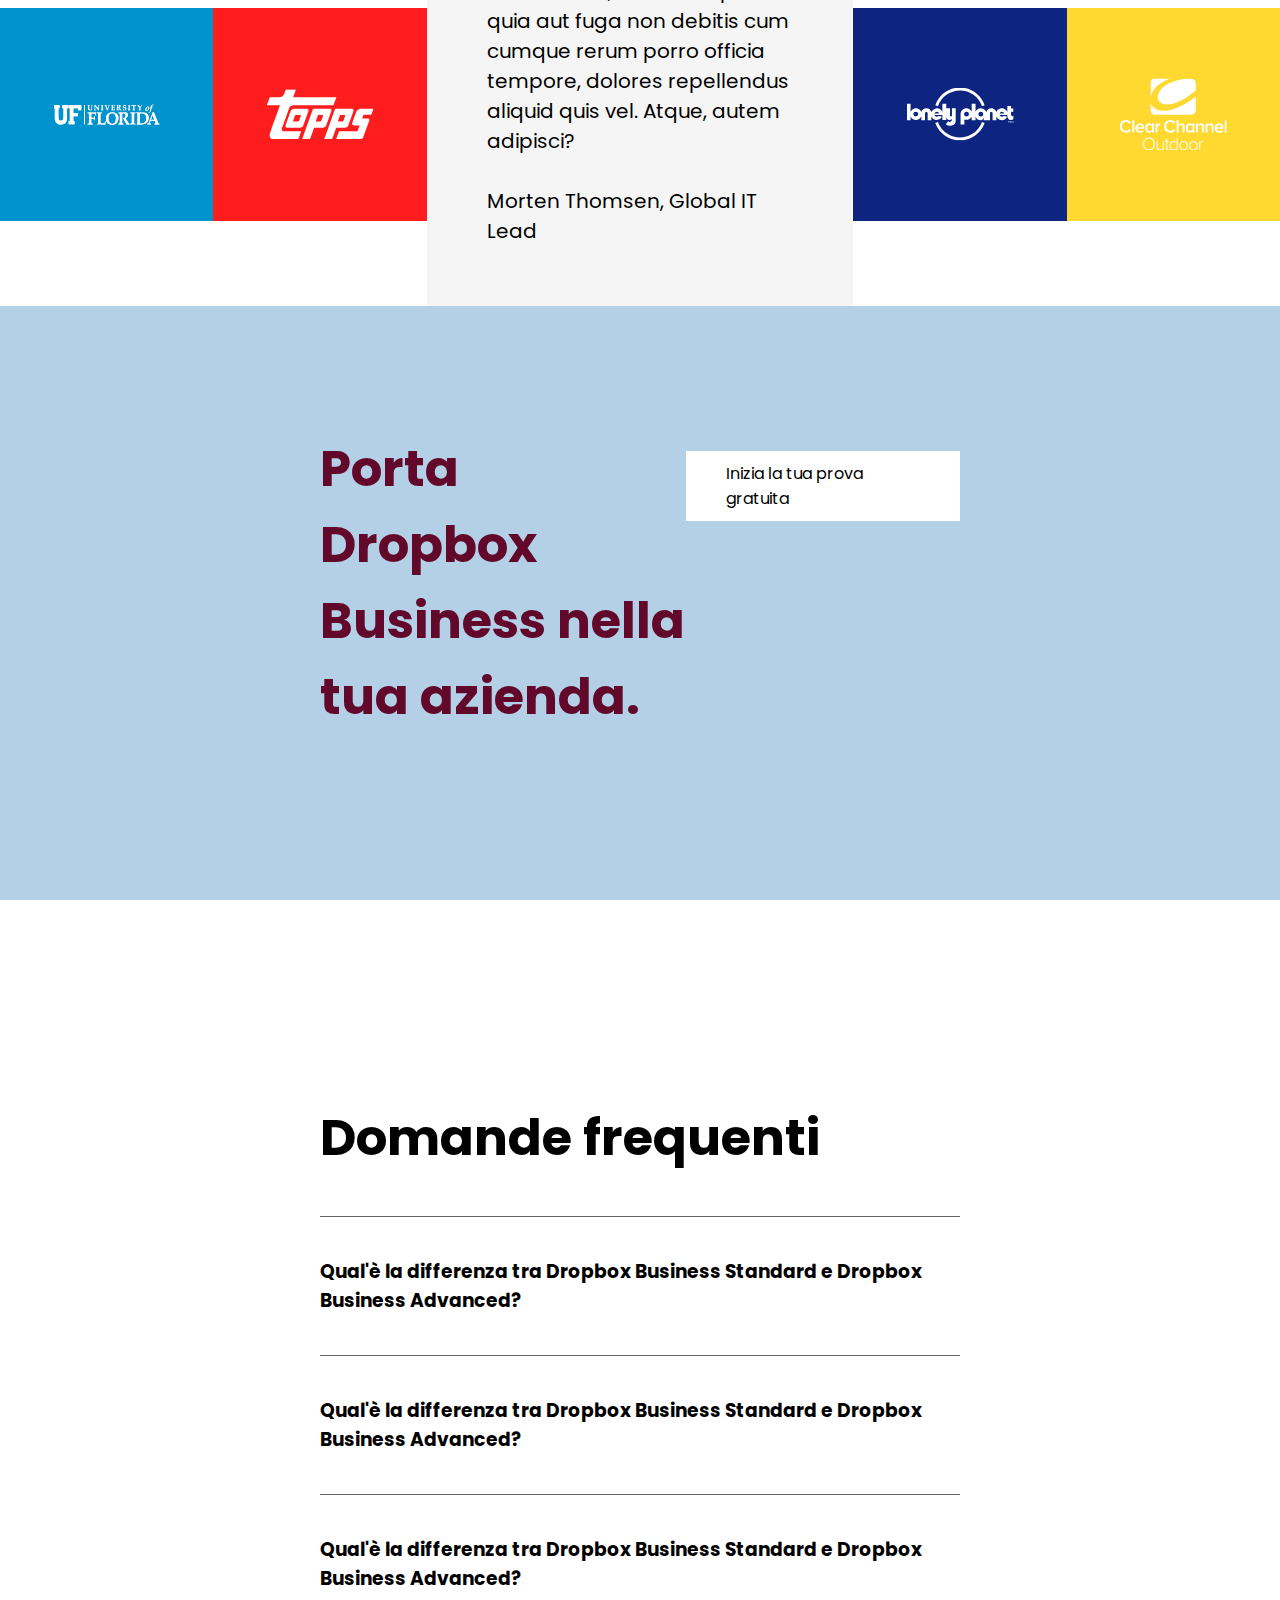
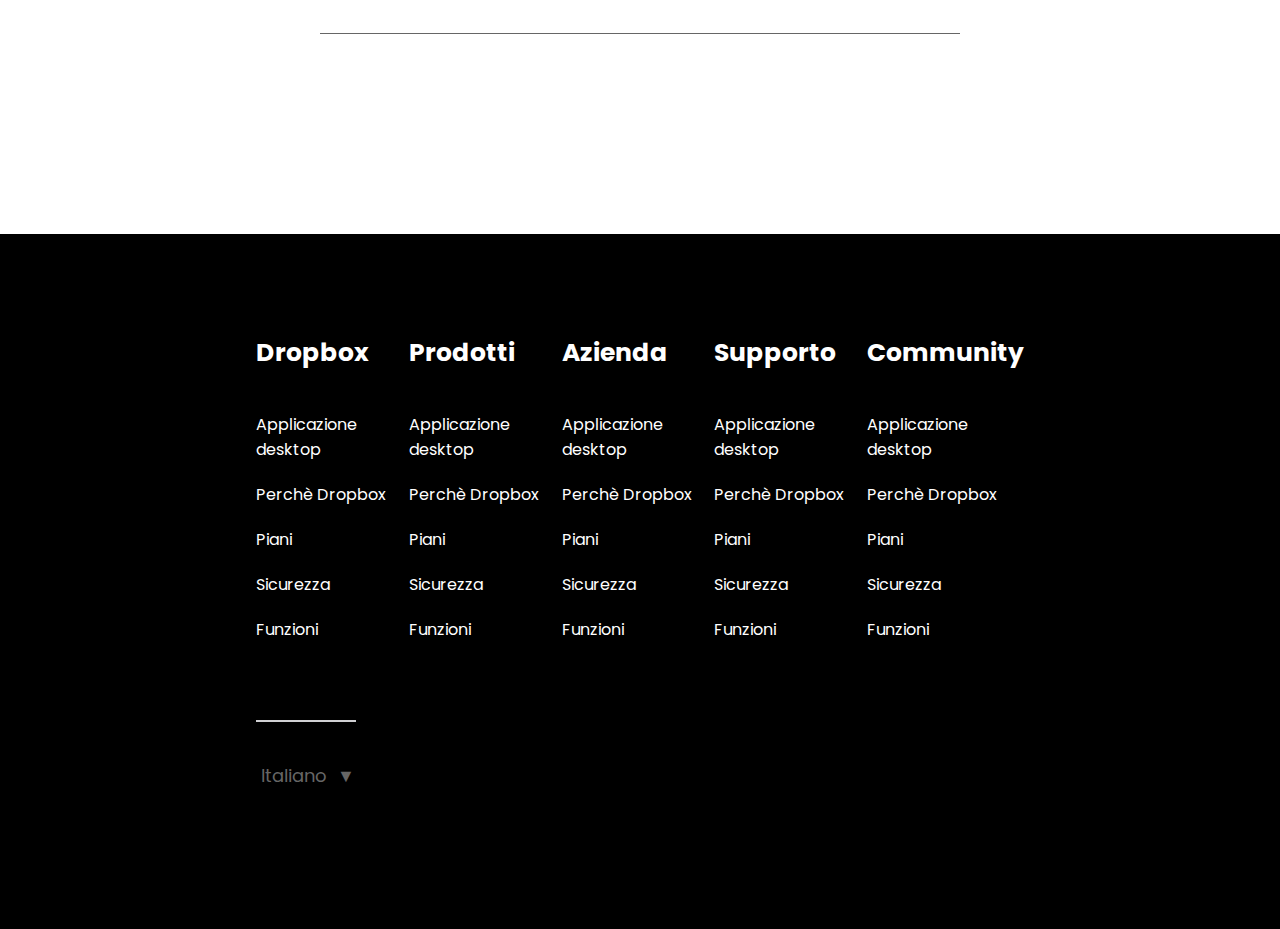
==== commit 516f9a33: "Bonus - Aggiunto Dropdown menu e login page inizio" ====
--- a/index.html
+++ b/index.html
@@ -7,8 +7,8 @@
     <title>Dropbox</title>
     <link rel="stylesheet" href="https://cdnjs.cloudflare.com/ajax/libs/font-awesome/6.1.1/css/all.min.css" integrity="sha512-KfkfwYDsLkIlwQp6LFnl8zNdLGxu9YAA1QvwINks4PhcElQSvqcyVLLD9aMhXd13uQjoXtEKNosOWaZqXgel0g==" crossorigin="anonymous" referrerpolicy="no-referrer" />
     <link rel="preconnect" href="https://fonts.googleapis.com">
-<link rel="preconnect" href="https://fonts.gstatic.com" crossorigin>
-<link href="https://fonts.googleapis.com/css2?family=Poppins:wght@400;700;900&display=swap" rel="stylesheet">
+    <link rel="preconnect" href="https://fonts.gstatic.com" crossorigin>
+    <link href="https://fonts.googleapis.com/css2?family=Poppins:wght@400;700;900&display=swap" rel="stylesheet">
     <link rel="stylesheet" href="css/style.css">
 </head>
 <body>
@@ -16,24 +16,31 @@
         <section class="header-first">
             <div class="head-content">
                 <div class="head-lx">
-                    <div class="logo"><img src="img/logo-small.png" alt="logo"></div>
+                    <div class="logo"><a href=""><img src="img/logo-small.png" alt="logo"></a></div>
                     <nav class="menu">
                         <ul>
-                            <li><a href="" target="_blank">Perchè Dropbox</a></li>
-                            <li><a href="" target="_blank">Funzioni</a></li>
-                            <li><a href="" target="_blank">Piani e Prezzi</a></li>
+                            <li class="drop-button">
+                                <a href="" target="_blank">Dropdown</a>
+                                <div class="dropdown-content">
+                                    <a href="#"><div>Cool</div></a>
+                                    <a href="#"><div>Cooler</div></a>
+                                    <a href="#"><div>Ice Cold</div></a>
+                                </div>
+                            </li>
+                            <li class="b-black-bot"><a href="" target="_blank">Funzioni</a></li>
+                            <li class="b-black-bot"><a href="" target="_blank">Piani e Prezzi</a></li>
                         </ul>
                     </nav>
                 </div>
                 <div class="head-rx">
                     <nav class="menu">
                         <ul>
-                            <li><a href="" target="_blank">Supporto</a></li>
-                            <li><a href="" target="_blank">Contatta l'ufficio vendite</a></li>
-                            <li><a href="" target="_blank">Accedi</a></li>
+                            <li class="b-black-bot"><a href="" target="_blank">Supporto</a></li>
+                            <li class="b-black-bot"><a href="" target="_blank">Contatta l'ufficio vendite</a></li>
+                            <li class="b-black-bot"><a href="login.html" target="_blank">Accedi</a></li>
                         </ul>
                     </nav>
-                    <a class="button-head" href="https://www.youtube.com/watch?v=dQw4w9WgXcQ" target="_blank">Inizia</a>
+                    <a class="button-head blue-button" href="https://www.youtube.com/watch?v=dQw4w9WgXcQ" target="_blank">Inizia</a>
                 </div>  
             </div>
         </section>
@@ -45,7 +52,7 @@
                 <div class="jumbo-bot">
                     <div class="jumbo-text">
                         <p>Lorem ipsum dolor sit amet consectetur, adipisicing elit. Veniam sed incidunt porro accusamus. Exercitationem ea repellat officia eligendi quaerat aperiam, ratione, assumenda, pariatur recusandae reiciendis cum laborum natus? Sequi, architecto?</p>
-                        <a class="button-head" href="#"">Inizia la tua prova gratuita</a>
+                        <a class="button-head blue-button" href="#"">Inizia la tua prova gratuita</a>
                         <br><span>Annulla in qualsiasi momento</span>
                         <br><a href="#business" class="black"><i class="fa-solid fa-arrow-down fa-4x"></i></a>
                     </div>
@@ -76,7 +83,7 @@
                             <li><i class="fa-solid fa-folder"></i><div>5 TB di spazio di archiviazione sicuro</div></li>
                             <li><i class="fa-solid fa-share-nodes"></i><div class="card-text-width-fix">Funzioni di produttività premium e condivisione file semplice e sicura</div></li>
                         </ul>
-                        <div class="button-head fix-block">Prova gratis per 30 giorni</div>
+                        <div class="button-head fix-block blue-button">Prova gratis per 30 giorni</div>
                         <div><span>oppure</span> <a href="" class="blue-fix">acquista ora</a></div>
                         <div class="spacer fix-block"></div>
                         <h3>Punti Salienti del piano</h3>
@@ -100,7 +107,7 @@
                             <li><i class="fa-solid fa-folder"></i><div>Tutto lo spazio di cui ha bisogno il tuo team</div></li>
                             <li><i class="fa-solid fa-share-nodes"></i><div>Sofisticate funzioni di controllo e per tenere al sicuro tutti i file del tuo team</div></li>
                         </ul>
-                        <div class="button-head fix-block">Prova gratis per 30 giorni</div>
+                        <div class="button-head fix-block blue-button">Prova gratis per 30 giorni</div>
                         <div><span>oppure</span> <a href="" class="blue-fix">acquista ora</a></div>
                         <div class="spacer fix-block"></div>
                         <h3>Punti Salienti del piano</h3>
@@ -127,7 +134,7 @@
                             <li><i class="fa-solid fa-folder"></i><div>Soluzioni personalizzabili per la tua azienda</div></li>
                             <li><i class="fa-solid fa-share-nodes"></i><div>Assistenza personalizzata per aiutare gli amministratori in una gestione su larga scala</div></li>
                         </ul>
-                        <div class="button-head fix-block">Contattaci</div>
+                        <div class="button-head fix-block blue-button">Contattaci</div>
                         <div><span>oppure</span> <a href="" class="blue-fix">acquista ora</a></div>
                         <div class="spacer fix-block"></div>
                         <h3>Punti Salienti del piano</h3>
@@ -150,7 +157,7 @@
                         <strong>Contatta l'ufficio vendite per i prezzi</strong>
                         <p>Lorem ipsum, dolor sit amet consectetur adipisicing elit. Assumenda, distinctio? Nam beatae dolor laboriosam cumque! Voluptas porro rerum, cupiditate vel architecto ipsam praesentium obcaecati maxime, nulla unde et, repudiandae magni.</p>
                     </div>
-                    <a class="button-head enterprise-button" href="">Contatta l'ufficio vendite</a>    
+                    <a class="button-head enterprise-button blue-button" href="">Contatta l'ufficio vendite</a>    
                 </div>
             </div>
         </section>
@@ -160,7 +167,7 @@
                 <div>
                     <h2>Entra in contatto con un partner Dropbox</h2>
                     <p>Lorem, ipsum dolor sit amet consectetur adipisicing elit. Saepe dolore nam corrupti quisquam blanditiis a autem sequi provident consectetur? Odio incidunt ratione voluptate in quisquam accusamus nihil suscipit distinctio aperiam?</p>        
-                    <div class="margin-fix"><a class="button-type-2" href="">Trova un partner</a></div>
+                    <div class="margin-fix"><a class="button-type-2 white-button" href="">Trova un partner</a></div>
                 </div>
             </div>
         </section>
@@ -244,7 +251,7 @@
         <section class="bg-color-cta">
             <div class="cta-business">
                 <h2 class="section-title">Porta Dropbox Business nella tua azienda.</h2>
-                <a href="#" class="button-cta">Inizia la tua prova gratuita</a>    
+                <a href="#" class="button-cta white-button">Inizia la tua prova gratuita</a>    
             </div>
         </section>
         <section>
--- a/css/style.css
+++ b/css/style.css
@@ -55,9 +55,10 @@
     margin-right: 20px;
 }
 
-header li:hover{
+.b-black-bot:hover{
     border-bottom: 3px solid black;
 }
+
 
 .menu li a{
     text-decoration: none;
@@ -80,7 +81,45 @@
     display: inline-block;
 }
 
-/* main */
+/* dropdown */
+
+.drop-button:hover .dropdown-content{
+    display: flex;
+}
+
+.drop-button:hover{
+    background-color: #f3f3f3;
+}
+
+.drop-button{
+    position: relative;
+}
+
+.dropdown-content{
+    display: none;
+    position: absolute;
+    top: 105px;
+    background-color: #f3f3f3;
+    min-width: 250px;
+    z-index: 1;
+    flex-direction: column;
+    margin-left: -10px;
+}
+
+.dropdown-content a{
+    color: black;
+    padding: 12px 16px;
+    text-decoration: none;
+    display: block;
+}
+
+.dropdown-content a div{
+    padding-left: 20px;
+}
+
+.dropdown-content a:hover{
+    background-color: #ddd;
+}
 
 /* jumbo */
 
@@ -391,7 +430,7 @@
 
 .square>img{
     width: 100%;
-    filter: invert(100%) sepia(5%) saturate(2%) hue-rotate(356deg) brightness(104%) contrast(100%);;
+    filter: invert(100%) sepia(5%) saturate(2%) hue-rotate(356deg) brightness(104%) contrast(100%);
     position: absolute;
 	top: 50%;
 	left: 50%;
@@ -557,7 +596,31 @@
 .language span{
     margin-left: 5px;
 }
-/* Test modifica scroll-bar  */
+
+/* hover buttons */
+
+.blue-button{
+    transition: .5s;
+}
+
+.blue-button:hover{
+    background-color: #5492f7;
+    cursor: pointer;
+}
+
+.white-button{
+    transition: .5s;
+}
+
+.white-button:hover{
+    background-color: black;
+    cursor: pointer;
+    color: white;
+}
+
+/* login */
+
+/* Test scroll-bar  */
 
 body::-webkit-scrollbar {
     width: 12px;               
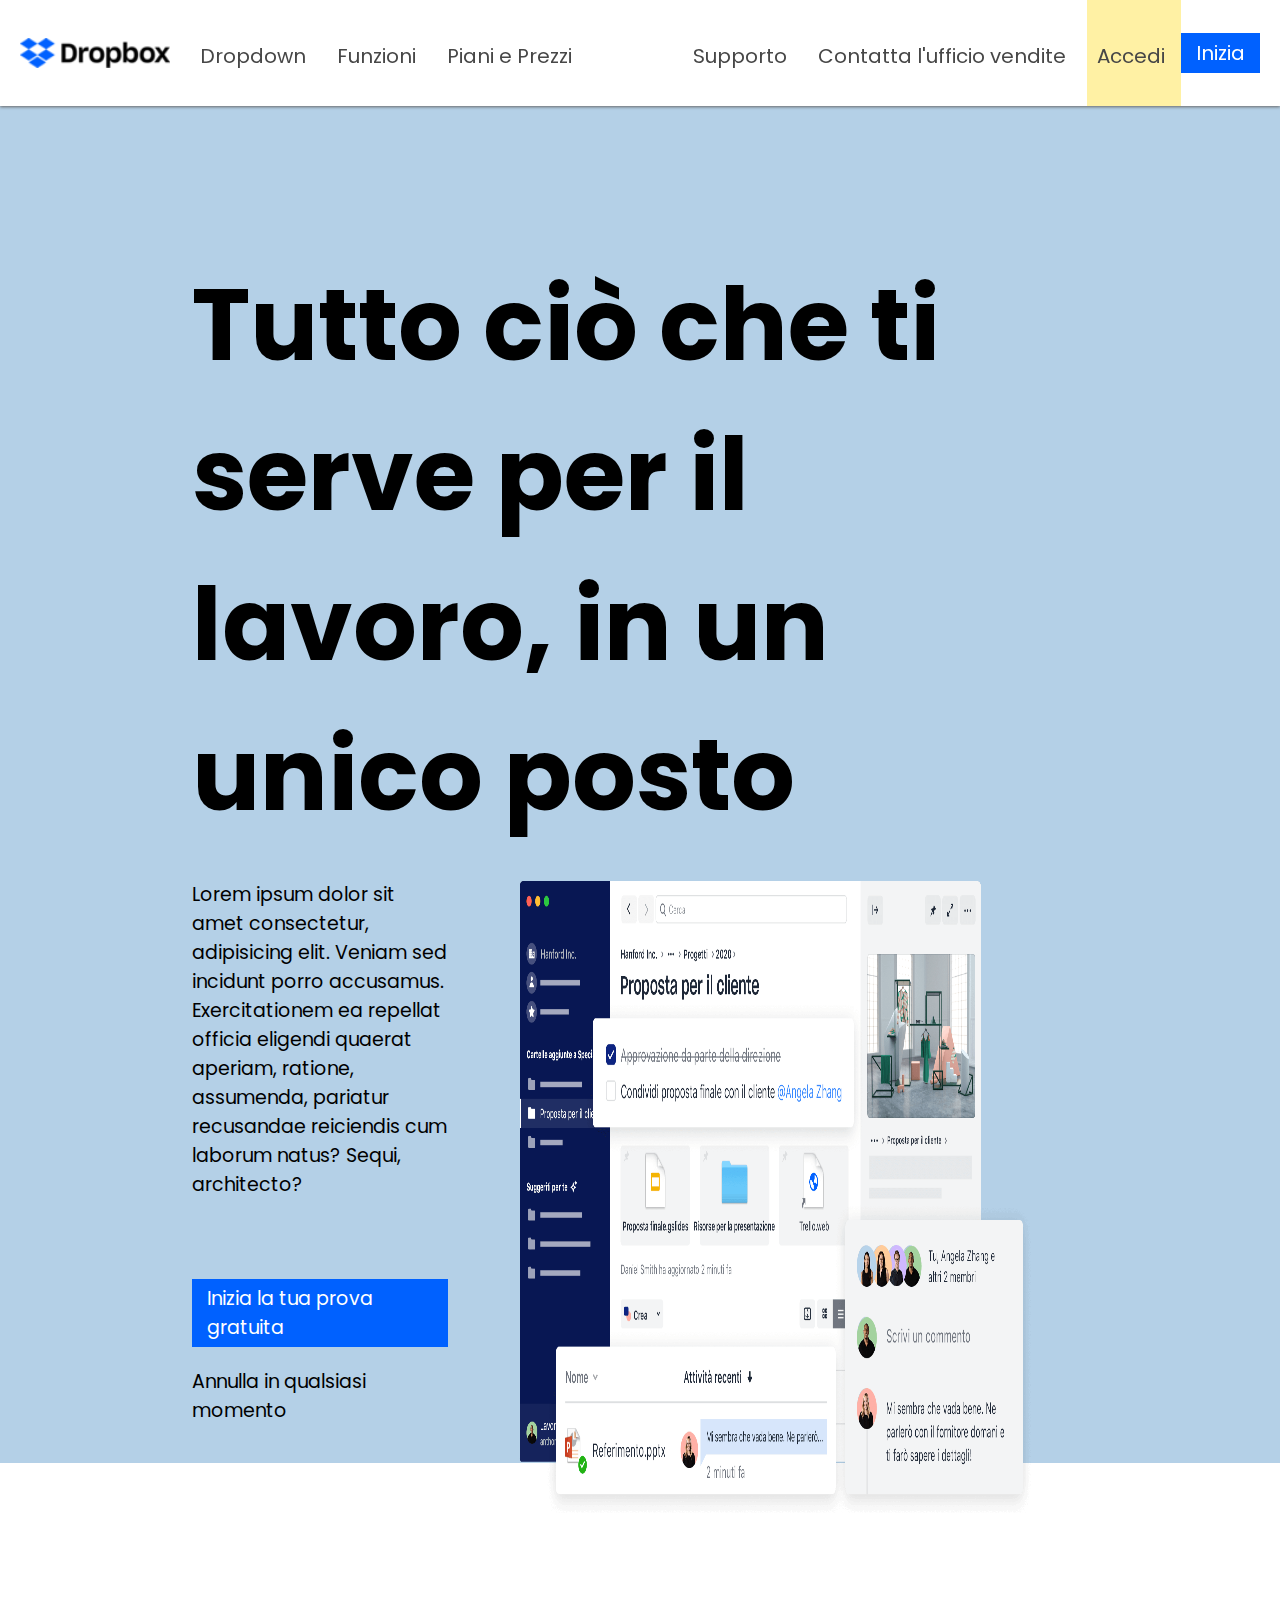
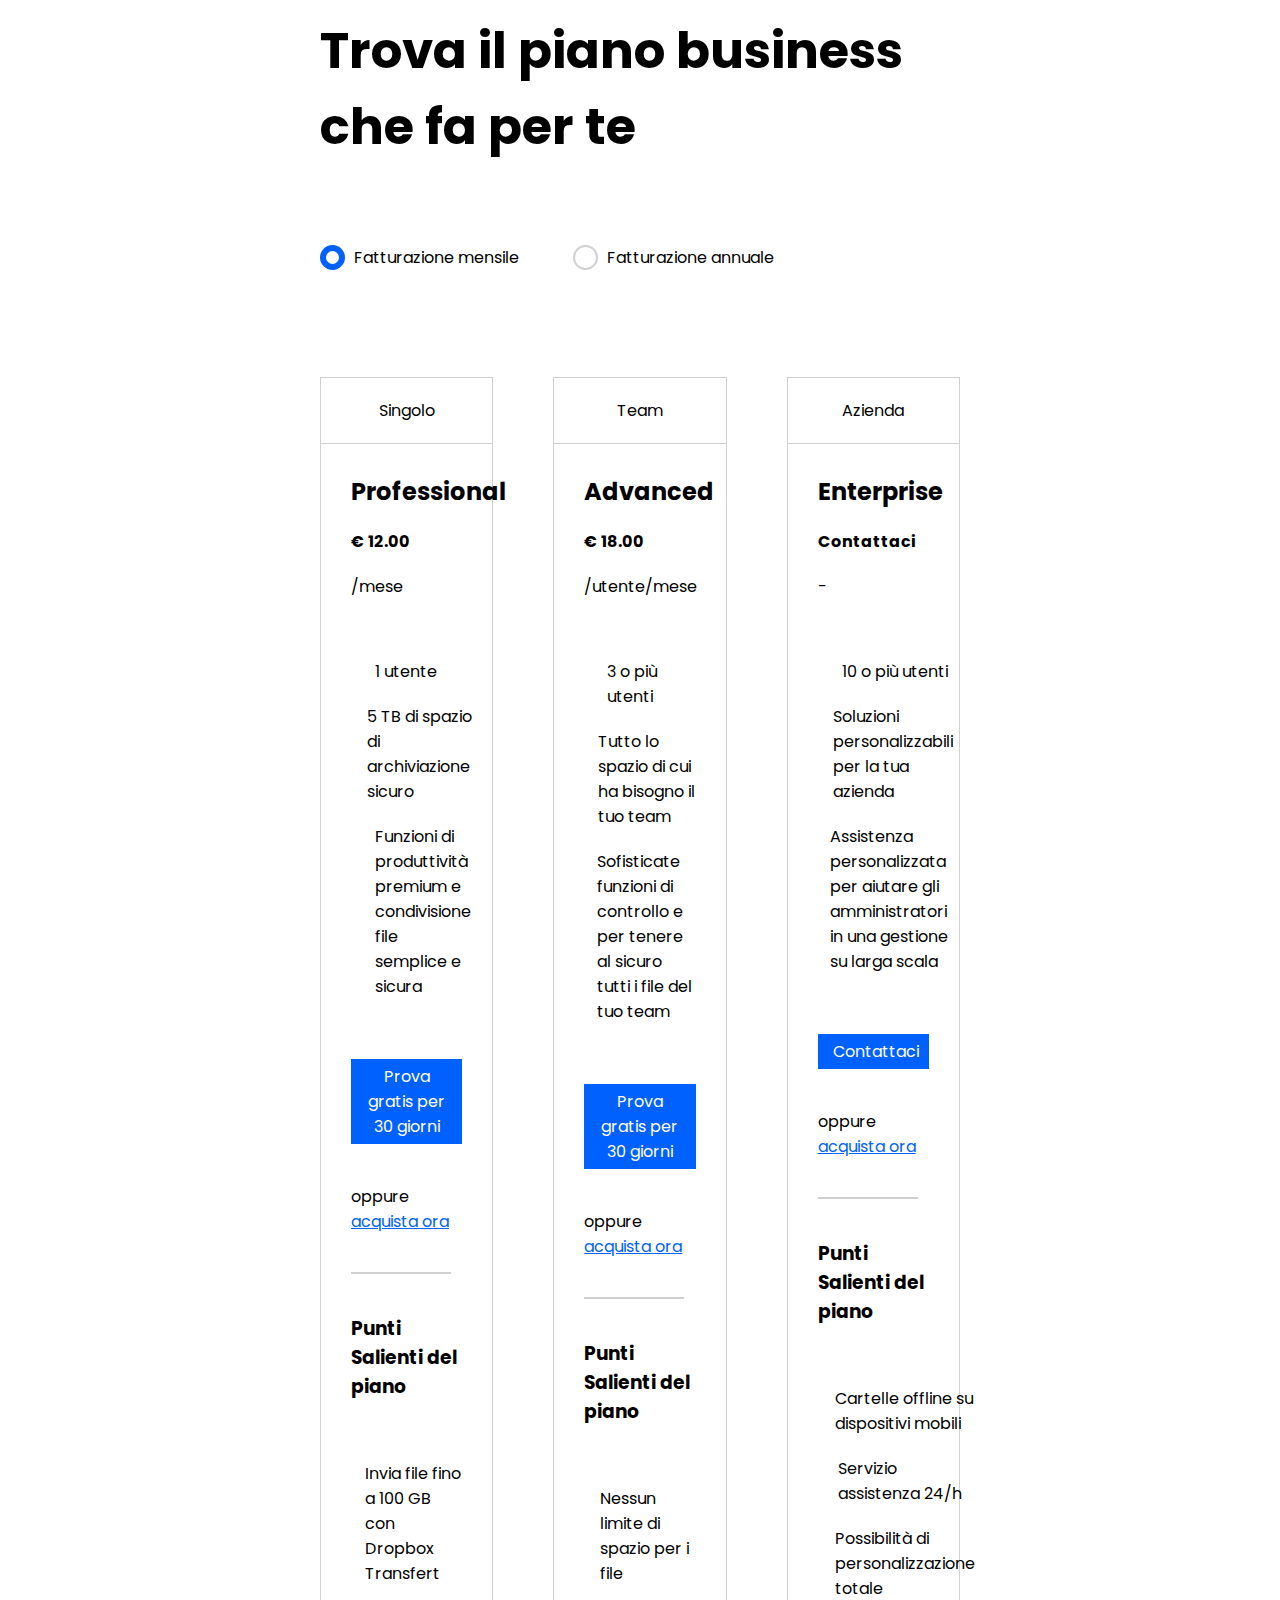
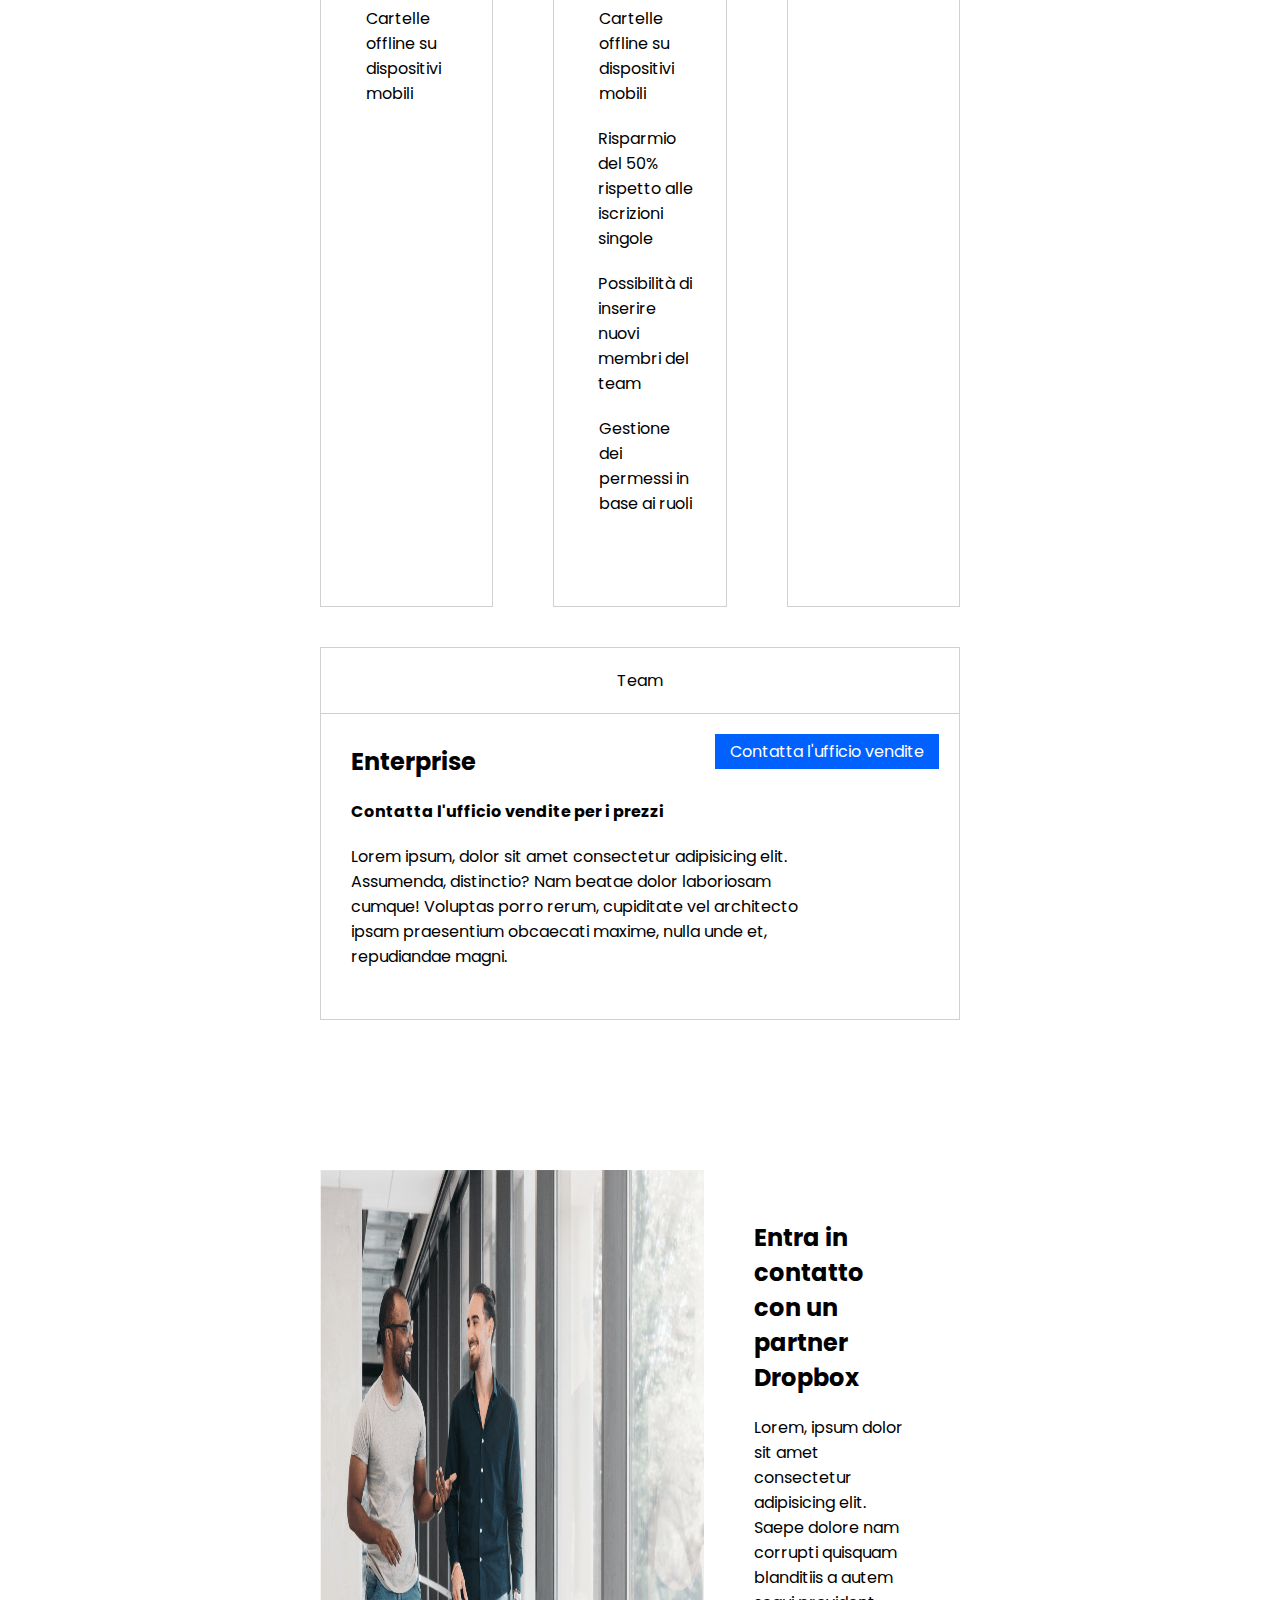
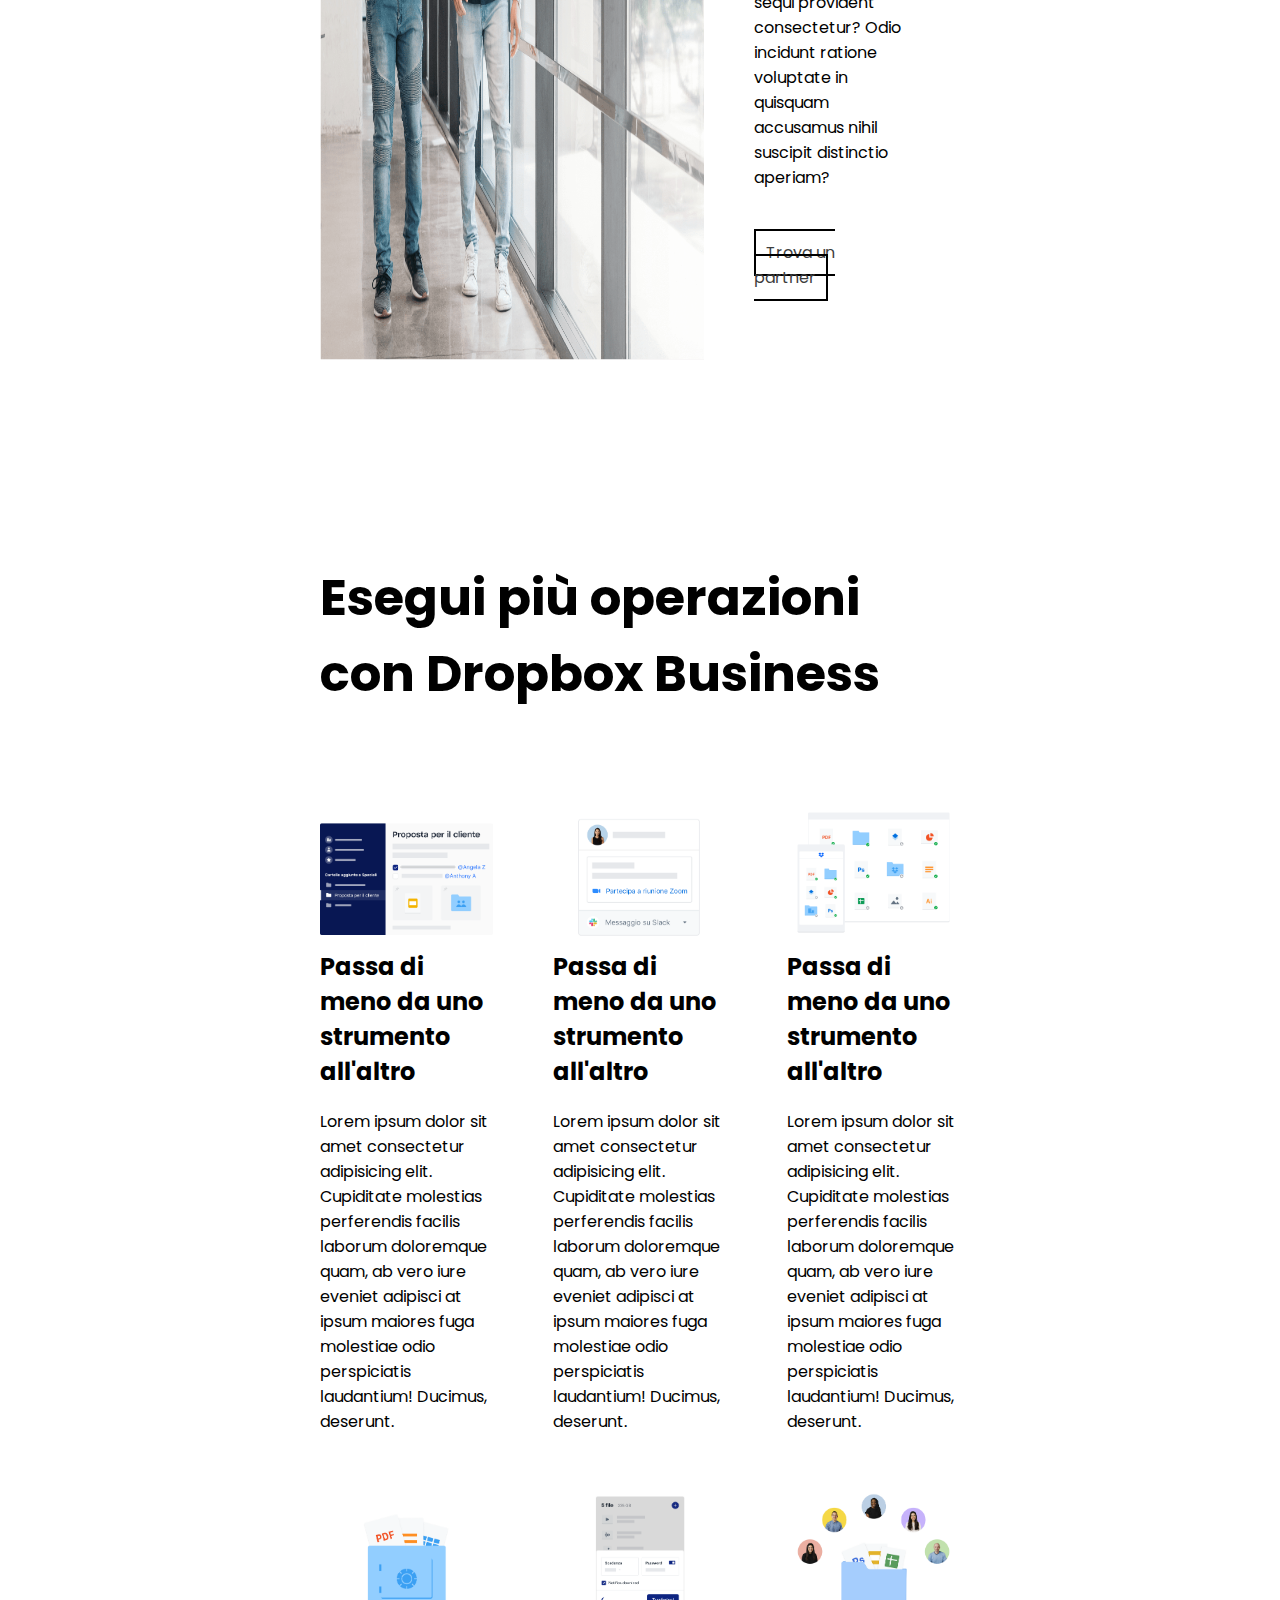
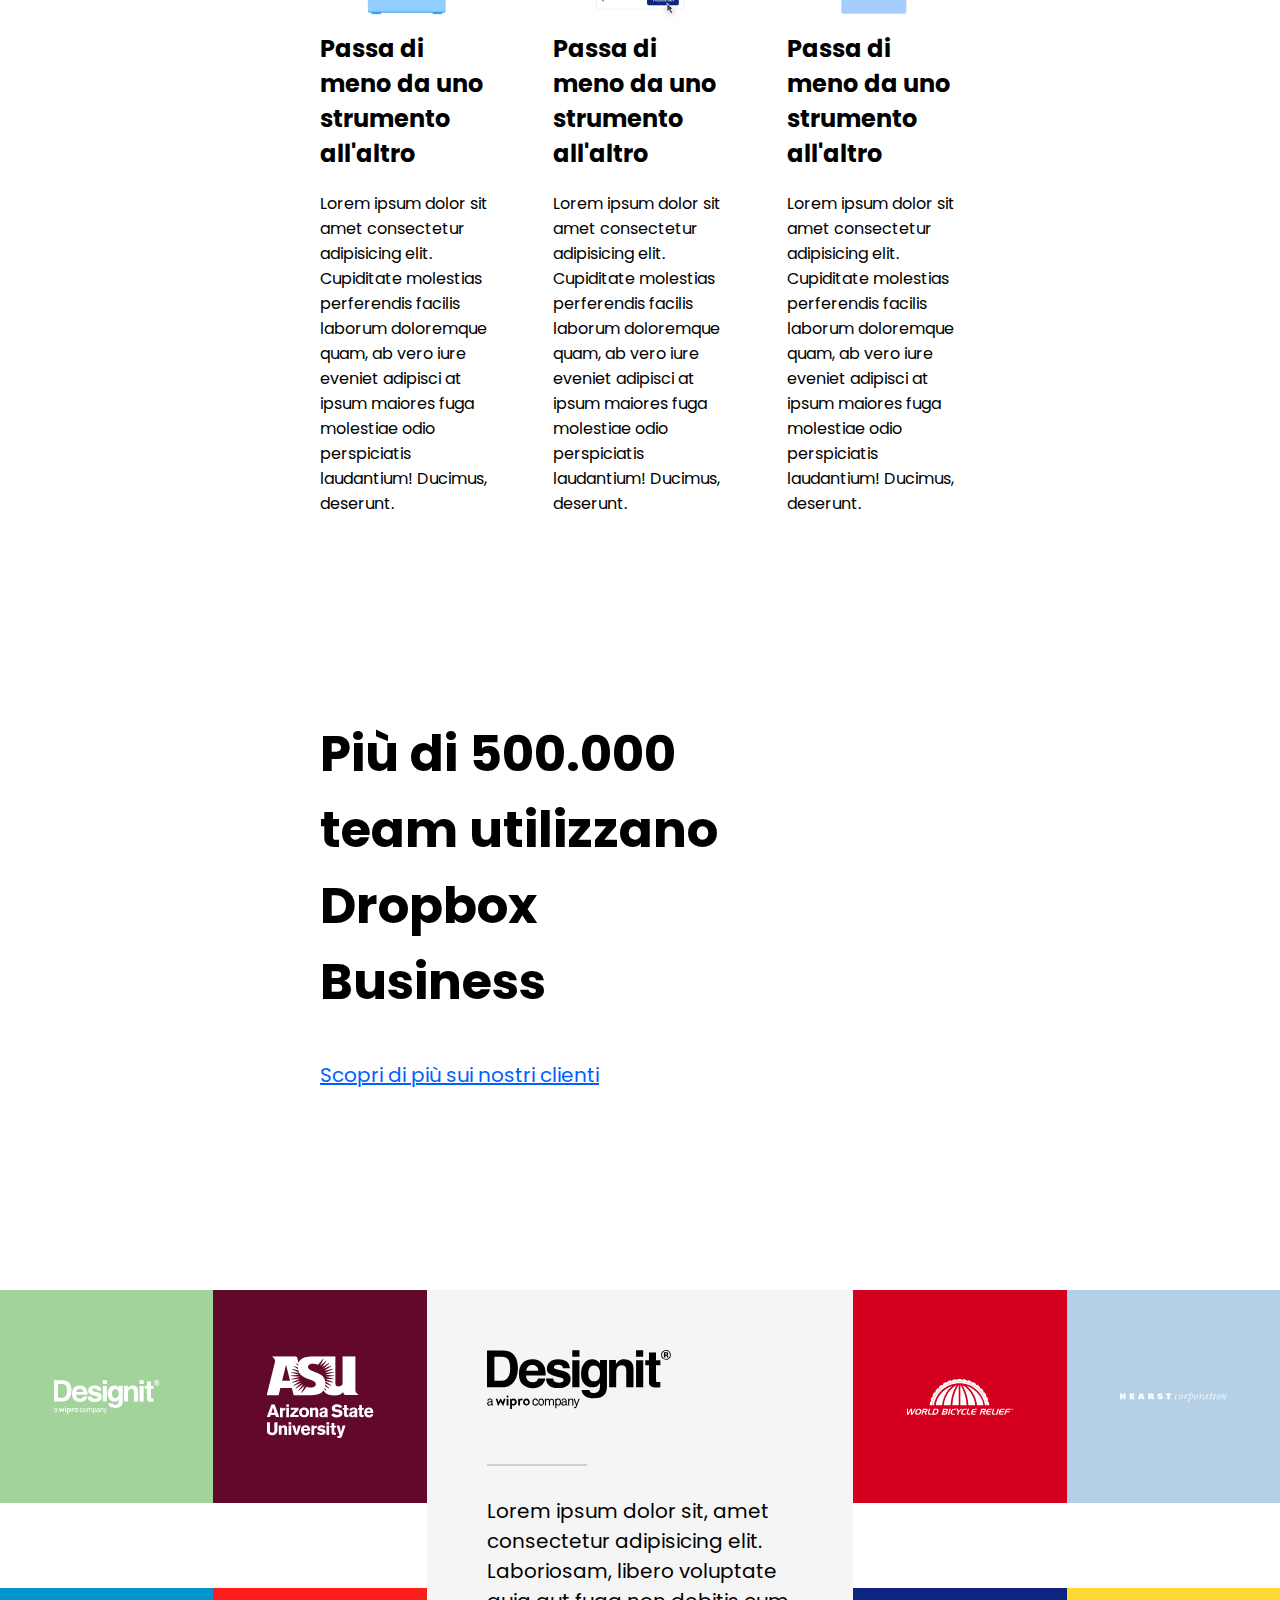
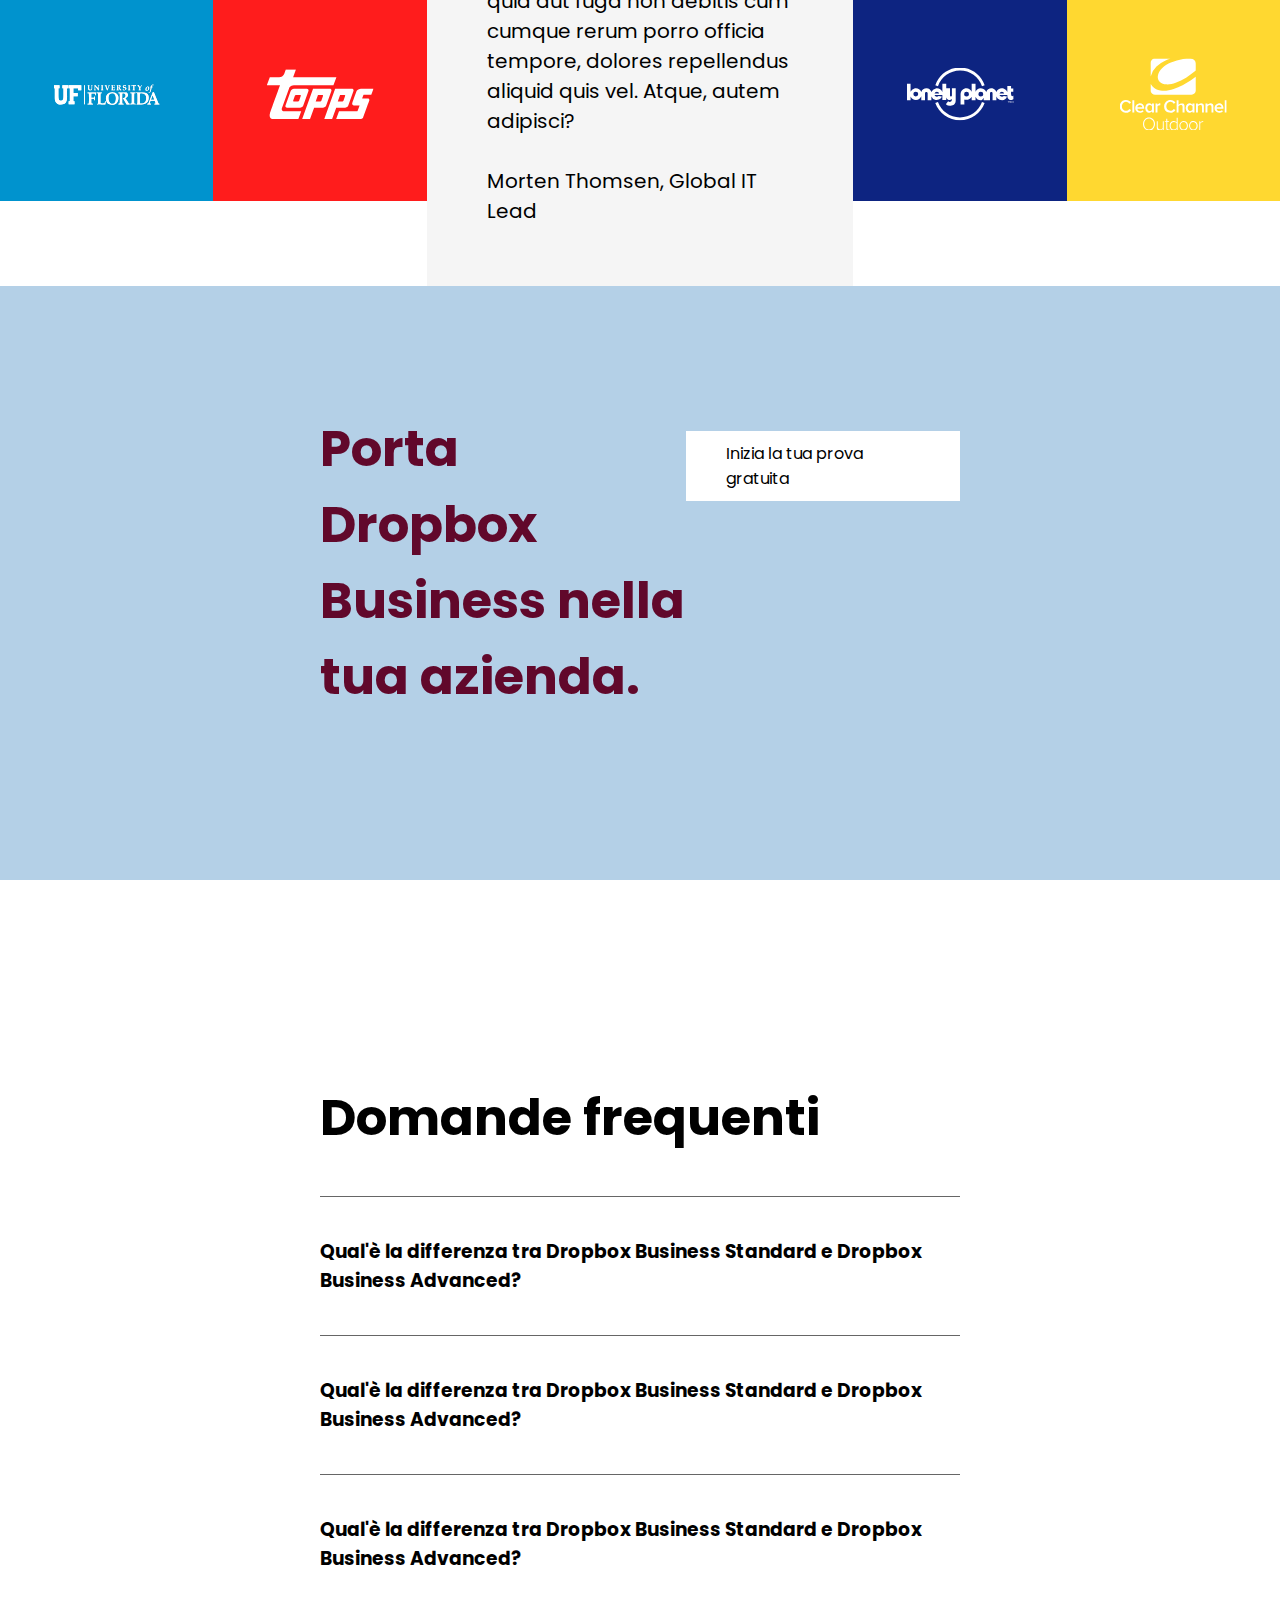
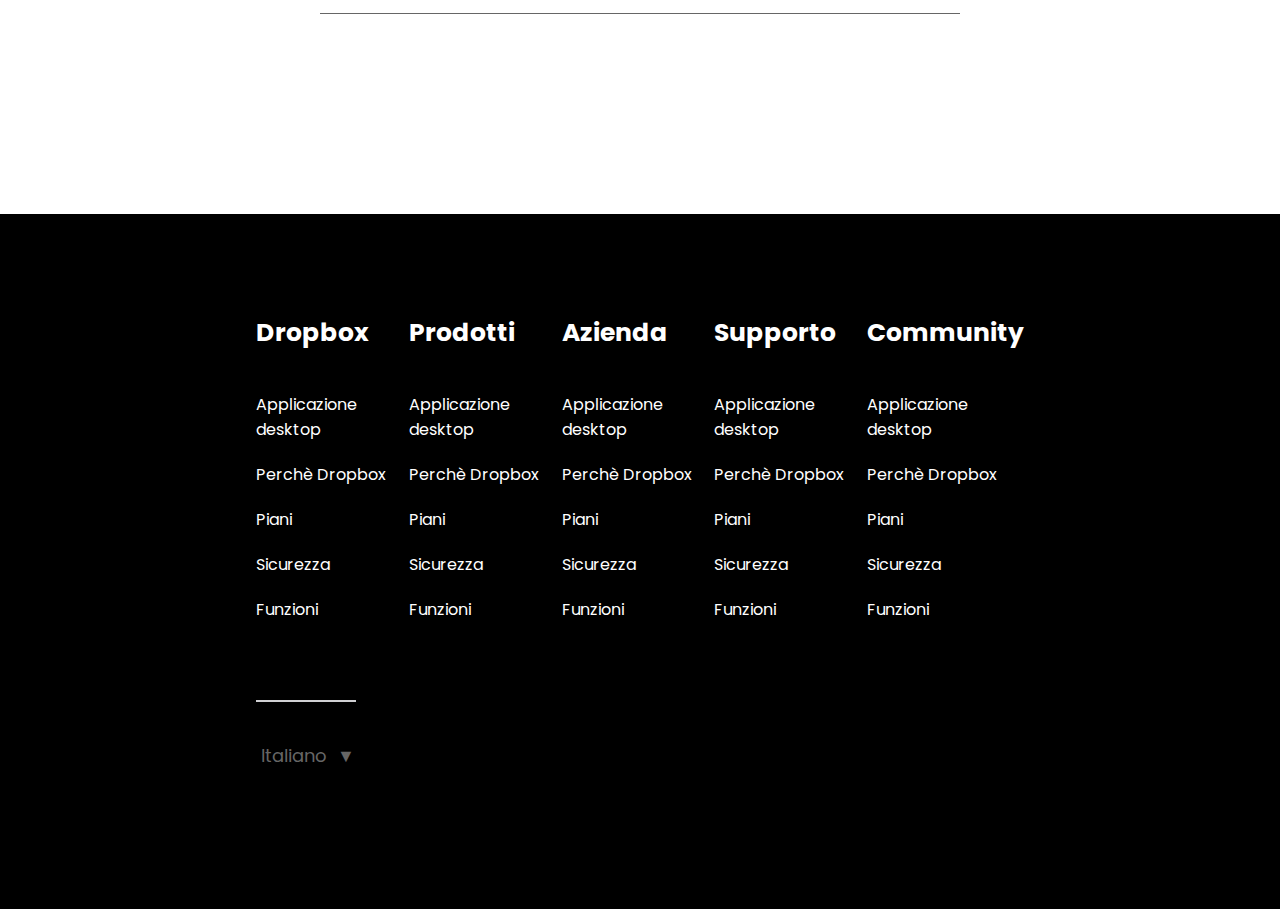
==== commit 968f6f9e: "Login page completa. Piccole modifiche dropdown." ====
--- a/index.html
+++ b/index.html
@@ -16,7 +16,7 @@
         <section class="header-first">
             <div class="head-content">
                 <div class="head-lx">
-                    <div class="logo"><a href=""><img src="img/logo-small.png" alt="logo"></a></div>
+                    <div class="logo"><a href="index.html"><img src="img/logo-small.png" alt="logo"></a></div>
                     <nav class="menu">
                         <ul>
                             <li class="drop-button">
@@ -37,7 +37,7 @@
                         <ul>
                             <li class="b-black-bot"><a href="" target="_blank">Supporto</a></li>
                             <li class="b-black-bot"><a href="" target="_blank">Contatta l'ufficio vendite</a></li>
-                            <li class="b-black-bot"><a href="login.html" target="_blank">Accedi</a></li>
+                            <li class="b-black-bot login"><a href="login.html" target="_blank">Accedi</a></li>
                         </ul>
                     </nav>
                     <a class="button-head blue-button" href="https://www.youtube.com/watch?v=dQw4w9WgXcQ" target="_blank">Inizia</a>
--- a/css/style.css
+++ b/css/style.css
@@ -45,7 +45,7 @@
 }
 
 .button-head{
-    padding: 10px 15px;
+    padding: 5px 15px;
     background-color: #0061ff;
     color: white;
     text-decoration: none;
@@ -81,6 +81,9 @@
     display: inline-block;
 }
 
+.login{
+    background-color: #fff1a4;
+}
 /* dropdown */
 
 .drop-button:hover .dropdown-content{
@@ -104,6 +107,7 @@
     z-index: 1;
     flex-direction: column;
     margin-left: -10px;
+    box-shadow: 0 1px 3px #666666; 
 }
 
 .dropdown-content a{
@@ -608,7 +612,7 @@
     cursor: pointer;
 }
 
-.white-button{
+.white-button, .black-button{
     transition: .5s;
 }
 
@@ -619,6 +623,120 @@
 }
 
 /* login */
+
+.login-section{
+    height: 90vh;
+}
+.login-container{
+    width: 40%;
+    margin: 0 auto;
+    padding-top: 200px;
+    display: flex;
+    justify-content: center;
+    align-items: center;
+}
+
+.login-container img{
+    width: 40%;
+}
+.login-card{
+    width: 50%;
+    padding: 50px;
+    border: .5px solid #a5a5a5;
+    border-radius: 20px;
+}
+
+.login-card-top{
+    display: flex;
+    justify-content: space-between;
+    align-items: flex-end;
+}
+
+.login-card-top a, .login-card-bot>div>a{
+    text-decoration: none;
+    color: #0061ff;
+}
+
+.login-card-bot>a{
+    align-self: flex-start;
+}
+
+.login-button{
+    width: 100%;
+    display: flex;
+    justify-content: space-between;
+    margin: 40px auto;
+    padding: 14px 20px;
+    border-radius: 5px;
+    color: white;
+    border: .5px solid black ;
+}
+
+.login-button>i{
+    vertical-align: center;
+    width: 10%;
+    text-align: center;
+    transform: translateY(4px);
+}
+
+.login-button>span{
+    flex-grow: 1;
+    text-align: center;
+    border-left: .5px solid black;
+}
+
+.login-blue{
+    background-color: #0061ff;
+}
+
+.login-black{
+    background-color: black;
+}
+
+.black-button:hover{
+    background-color: white;
+    cursor: pointer;
+    color: black;
+}
+
+.login-spacer-container{
+    display: flex;
+    align-items: center;
+    justify-content: center;
+    width: 100%;
+    margin-bottom: 20px;
+}
+
+.login-spacer-container>span{
+    margin: 0 10px;
+}
+
+.login-spacer{
+    height: 1px;
+    border: .5px solid #a5a5a5;
+    width: 40%;
+}
+
+.credential{
+    margin-bottom: 20px;
+}
+
+input[type=email], input[type=password]{
+    width: 100%;
+    color: black;
+    padding: 14px 20px;
+    margin: 8px 0;
+    border: none;
+    border-radius: 4px;
+    border: 1px solid #a5a5a5;
+    cursor: text;
+    margin-bottom: 20px;
+}
+
+.login-card-bot{
+    display: flex;
+    justify-content: space-between;
+}
 
 /* Test scroll-bar  */
 
@@ -634,4 +752,5 @@
     background-color: black;    
     border-radius: 20px;       
     border: 3px solid white;  
-}+}
+
